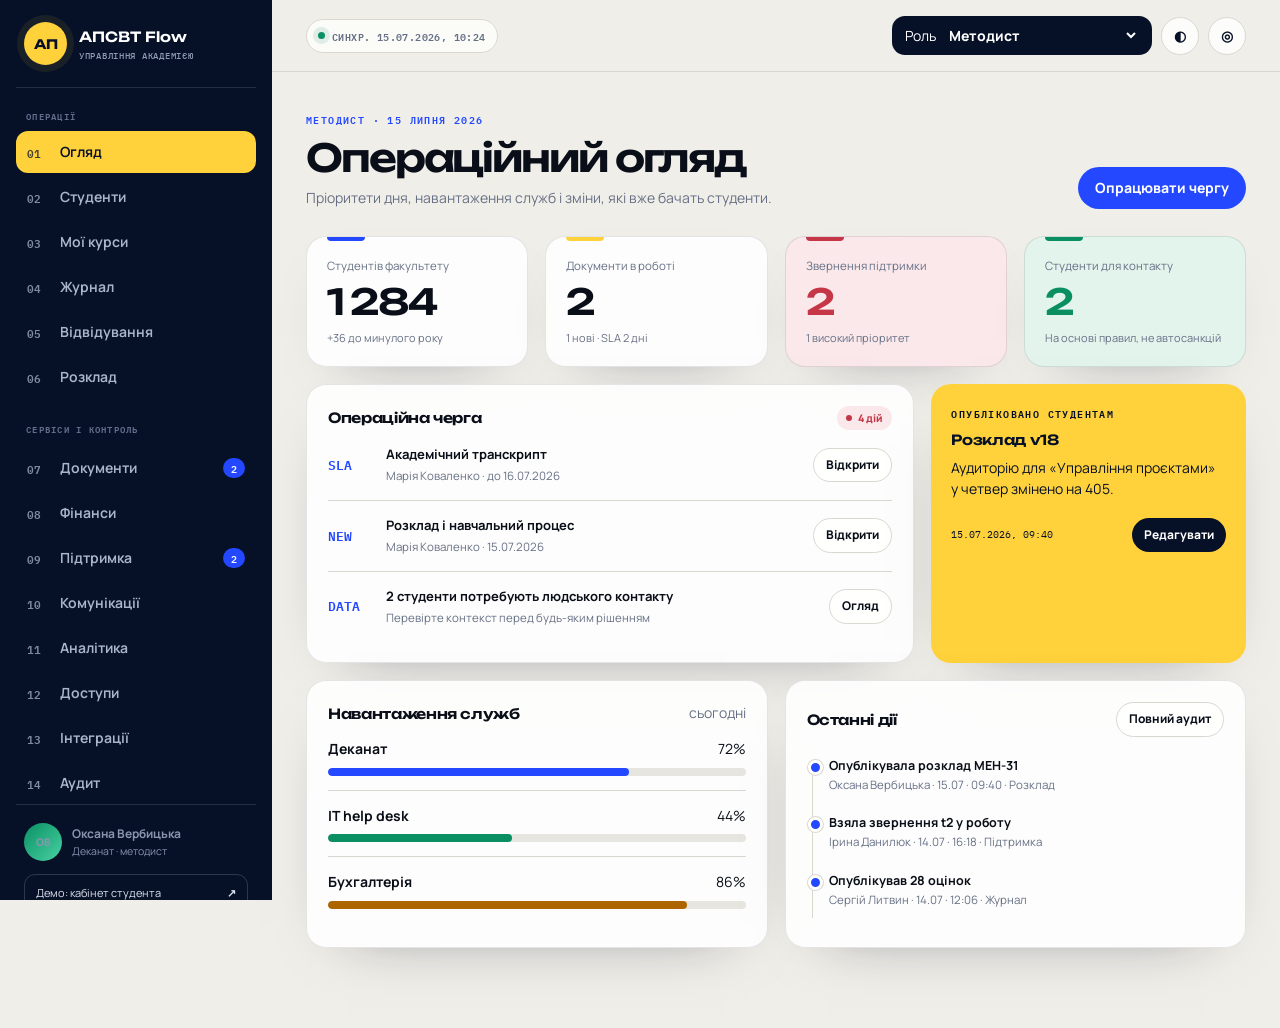
==== admin.html @ c3a9bac5 "Initial commit" ====
<!doctype html>
<html lang="uk">
<head>
  <meta charset="utf-8"><meta name="viewport" content="width=device-width,initial-scale=1,viewport-fit=cover">
  <title>АПСВТ Flow · Управління</title><meta name="theme-color" content="#061027">
  <link rel="stylesheet" href="platform.css">
</head>
<body>
<a class="skip" href="#content">До основного вмісту</a>
<div class="loader" id="loader" aria-label="Завантаження системи"><div class="loader-orbit"><div class="loader-word">АП<span>СВТ</span><i>flow</i></div><div class="loader-meta"><span>operations system</span><span id="loadNum">00</span></div></div><i class="loader-progress"></i></div>
<div class="app">
  <aside class="rail">
    <a class="brand" href="#/"><span class="brand-mark">АП</span><span><b>АПСВТ Flow</b><small>управління академією</small></span></a>
    <div class="nav-group">Операції</div>
    <nav class="nav" aria-label="Навігація адміністрації">
      <a href="#/" data-route="/" data-roles="all"><span class="nav-icon">01</span>Огляд</a>
      <a href="#/students" data-route="/students" data-roles="Методист,Викладач,Координатор підтримки,Адміністратор"><span class="nav-icon">02</span>Студенти</a>
      <a href="#/courses" data-route="/courses" data-roles="Викладач,Методист,Адміністратор"><span class="nav-icon">03</span>Мої курси</a>
      <a href="#/gradebook" data-route="/gradebook" data-roles="Викладач,Методист,Адміністратор"><span class="nav-icon">04</span>Журнал</a>
      <a href="#/attendance" data-route="/attendance" data-roles="Викладач,Методист,Адміністратор"><span class="nav-icon">05</span>Відвідування</a>
      <a href="#/schedule" data-route="/schedule" data-roles="Викладач,Методист,Адміністратор"><span class="nav-icon">06</span>Розклад</a>
      <div class="nav-group">Сервіси і контроль</div>
      <a href="#/documents" data-route="/documents" data-roles="Методист,Адміністратор"><span class="nav-icon">07</span>Документи<span class="nav-count" id="docCount">2</span></a>
      <a href="#/finance" data-route="/finance" data-roles="Фінанси,Адміністратор"><span class="nav-icon">08</span>Фінанси</a>
      <a href="#/support" data-route="/support" data-roles="Координатор підтримки,Методист,Фінанси,Адміністратор"><span class="nav-icon">09</span>Підтримка<span class="nav-count" id="ticketCount">2</span></a>
      <a href="#/communications" data-route="/communications" data-roles="Координатор підтримки,Методист,Адміністратор"><span class="nav-icon">10</span>Комунікації</a>
      <a href="#/insights" data-route="/insights" data-roles="Координатор підтримки,Методист,Адміністратор"><span class="nav-icon">11</span>Аналітика</a>
      <a href="#/access" data-route="/access" data-roles="Адміністратор"><span class="nav-icon">12</span>Доступи</a>
      <a href="#/integrations" data-route="/integrations" data-roles="Адміністратор"><span class="nav-icon">13</span>Інтеграції</a>
      <a href="#/audit" data-route="/audit" data-roles="Методист,Адміністратор"><span class="nav-icon">14</span>Аудит</a>
    </nav>
    <div class="rail-foot"><div class="identity"><span class="avatar" id="staffAvatar" style="background:linear-gradient(135deg,#0a8f63,#48d2a4)">ОВ</span><span><b id="staffName">Оксана Вербицька</b><span id="staffMeta">Деканат · методист</span></span></div><a class="switch-link" href="student.html"><span>Демо: кабінет студента</span><b>↗</b></a></div>
  </aside>
  <section class="workspace">
    <header class="topbar"><span class="mobile-brand">АПСВТ Flow</span><div class="sync"><i></i><span id="syncText">Синхронізовано</span></div><div class="top-actions"><label class="rolebar"><span>Роль</span><select id="roleSelect"><option>Методист</option><option>Викладач</option><option>Фінанси</option><option>Координатор підтримки</option><option>Адміністратор</option></select></label><button class="icon-button" data-act="contrast" title="Висока контрастність">◐</button><button class="icon-button" data-go="/audit" title="Журнал аудиту">◎</button></div></header>
    <main class="main" id="content"><div class="wrap" id="view"></div></main>
  </section>
</div>
<div class="modal-back" id="modalBack"><section class="modal" id="modal" role="dialog" aria-modal="true"></section></div><div class="toast" id="toast" role="status"></div>
<script src="platform-sync.js"></script>
<script>
const $=s=>document.querySelector(s),view=$('#view');let route='/',role='Методист';try{role=sessionStorage.getItem('apsvt_staff_role')||role}catch(e){}
const esc=s=>String(s).replace(/[&<>"']/g,c=>({'&':'&amp;','<':'&lt;','>':'&gt;','"':'&quot;',"'":'&#39;'}[c]));
const roleProfiles={
 'Методист':{name:'Оксана Вербицька',meta:'Деканат · методист',avatar:'ОВ',home:'/',routes:['/','/students','/courses','/gradebook','/attendance','/schedule','/documents','/support','/communications','/insights','/audit']},
 'Викладач':{name:'Сергій Литвин',meta:'Кафедра менеджменту · професор',avatar:'СЛ',home:'/',routes:['/','/students','/courses','/gradebook','/attendance','/schedule']},
 'Фінанси':{name:'Ірина Данилюк',meta:'Бухгалтерія · фінансовий менеджер',avatar:'ІД',home:'/',routes:['/','/finance','/support']},
 'Координатор підтримки':{name:'Наталія Кравченко',meta:'Студентські сервіси · координатор',avatar:'НК',home:'/',routes:['/','/students','/support','/communications','/insights']},
 'Адміністратор':{name:'Андрій Руденко',meta:'Цифрові системи · адміністратор',avatar:'АР',home:'/',routes:['/','/students','/courses','/gradebook','/attendance','/schedule','/documents','/finance','/support','/communications','/insights','/access','/integrations','/audit']}
};
const students=[
 {id:'st-001',name:'Марія Коваленко',group:'МЕН-31',program:'Менеджмент',year:3,gpa:88.4,ects:152,attendance:91,status:'active'},
 {id:'st-002',name:'Артем Бондаренко',group:'МЕН-31',program:'Менеджмент',year:3,gpa:74.2,ects:146,attendance:72,status:'attention'},
 {id:'st-003',name:'Дарина Шевчук',group:'МЕН-31',program:'Менеджмент',year:3,gpa:91.6,ects:152,attendance:95,status:'active'},
 {id:'st-004',name:'Ілля Ткаченко',group:'ФІН-21',program:'Фінанси',year:2,gpa:82.1,ects:92,attendance:86,status:'active'},
 {id:'st-005',name:'Софія Романюк',group:'ФІН-21',program:'Фінанси',year:2,gpa:95.3,ects:92,attendance:97,status:'active'},
 {id:'st-006',name:'Максим Гнатюк',group:'ПРА-41',program:'Право',year:4,gpa:79.8,ects:214,attendance:81,status:'active'},
 {id:'st-007',name:'Вероніка Лисенко',group:'ПРА-41',program:'Право',year:4,gpa:86.9,ects:214,attendance:88,status:'active'},
 {id:'st-008',name:'Богдан Мороз',group:'ТУР-11',program:'Туризм',year:1,gpa:71.4,ects:32,attendance:64,status:'attention'},
 {id:'st-009',name:'Анна Кравець',group:'ТУР-11',program:'Туризм',year:1,gpa:89.7,ects:34,attendance:93,status:'active'}
];
const roster=[['Марія Коваленко',86,92,89],['Артем Бондаренко',74,68,76],['Дарина Шевчук',94,96,91],['Єва Дорошенко',88,90,93],['Тарас Іваненко',79,82,75]];
const scheduleRows=[['Пн','09:00','Стратегічний менеджмент','Лекція','214'],['Пн','10:35','Стратегічний менеджмент','Практичне','214'],['Вт','09:00','Управління персоналом','Лекція','305'],['Вт','10:35','Фінансовий менеджмент','Лекція','401'],['Ср','10:35','Маркетинговий менеджмент','Лекція','214'],['Чт','12:20','Управління проєктами','Лекція','405'],['Пт','10:35','Управління проєктами','Практичне','401']];
function S(){return APSVT.get()}function toast(m){const t=$('#toast');t.textContent=m;t.classList.add('show');clearTimeout(t._t);t._t=setTimeout(()=>t.classList.remove('show'),2700)}
function modal(html){$('#modal').innerHTML=html;$('#modalBack').classList.add('open');setTimeout(()=>$('#modal input,#modal textarea,#modal select')?.focus(),30)}function closeModal(){$('#modalBack').classList.remove('open')}
function tag(st){const m={new:['Нове','blue'],progress:['У роботі','amber'],ready:['Готово','green'],closed:['Закрито','gray'],active:['Навчається','green'],attention:['Потребує уваги','red'],high:['Високий','red'],normal:['Звичайний','blue'],paid:['Сплачено','green'],pending:['Очікується','blue'],overdue:['Прострочено','red'],installment:['Розтермінування','amber'],healthy:['Працює','green'],warning:['Потребує уваги','amber'],invited:['Запрошено','blue'],blocked:['Заблоковано','red']};const x=m[st]||[st,'gray'];return `<span class="status ${x[1]}">${x[0]}</span>`}
function header(ey,title,desc,actions=''){return `<div class="page-head reveal"><div><div class="eyebrow">${ey}</div><h1>${title}</h1><p>${desc}</p></div><div class="head-actions">${actions}</div></div>`}
function dashboard(){if(role!=='Методист')return roleDashboard();const s=S(),queue=s.requests.filter(x=>['new','progress'].includes(x.status)),tickets=s.tickets.filter(x=>x.status!=='closed'),attention=students.filter(x=>x.status==='attention');view.innerHTML=header(`${role} · 15 липня 2026`,'Операційний огляд','Пріоритети дня, навантаження служб і зміни, які вже бачать студенти.',`<button class="btn btn-primary" data-go="/documents">Опрацювати чергу</button>`) + `<div class="grid grid-4"><section class="card metric reveal"><div class="metric-label">Студентів факультету</div><div class="metric-value">1 284</div><div class="metric-foot">+36 до минулого року</div></section><section class="card metric yellow reveal"><div class="metric-label">Документи в роботі</div><div class="metric-value">${queue.length}</div><div class="metric-foot">${queue.filter(x=>x.status==='new').length} нові · SLA 2 дні</div></section><section class="card metric red reveal"><div class="metric-label">Звернення підтримки</div><div class="metric-value">${tickets.length}</div><div class="metric-foot">${tickets.filter(x=>x.priority==='high').length} високий пріоритет</div></section><section class="card metric green reveal"><div class="metric-label">Студенти для контакту</div><div class="metric-value">${attention.length}</div><div class="metric-foot">На основі правил, не автосанкцій</div></section></div>
<div class="grid split" style="margin-top:17px"><section class="card pad reveal"><div class="row"><h2>Операційна черга</h2><span class="status red">${queue.length+tickets.length} дій</span></div><div class="priority"><b class="priority-time">SLA</b><div><b>${queue[0]?esc(queue[0].type):'Черга документів порожня'}</b><span>${queue[0]?esc(queue[0].student)+' · до '+queue[0].due:'Немає дій'}</span></div><button class="btn btn-ghost btn-sm" data-go="/documents">Відкрити</button></div><div class="priority"><b class="priority-time">NEW</b><div><b>${tickets[0]?esc(tickets[0].topic):'Немає звернень'}</b><span>${tickets[0]?esc(tickets[0].student)+' · '+tickets[0].date:'Черга порожня'}</span></div><button class="btn btn-ghost btn-sm" data-go="/support">Відкрити</button></div><div class="priority"><b class="priority-time">DATA</b><div><b>2 студенти потребують людського контакту</b><span>Перевірте контекст перед будь-яким рішенням</span></div><button class="btn btn-ghost btn-sm" data-go="/insights">Огляд</button></div></section><section class="card notice reveal"><div class="eyebrow">Опубліковано студентам</div><h2>Розклад ${s.schedule.version}</h2><p style="margin-top:9px">${esc(s.schedule.note)}</p><div class="row" style="margin-top:18px"><span class="mono" style="font-size:10px">${s.schedule.publishedAt}</span><button class="btn btn-dark btn-sm" data-go="/schedule">Редагувати</button></div></section></div>
<div class="grid grid-2" style="margin-top:17px"><section class="card pad reveal"><div class="row"><h2>Навантаження служб</h2><span class="muted">сьогодні</span></div><ul class="list"><li><div class="row"><b>Деканат</b><span>72%</span></div><div class="progress" style="margin-top:8px"><i style="width:72%"></i></div></li><li><div class="row"><b>IT help desk</b><span>44%</span></div><div class="progress" style="margin-top:8px"><i style="width:44%;background:var(--green)"></i></div></li><li><div class="row"><b>Бухгалтерія</b><span>86%</span></div><div class="progress" style="margin-top:8px"><i style="width:86%;background:var(--amber)"></i></div></li></ul></section><section class="card pad reveal"><div class="row"><h2>Останні дії</h2><button class="btn btn-ghost btn-sm" data-go="/audit">Повний аудит</button></div><div class="timeline" style="margin-top:17px">${s.audit.slice(0,3).map(a=>`<div class="event"><b>${esc(a.action)}</b><p>${esc(a.actor)} · ${a.time} · ${a.area}</p></div>`).join('')}</div></section></div>`}
function roleDashboard(){
 const s=S(),openTickets=s.tickets.filter(x=>x.status!=='closed').length,overdue=s.payments.filter(x=>x.status==='overdue'),warn=s.integrations.filter(x=>x.status!=='healthy').length;
 const configs={
  'Викладач':{title:'Викладацький простір',desc:'Мої курси, заняття, оцінювання і групи — без адміністративного шуму.',primary:['Відкрити журнал','/gradebook'],metrics:[['Мої курси','3','2 активні цього тижня',''],['Студентів у групах','86','5 навчальних груп','yellow'],['Неперевірені роботи','28','7 з високим пріоритетом','red'],['Середнє відвідування','87%','+3 п.п. за місяць','green']],tasks:[['09:00','Відмітити МЕН-31','Управління проєктами · практичне','/attendance'],['TODAY','Опублікувати модуль 2','Фінансовий менеджмент · 28 оцінок','/gradebook'],['24 JUL','Підготувати нове завдання','Стратегічний менеджмент','/courses']],side:'Мої найближчі заняття',items:['Ср · 12:20 · Управління проєктами','Чт · 09:00 · Стратегічний менеджмент','Пт · 10:35 · Управління проєктами']},
  'Фінанси':{title:'Фінансовий центр',desc:'Платежі, зіставлення виписок, розтермінування і фінансові звернення студентів.',primary:['Відкрити платежі','/finance'],metrics:[['Очікується до 25.08','77 000 грн','3 контракти в демо',''],['Прострочено',overdue.reduce((a,x)=>a+x.amount,0).toLocaleString('uk-UA')+' грн',overdue.length+' договір','red'],['Не зіставлено','3','операції з виписки','yellow'],['Розтермінування','7','2 потребують рішення','green']],tasks:[['BANK','Зіставити 3 операції','Банківська виписка · імпорт 08:00','/finance'],['SLA','Відповісти Богдану Морозу','Запит на розтермінування','/support'],['25 AUG','Підготувати нагадування','Контракти осіннього семестру','/finance']],side:'Платіжний цикл',items:['08:00 · Імпорт банківської виписки','12:00 · Звірка договорів','17:30 · Дайджест боржникам']},
  'Координатор підтримки':{title:'Центр студентської підтримки',desc:'Єдина черга звернень, маршрутизація між службами та контроль строків відповіді.',primary:['Розібрати звернення','/support'],metrics:[['Відкриті звернення',String(openTickets),'у всіх службах',''],['У межах SLA','93%','ціль · 90%','green'],['Без відповідального',String(s.tickets.filter(x=>x.owner==='Не призначено').length),'потребують маршрутизації','red'],['Середня відповідь','3,4 год','−28 хв за тиждень','yellow']],tasks:[['NEW','Призначити нові звернення','Черга без відповідального','/support'],['CARE','Перевірити складні кейси','Людська перевірка контексту','/insights'],['COMMS','Оновити довідку студентам','Часті питання цього тижня','/communications']],side:'Стан служб',items:['Деканат · навантаження 72%','IT help desk · навантаження 44%','Психолог · 3 вільні слоти']},
  'Адміністратор':{title:'Системне управління',desc:'Доступи, інтеграції, безпека, аудит і здоровʼя цифрових сервісів Академії.',primary:['Перевірити інтеграції','/integrations'],metrics:[['Активні акаунти','1 462','1 284 студентів · 178 працівників',''],['MFA увімкнено','86%','ціль · 95%','green'],['Системні попередження',String(warn),'банківська інтеграція','yellow'],['Невдалі входи','12','за останні 24 години','red']],tasks:[['WARN','Перевірити банківський конектор','3 операції не зіставлено','/integrations'],['ACCESS','Погодити 2 запити доступу','Тимчасові ролі кафедр','/access'],['AUDIT','Переглянути критичні дії','Оцінки та права за 24 години','/audit']],side:'Здоровʼя систем',items:s.integrations.map(x=>`${x.name} · ${x.status==='healthy'?'працює':'увага'}`)}
 };
 const c=configs[role]||configs['Викладач'];
 view.innerHTML=header(`${role} · персоналізований доступ`,c.title,c.desc,`<button class="btn btn-primary" data-go="${c.primary[1]}">${c.primary[0]}</button>`) + `<section class="card pad reveal" style="margin-bottom:17px;border-left:5px solid var(--yellow)"><div class="row mobile-stack"><div><b>Рольовий режим увімкнено</b><p class="muted">Показані лише дані та дії, потрібні ролі «${role}». Зміна ролі також змінює доступні розділи.</p></div><span class="status green">Мінімальний доступ</span></div></section><div class="grid grid-4">${c.metrics.map(m=>`<section class="card metric ${m[3]} reveal"><div class="metric-label">${m[0]}</div><div class="metric-value">${m[1]}</div><div class="metric-foot">${m[2]}</div></section>`).join('')}</div><div class="grid split" style="margin-top:17px"><section class="card pad reveal"><div class="row"><h2>Моя черга</h2><span class="status blue">${c.tasks.length} дії</span></div>${c.tasks.map(t=>`<div class="priority"><b class="priority-time">${t[0]}</b><div><b>${t[1]}</b><span>${t[2]}</span></div><button class="btn btn-ghost btn-sm" data-go="${t[3]}">Відкрити</button></div>`).join('')}</section><aside class="card pad reveal"><h2>${c.side}</h2><ul class="list">${c.items.map(x=>`<li><div class="row"><span>${esc(x)}</span><span class="status green">OK</span></div></li>`).join('')}</ul></aside></div>`
}
function studentsView(){const scoped=role==='Викладач'?students.filter(s=>s.group==='МЕН-31'):students;const canCreate=['Методист','Адміністратор'].includes(role);const scope=role==='Викладач'?'Показані лише студенти ваших навчальних груп.':role==='Координатор підтримки'?'Академічні деталі приховані; доступний лише контекст, потрібний для підтримки.':'Пошук, академічний стан і сервісний контекст.';view.innerHTML=header('Єдиний реєстр · рольовий зріз','Студенти',scope,canCreate?`<button class="btn btn-primary" data-act="newStudent">Додати студента</button>`:'') + `<div class="tabs"><button class="chip active" data-filter="all">Доступні · ${scoped.length}</button><button class="chip" data-filter="attention">Потребують контакту · ${scoped.filter(x=>x.status==='attention').length}</button><div class="search"><input class="input" id="studentSearch" placeholder="Пошук за ПІБ, групою або програмою"></div></div><section class="card reveal"><div class="table-wrap"><table><thead><tr><th>Студент</th><th>Програма</th>${role==='Координатор підтримки'?'':'<th class="num">Бал</th><th class="num">ЄКТС</th>'}<th class="num">Відвідування</th><th>Статус</th><th></th></tr></thead><tbody id="studentRows">${studentRows(scoped)}</tbody></table></div></section>`;setTimeout(()=>{$('#studentSearch').oninput=()=>{const q=$('#studentSearch').value.toLowerCase();$('#studentRows').innerHTML=studentRows(scoped.filter(s=>(s.name+s.group+s.program).toLowerCase().includes(q)))};document.querySelectorAll('[data-filter]').forEach(b=>b.onclick=()=>{document.querySelectorAll('[data-filter]').forEach(x=>x.classList.toggle('active',x===b));$('#studentRows').innerHTML=studentRows(b.dataset.filter==='attention'?scoped.filter(x=>x.status==='attention'):scoped)})},0)}
function studentRows(rows){return rows.map(s=>`<tr><td><b>${esc(s.name)}</b><div class="table-sub">${s.group} · ${s.year} курс</div></td><td>${esc(s.program)}</td>${role==='Координатор підтримки'?'':`<td class="num"><b>${s.gpa}</b></td><td class="num">${s.ects}</td>`}<td class="num">${s.attendance}%</td><td>${tag(s.status)}</td><td><button class="btn btn-ghost btn-sm" data-student="${s.id}">${role==='Координатор підтримки'?'Контекст':'Профіль'}</button></td></tr>`).join('')}
function coursesView(){const teacher=role==='Викладач';view.innerHTML=header(teacher?'Мої дисципліни · 2025/26':'Каталог і навчальні простори',teacher?'Мої курси':'Курси та матеріали',teacher?'Керуйте матеріалами, завданнями, групами та публікаціями у студентський простір.':'Перевіряйте готовність курсів і призначення викладачів.',teacher?`<button class="btn btn-primary" data-act="newAssignment">Нове завдання</button>`:'') + `<div class="grid grid-3">${[
 ['Управління проєктами','МЕН-31 · 28 студентів','82%','Сьогодні · 12:20'],['Стратегічний менеджмент','МЕН-31, МАР-31 · 56 студентів','91%','Четвер · 09:00'],['Антикризовий менеджмент','Семестр 7 · чернетка','64%','Початок 01.09']
 ].map((c,i)=>`<section class="card pad reveal"><div class="row"><span class="status ${i===2?'amber':'green'}">${i===2?'Підготовка':'Активний'}</span><span class="mono muted" style="font-size:9px">0${i+1}</span></div><h2 style="font-size:18px;margin-top:18px">${c[0]}</h2><p class="muted">${c[1]}</p><div class="progress" style="margin:18px 0 8px"><i style="width:${c[2]}"></i></div><div class="row"><span class="muted">Готовність ${c[2]}</span><b style="font-size:11px">${c[3]}</b></div><div class="row" style="margin-top:18px"><button class="btn btn-ghost btn-sm" data-go="/gradebook">Журнал</button><button class="btn btn-ghost btn-sm" data-act="courseMaterials">Матеріали</button></div></section>`).join('')}</div><div class="grid grid-2" style="margin-top:17px"><section class="card pad reveal"><div class="row"><h2>Найближчі дедлайни</h2><span class="status blue">3 активні</span></div><ul class="list">${S().tasks.map(t=>`<li><div class="row"><div><b>${esc(t.title)}</b><p class="muted">${esc(t.course)} · ${t.due}</p></div><button class="btn btn-ghost btn-sm" data-act="editAssignment">Змінити</button></div></li>`).join('')}</ul></section><section class="card pad reveal"><h2>Якість курсу</h2><ul class="list"><li><div class="row"><span>Матеріали доступні</span><b>12 / 12</b></div></li><li><div class="row"><span>Дедлайни в календарі</span><b>8 / 8</b></div></li><li><div class="row"><span>Альтернативний текст</span><b style="color:var(--amber)">9 / 12</b></div></li><li><div class="row"><span>Зворотний звʼязок &lt; 7 днів</span><b style="color:var(--green)">94%</b></div></li></ul></section></div>`}
function gradebook(){const s=S();view.innerHTML=header('МЕН-31 · семестр 6','Електронний журнал','Чернетки оцінок, перевірка діапазонів і контрольоване оприлюднення студентам.',`<button class="btn btn-primary" data-act="publishGrades">Опублікувати зміни</button>`) + `<div class="tabs"><button class="chip active">Фінансовий менеджмент</button><button class="chip">Управління проєктами</button><button class="chip">Маркетинговий менеджмент</button></div><div class="grid split"><section class="card reveal"><div class="card-head"><h2>Оцінювання групи</h2><span class="status amber">Чернетка</span></div><div class="table-wrap"><table><thead><tr><th>Студент</th><th class="num">Модуль 1</th><th class="num">Модуль 2</th><th class="num">Кейс</th><th class="num">Поточний</th></tr></thead><tbody>${roster.map(r=>`<tr><td class="table-title">${r[0]}</td>${r.slice(1).map((x,i)=>`<td class="num"><input class="input grade-input" aria-label="Оцінка" value="${x}" type="number" min="0" max="100" style="width:72px;min-height:36px;padding:6px 9px"></td>`).join('')}<td class="num"><b>${Math.round((r[1]+r[2]+r[3])/3)}</b></td></tr>`).join('')}</tbody></table></div></section><aside class="grid"><section class="card pad reveal"><h2>Контроль перед публікацією</h2><ul class="list"><li><div class="row"><span>Заповнено</span><b>15 / 15</b></div></li><li><div class="row"><span>Поза діапазоном</span><b style="color:var(--green)">0</b></div></li><li><div class="row"><span>Зміни після дедлайну</span><b>0</b></div></li></ul></section><section class="card pad reveal"><div class="eyebrow">Що побачить студент</div><p class="muted">Новий результат з назвою роботи, балом і датою публікації. Історія змін зберігається в аудиті.</p></section></aside></div><section class="card reveal" style="margin-top:17px"><div class="card-head"><h2>Останні опубліковані результати</h2></div><div class="table-wrap"><table><thead><tr><th>Дисципліна</th><th>Робота</th><th class="num">Бал Марії</th><th>Дата</th></tr></thead><tbody>${s.grades.map(g=>`<tr><td class="table-title">${esc(g.course)}</td><td>${esc(g.kind)}</td><td class="num"><b>${g.score}</b></td><td>${g.publishedAt}</td></tr>`).join('')}</tbody></table></div></section>`}
function attendance(){const s=S();view.innerHTML=header('МЕН-31 · Управління проєктами','Відвідування','Швидка відмітка групи, пояснення пропусків і агрегований сигнал для своєчасної підтримки.',`<button class="btn btn-primary" data-act="saveAttendance">Зберегти заняття</button>`) + `<div class="grid split"><section class="card reveal"><div class="card-head"><h2>15 липня · практичне</h2><span class="status amber">Не збережено</span></div><div class="table-wrap"><table><thead><tr><th>Студент</th><th>Статус</th><th>Коментар</th></tr></thead><tbody>${roster.map((r,i)=>`<tr><td class="table-title">${r[0]}</td><td><select class="input" style="min-height:36px;padding:6px 9px"><option>Присутній</option><option ${i===1?'selected':''}>Відсутній</option><option>Запізнення</option><option>Поважна причина</option></select></td><td><input class="input" style="min-height:36px;padding:6px 9px" placeholder="Необовʼязково"></td></tr>`).join('')}</tbody></table></div></section><aside class="card pad reveal"><h2>Група за семестр</h2><ul class="list">${s.attendance.map(a=>`<li><div class="row"><b>${esc(a.course)}</b><span class="mono">${Math.round(a.attended/a.total*100)}%</span></div><div class="progress" style="margin-top:8px"><i style="width:${Math.round(a.attended/a.total*100)}%;background:${a.attended/a.total<.8?'var(--amber)':'var(--green)'}"></i></div></li>`).join('')}</ul><p class="muted" style="margin-top:14px">Поріг 75% — лише сигнал для перевірки контексту, а не автоматичне рішення.</p></aside></div>`}
function scheduleAdmin(){const s=S();view.innerHTML=header('МЕН-31 · 2025/26','Редактор розкладу','Зміни зберігаються як чернетка; студенти бачать їх лише після контрольованої публікації.',`<button class="btn btn-ghost" data-act="validateSchedule">Перевірити конфлікти</button><button class="btn btn-primary" data-act="publishSchedule">Опублікувати</button>`) + `<section class="card reveal"><div class="card-head"><h2>Версія ${s.schedule.version}</h2><span class="status green">Опубліковано ${s.schedule.publishedAt}</span></div><div class="table-wrap"><table><thead><tr><th>День</th><th>Час</th><th>Дисципліна</th><th>Тип</th><th>Аудиторія</th><th></th></tr></thead><tbody>${scheduleRows.map((r,i)=>`<tr><td><b>${r[0]}</b></td><td>${r[1]}</td><td class="table-title">${r[2]}</td><td>${r[3]}</td><td><input class="input room" value="${r[4]}" style="width:90px;min-height:36px;padding:6px 9px"></td><td><button class="btn btn-ghost btn-sm" data-act="editSlot">Змінити</button></td></tr>`).join('')}</tbody></table></div></section><section class="card pad reveal" style="margin-top:17px"><div class="field"><label>Повідомлення про зміну для студентів</label><textarea class="input" id="scheduleNote" rows="3">${esc(s.schedule.note)}</textarea><small>Цей текст зʼявиться у кабінеті студента разом із новою версією.</small></div></section>`}
function documents(){const req=S().requests;view.innerHTML=header('Документообіг · SLA 2 дні','Запити студентів','Призначення відповідального, прозорий строк і синхронний статус у студентському кабінеті.',`<button class="btn btn-ghost" data-act="exportQueue">Експорт черги</button>`) + `<div class="kanban reveal">${[['new','Нові'],['progress','У роботі'],['ready','Готові']].map(([st,label])=>`<section class="lane"><div class="lane-head"><span>${label}</span><span class="status ${st==='new'?'blue':st==='progress'?'amber':'green'}">${req.filter(x=>x.status===st).length}</span></div>${req.filter(x=>x.status===st).map(r=>`<article class="ticket"><span class="status ${st==='new'?'blue':st==='progress'?'amber':'green'}">${esc(r.type)}</span><b style="display:block;margin-top:10px">${esc(r.student)}</b><small>${r.group} · ${esc(r.detail)}</small><small>Подано ${r.date} · строк ${r.due}</small><div class="row"><span class="muted" style="font-size:10.5px">${esc(r.owner)}</span>${st!=='ready'?`<button class="btn btn-primary btn-sm" data-advance-request="${r.id}">${st==='new'?'Взяти':'Готово'}</button>`:`<button class="btn btn-ghost btn-sm" data-act="download">PDF</button>`}</div></article>`).join('')||`<div class="empty-state"><b>Черга порожня</b><p class="muted">Нові картки зʼявляться автоматично.</p></div>`}</section>`).join('')}</div>`}
function supportAdmin(){const all=S().tickets,tickets=role==='Фінанси'?all.filter(t=>t.topic.includes('Фінанс')):all;const scope=role==='Фінанси'?'Показані лише фінансові звернення; чутливі звернення інших служб недоступні.':'Маршрутизація звернень між деканатом, IT, фінансами, психологом і координатором доступності.';view.innerHTML=header(role==='Фінанси'?'Фінансові звернення':'Єдине сервісне вікно','Підтримка студентів',scope,role==='Фінанси'?'':`<button class="btn btn-ghost" data-act="supportRules">Правила маршрутизації</button>`) + `<div class="kanban reveal">${[['new','Нерозібрані'],['progress','У роботі'],['closed','Закриті']].map(([st,label])=>`<section class="lane"><div class="lane-head"><span>${label}</span><span>${tickets.filter(x=>x.status===st).length}</span></div>${tickets.filter(x=>x.status===st).map(t=>`<article class="ticket"><div class="row"><span class="status ${t.priority==='high'?'red':'blue'}">${t.priority==='high'?'Високий':'Звичайний'}</span><span class="mono muted" style="font-size:9px">${t.date}</span></div><b style="display:block;margin-top:10px">${esc(t.topic)}</b><small>${esc(t.student)} · ${t.group}</small><p style="margin-top:8px;font-size:12px">${esc(t.message)}</p><div class="row"><span class="muted" style="font-size:10.5px">${esc(t.owner)}</span>${st!=='closed'?`<button class="btn btn-primary btn-sm" data-advance-ticket="${t.id}">${st==='new'?'Призначити':'Закрити'}</button>`:`<span class="status green">Закрито</span>`}</div></article>`).join('')||`<div class="empty-state"><b>Немає звернень</b></div>`}</section>`).join('')}</div>`}
function communications(){const notes=S().announcements;view.innerHTML=header('Повідомлення без дублювання','Комунікації','Створюйте цільові оголошення для кабінету студента; чернетки не публікуються випадково.',`<button class="btn btn-primary" data-act="newAnnouncement">Нове оголошення</button>`) + `<div class="grid split"><section class="card pad reveal"><div class="row"><h2>Опубліковано</h2><span class="status green">${notes.filter(n=>n.published).length} активні</span></div><ul class="list">${notes.map(n=>`<li><div class="row"><span class="status ${n.tag==='Важливо'?'red':'blue'}">${esc(n.tag)}</span><span class="mono muted" style="font-size:9px">${n.date}</span></div><b style="display:block;margin-top:9px">${esc(n.title)}</b><p class="muted">${esc(n.body)}</p><div class="row" style="margin-top:10px"><span>${n.published?tag('ready'):tag('new')}</span><button class="btn btn-ghost btn-sm" data-toggle-news="${n.id}">${n.published?'Зняти':'Опублікувати'}</button></div></li>`).join('')}</ul></section><aside class="grid"><section class="card pad reveal"><div class="eyebrow">Охоплення за 7 днів</div><div class="metric-value">82%</div><p class="muted">1 053 зі 1 284 студентів прочитали важливі повідомлення.</p></section><section class="card pad reveal"><h2>Канали</h2><ul class="list"><li><div class="row"><span>Кабінет студента</span><span class="status green">Активний</span></div></li><li><div class="row"><span>Email-дайджест</span><span class="status green">Щодня 18:00</span></div></li><li><div class="row"><span>Критичні SMS</span><span class="status gray">Лише надзвичайні</span></div></li></ul></section></aside></div>`}
function insights(){const attention=students.filter(x=>x.status==='attention');view.innerHTML=header('Підтримка рішень, не автоматичні рішення','Аналітика навчального досвіду','Агреговані показники допомагають побачити проблеми раніше. Індивідуальні кейси завжди перевіряє людина.',`<button class="btn btn-ghost" data-act="methodology">Методологія</button>`) + `<div class="grid grid-4"><section class="card metric reveal"><div class="metric-label">Регулярна активність</div><div class="metric-value">86%</div><div class="metric-foot">+4 п.п. за місяць</div></section><section class="card metric green reveal"><div class="metric-label">Середнє відвідування</div><div class="metric-value">88%</div><div class="metric-foot">По факультету</div></section><section class="card metric yellow reveal"><div class="metric-label">Звернення закрито в SLA</div><div class="metric-value">93%</div><div class="metric-foot">Ціль · 90%</div></section><section class="card metric red reveal"><div class="metric-label">Потребують перевірки</div><div class="metric-value">${attention.length}</div><div class="metric-foot">Немає автоматичних санкцій</div></section></div><div class="grid split" style="margin-top:17px"><section class="card pad reveal"><div class="row"><h2>Залученість за тижнями</h2><span class="muted">агреговано</span></div><div class="chart">${[68,72,70,81,84,79,86,88].map((h,i)=>`<div class="bar" style="height:${h}%"><span>W${i+1}</span></div>`).join('')}</div></section><section class="card pad reveal"><h2>Сигнали для людської перевірки</h2><ul class="list">${attention.map(s=>`<li><div class="row"><div><b>${esc(s.name)}</b><p class="muted">${s.group} · відвідування ${s.attendance}% · бал ${s.gpa}</p></div><button class="btn btn-ghost btn-sm" data-student="${s.id}">Контекст</button></div></li>`).join('')}</ul><p class="muted" style="margin-top:13px">Не використовувати для дисциплінарних рішень без перевірки даних, пояснення студента та участі уповноваженої особи.</p></section></div>`}
function audit(){const logs=S().audit;view.innerHTML=header('Прозорість і відповідальність','Журнал аудиту','Хто, коли і що змінив у розкладі, оцінках, документах та сервісних зверненнях.',`<button class="btn btn-ghost" data-act="exportAudit">Експорт CSV</button>`) + `<section class="card reveal"><div class="table-wrap"><table><thead><tr><th>Час</th><th>Користувач</th><th>Дія</th><th>Модуль</th><th>Результат</th></tr></thead><tbody>${logs.map(l=>`<tr><td class="mono">${esc(l.time)}</td><td class="table-title">${esc(l.actor)}</td><td>${esc(l.action)}</td><td><span class="status blue">${esc(l.area)}</span></td><td><span class="status green">Успішно</span></td></tr>`).join('')}</tbody></table></div></section><section class="card pad reveal" style="margin-top:17px"><div class="row mobile-stack"><div><h2>Політика зберігання</h2><p class="muted">Журнал доступний лише ролям «Адміністратор» і «Аудитор». Термін і підстави зберігання мають бути затверджені окремою політикою Академії.</p></div><button class="btn btn-ghost" data-act="policy">Відкрити політику</button></div></section>`}
function financeView(){const payments=S().payments,total=payments.filter(x=>x.status==='pending').reduce((a,x)=>a+x.amount,0),late=payments.filter(x=>x.status==='overdue').reduce((a,x)=>a+x.amount,0);view.innerHTML=header('Бухгалтерія · контрактне навчання','Платежі та договори','Зіставлення оплат, нагадування, розтермінування і синхронний фінансовий статус у кабінеті студента.',`<button class="btn btn-ghost" data-act="importBank">Імпорт виписки</button><button class="btn btn-primary" data-act="reconcile">Зіставити операції</button>`) + `<div class="grid grid-4"><section class="card metric reveal"><div class="metric-label">Очікується</div><div class="metric-value">${total.toLocaleString('uk-UA')}</div><div class="metric-foot">грн · до 25 серпня</div></section><section class="card metric red reveal"><div class="metric-label">Прострочено</div><div class="metric-value">${late.toLocaleString('uk-UA')}</div><div class="metric-foot">грн · потребує контакту</div></section><section class="card metric yellow reveal"><div class="metric-label">Не зіставлено</div><div class="metric-value">3</div><div class="metric-foot">операції з ранкового імпорту</div></section><section class="card metric green reveal"><div class="metric-label">Звірено сьогодні</div><div class="metric-value">47</div><div class="metric-foot">на суму 612 800 грн</div></section></div><section class="card reveal" style="margin-top:17px"><div class="card-head"><h2>Контракти і платежі</h2><span class="status green">Банк · імпорт 08:00</span></div><div class="table-wrap"><table><thead><tr><th>Студент</th><th>Період</th><th class="num">Сума</th><th>Строк</th><th>План</th><th>Статус</th><th></th></tr></thead><tbody>${payments.map(p=>`<tr><td><b>${esc(p.student)}</b><div class="table-sub">${p.group}</div></td><td>${esc(p.period)}</td><td class="num"><b>${p.amount.toLocaleString('uk-UA')} грн</b></td><td>${p.due}</td><td>${esc(p.plan)}</td><td>${tag(p.status)}</td><td><div class="row">${p.status!=='paid'?`<button class="btn btn-ghost btn-sm" data-remind-payment="${p.id}">Нагадати</button><button class="btn btn-primary btn-sm" data-paid-payment="${p.id}">Сплачено</button>`:`<button class="btn btn-ghost btn-sm" data-act="download">Квитанція</button>`}</div></td></tr>`).join('')}</tbody></table></div></section><section class="card pad reveal" style="margin-top:17px"><div class="row mobile-stack"><div><h2>Рішення щодо розтермінування</h2><p class="muted">Перед погодженням система показує історію договору, але фінальне рішення завжди приймає уповноважений працівник.</p></div><button class="btn btn-yellow" data-act="installment">Розглянути 2 заяви</button></div></section>`}
function accessView(){const users=[['Оксана Вербицька','Методист','Деканат','active'],['Сергій Литвин','Викладач','Каф. менеджменту','active'],['Ірина Данилюк','Фінанси','Бухгалтерія','active'],['Наталія Кравченко','Координатор підтримки','Студентські сервіси','active'],['Дмитро Савчук','Викладач','Каф. фінансів','invited'],['Олена Марченко','Методист','Архів','blocked']];view.innerHTML=header('Адміністратор · RBAC','Користувачі та доступи','Ролі визначають видимі розділи, доступні дані й дозволені дії. Тимчасові права мають строк завершення.',`<button class="btn btn-primary" data-act="inviteUser">Запросити працівника</button>`) + `<div class="grid grid-3"><section class="card metric reveal"><div class="metric-label">Працівників</div><div class="metric-value">178</div><div class="metric-foot">164 активні цього місяця</div></section><section class="card metric green reveal"><div class="metric-label">MFA</div><div class="metric-value">86%</div><div class="metric-foot">24 акаунти без другого фактора</div></section><section class="card metric yellow reveal"><div class="metric-label">Тимчасові доступи</div><div class="metric-value">7</div><div class="metric-foot">2 завершуються цього тижня</div></section></div><section class="card reveal" style="margin-top:17px"><div class="card-head"><h2>Працівники і ролі</h2><span class="status green">Принцип мінімальних привілеїв</span></div><div class="table-wrap"><table><thead><tr><th>Працівник</th><th>Підрозділ</th><th>Роль</th><th>Статус</th><th>Останній вхід</th><th></th></tr></thead><tbody>${users.map((u,i)=>`<tr><td class="table-title">${u[0]}</td><td>${u[2]}</td><td><select class="input access-role" style="min-height:36px;padding:6px 9px"><option ${u[1]==='Методист'?'selected':''}>Методист</option><option ${u[1]==='Викладач'?'selected':''}>Викладач</option><option ${u[1]==='Фінанси'?'selected':''}>Фінанси</option><option ${u[1]==='Координатор підтримки'?'selected':''}>Координатор підтримки</option><option ${u[1]==='Адміністратор'?'selected':''}>Адміністратор</option></select></td><td>${tag(u[3])}</td><td>${i<4?'Сьогодні · '+(9+i)+':2'+i:'—'}</td><td><button class="btn btn-ghost btn-sm" data-act="userAccess">Деталі</button></td></tr>`).join('')}</tbody></table></div></section><section class="card pad reveal" style="margin-top:17px"><h2>Матриця повноважень</h2><div class="table-wrap"><table><thead><tr><th>Роль</th><th>Навчальні дані</th><th>Фінанси</th><th>Підтримка</th><th>Системні права</th></tr></thead><tbody><tr><td class="table-title">Викладач</td><td>Власні курси</td><td>Немає</td><td>Немає</td><td>Немає</td></tr><tr><td class="table-title">Методист</td><td>Факультет</td><td>Статус без деталей</td><td>Деканат</td><td>Немає</td></tr><tr><td class="table-title">Фінанси</td><td>Ідентифікаційний мінімум</td><td>Повний доступ</td><td>Фінансові звернення</td><td>Немає</td></tr><tr><td class="table-title">Адміністратор</td><td>Технічна підтримка</td><td>Без змісту платежів</td><td>Метадані</td><td>Повний аудит</td></tr></tbody></table></div></section>`}
function integrationsView(){const items=S().integrations;view.innerHTML=header('Системні сервіси','Інтеграції та здоровʼя систем','Контроль обміну даними між реєстром, навчальними інструментами, поштою та фінансовими сервісами.',`<button class="btn btn-primary" data-act="syncAll">Синхронізувати все</button>`) + `<div class="grid grid-2">${items.map(x=>`<section class="card pad reveal"><div class="row"><div><div class="eyebrow">${x.id.toUpperCase()}</div><h2 style="font-size:18px">${esc(x.name)}</h2></div>${tag(x.status)}</div><ul class="list" style="margin-top:12px"><li><div class="row"><span class="muted">Остання синхронізація</span><b>${x.last}</b></div></li><li><div class="row"><span class="muted">Обсяг</span><b>${esc(x.records)}</b></div></li><li><div class="row"><span class="muted">Режим</span><b>${x.id==='bank'?'За розкладом':'Подієвий'}</b></div></li></ul><div class="row" style="margin-top:15px"><button class="btn btn-ghost btn-sm" data-sync-one="${x.id}">Синхронізувати</button><button class="btn btn-ghost btn-sm" data-act="integrationLog">Журнал</button></div></section>`).join('')}</div><section class="card pad reveal" style="margin-top:17px;border-left:5px solid var(--yellow)"><div class="row mobile-stack"><div><h2>Банківська виписка: 3 операції потребують зіставлення</h2><p class="muted">Інтеграція працює, але платежі не знайдені за призначенням. Дані не будуть автоматично зараховані без перевірки.</p></div><button class="btn btn-yellow" data-go="/finance">Перевірити</button></div></section>`}
const routes={'/':dashboard,'/students':studentsView,'/courses':coursesView,'/gradebook':gradebook,'/attendance':attendance,'/schedule':scheduleAdmin,'/documents':documents,'/finance':financeView,'/support':supportAdmin,'/communications':communications,'/insights':insights,'/access':accessView,'/integrations':integrationsView,'/audit':audit};
function allowed(p){return roleProfiles[role].routes.includes(p)}
function applyRoleUI(){const p=roleProfiles[role];document.querySelectorAll('.nav a[data-route]').forEach(a=>{a.hidden=a.dataset.roles!=='all'&&!a.dataset.roles.split(',').includes(role)});$('#staffName').textContent=p.name;$('#staffMeta').textContent=p.meta;$('#staffAvatar').textContent=p.avatar;$('#roleSelect').value=role}
function go(p){if($('#modalBack').classList.contains('open'))closeModal();const target=routes[p]?p:'/';if(!allowed(target)){toast(`Розділ недоступний для ролі «${role}»`);route=roleProfiles[role].home}else route=target;applyRoleUI();routes[route]();document.querySelectorAll('[data-route]').forEach(a=>a.classList.toggle('active',a.dataset.route===route));const s=S();$('#syncText').textContent='Синхр. '+s.updatedAt.split(' · ').pop();$('#docCount').textContent=s.requests.filter(x=>['new','progress'].includes(x.status)).length;$('#ticketCount').textContent=s.tickets.filter(x=>x.status!=='closed').length;scrollTo({top:0,behavior:'instant'})}
document.addEventListener('click',e=>{const link=e.target.closest('a[href^="#/"]');if(link){e.preventDefault();go(link.getAttribute('href').slice(1)||'/');return}const g=e.target.closest('[data-go]');if(g){go(g.dataset.go);return}const r=e.target.closest('[data-advance-request]');if(r){advanceRequest(r.dataset.advanceRequest);return}const t=e.target.closest('[data-advance-ticket]');if(t){advanceTicket(t.dataset.advanceTicket);return}const n=e.target.closest('[data-toggle-news]');if(n){toggleNews(n.dataset.toggleNews);return}const st=e.target.closest('[data-student]');if(st){studentModal(st.dataset.student);return}const paid=e.target.closest('[data-paid-payment]');if(paid){markPayment(paid.dataset.paidPayment);return}const remind=e.target.closest('[data-remind-payment]');if(remind){remindPayment(remind.dataset.remindPayment);return}const sync=e.target.closest('[data-sync-one]');if(sync){syncIntegration(sync.dataset.syncOne);return}const a=e.target.closest('[data-act]');if(!a)return;const act=a.dataset.act;if(act==='contrast'){document.body.classList.toggle('high-contrast');toast('Контрастність змінено')}else if(act==='publishSchedule')publishSchedule();else if(act==='publishGrades')publishGrades();else if(act==='saveAttendance')saveAttendance();else if(act==='newAnnouncement')announcementModal();else if(act==='newAssignment')assignmentModal();else if(act==='inviteUser')inviteUserModal();else if(act==='syncAll')syncAll();else if(act==='newStudent')toast('Форму вступного запису відкрито · демо-дія');else if(act==='validateSchedule')toast('Перевірено: конфліктів аудиторій і викладачів немає');else if(act==='reconcile')toast('3 операції відкрито для ручного зіставлення');else if(act==='installment')toast('Відкрито 2 заяви на розтермінування');else if(act==='importBank')toast('Виписку імпортовано: 47 збігів, 3 на перевірку');else if(['exportQueue','exportAudit','download'].includes(act))toast('Експорт підготовлено · демо-дія');else if(['supportRules','methodology','policy','editSlot','courseMaterials','editAssignment','userAccess','integrationLog'].includes(act))toast('Інструмент відкрито · демо-дія')});
function advanceRequest(id){APSVT.update(s=>{const r=s.requests.find(x=>x.id===id);if(!r)return;if(r.status==='new'){r.status='progress';r.owner=roleProfiles[role].name}else r.status='ready';APSVT.addAudit(`${r.status==='ready'?'Завершив(ла)':'Взяв(ла) в роботу'} запит ${id}`,'Документи',roleProfiles[role].name)},'admin-request');toast('Статус синхронізовано з кабінетом студента');go('/documents')}
function advanceTicket(id){APSVT.update(s=>{const t=s.tickets.find(x=>x.id===id);if(!t)return;if(t.status==='new'){t.status='progress';t.owner=roleProfiles[role].name}else t.status='closed';APSVT.addAudit(`${t.status==='closed'?'Закрив(ла)':'Призначив(ла)'} звернення ${id}`,'Підтримка',roleProfiles[role].name)},'admin-ticket');toast('Звернення оновлено, студент отримає сповіщення');go('/support')}
function toggleNews(id){APSVT.update(s=>{const n=s.announcements.find(x=>x.id===id);n.published=!n.published;APSVT.addAudit(`${n.published?'Опубліковано':'Знято'} оголошення «${n.title}»`,'Комунікації',roleProfiles[role].name)},'admin-news');toast('Стрічку студентів оновлено');go('/communications')}
function publishSchedule(){const note=$('#scheduleNote').value.trim();APSVT.update(s=>{const num=parseInt(s.schedule.version.replace(/\D/g,''))||18;s.schedule.version='v'+(num+1);s.schedule.publishedAt=APSVT.stamp();s.schedule.note=note||'Розклад оновлено.';APSVT.addAudit(`Опубліковано розклад МЕН-31 ${s.schedule.version}`,'Розклад',roleProfiles[role].name)},'admin-schedule');toast('Нову версію розкладу опубліковано студентам');go('/schedule')}
function publishGrades(){APSVT.update(s=>{const score=Number(document.querySelector('.grade-input')?.value)||86;s.grades.unshift({course:'Фінансовий менеджмент',kind:'Оновлення журналу',score,publishedAt:new Date().toLocaleDateString('uk-UA')});s.grades=s.grades.slice(0,8);APSVT.addAudit('Опубліковано оцінки групи МЕН-31','Журнал',roleProfiles[role].name)},'admin-grades');toast('Оцінки опубліковано і видно студентам');go('/gradebook')}
function saveAttendance(){APSVT.update(s=>{const a=s.attendance.find(x=>x.course==='Управління проєктами');if(a){a.attended+=1;a.total+=1}else s.attendance.push({course:'Управління проєктами',attended:1,total:1});APSVT.addAudit('Збережено відвідування МЕН-31 за 15.07','Відвідування',roleProfiles[role].name)},'admin-attendance');toast('Відвідування збережено та синхронізовано');go('/attendance')}
function markPayment(id){APSVT.update(s=>{const p=s.payments.find(x=>x.id===id);if(!p)return;p.status='paid';p.plan='Сплачено '+new Date().toLocaleDateString('uk-UA');APSVT.addAudit(`Підтвердила платіж ${p.student} · ${p.amount.toLocaleString('uk-UA')} грн`,'Фінанси',roleProfiles[role].name)},'finance-payment');toast('Платіж підтверджено і синхронізовано зі студентським кабінетом');go('/finance')}
function remindPayment(id){const p=S().payments.find(x=>x.id===id);toast(`Нагадування для ${p.student} поставлено у вечірній дайджест`)}
function syncIntegration(id){APSVT.update(s=>{const x=s.integrations.find(x=>x.id===id);if(!x)return;x.last=APSVT.stamp();if(id!=='bank')x.status='healthy';APSVT.addAudit(`Запустив синхронізацію «${x.name}»`,'Інтеграції',roleProfiles[role].name)},'integration-sync');toast('Синхронізацію завершено');go('/integrations')}
function syncAll(){APSVT.update(s=>{s.integrations.forEach(x=>x.last=APSVT.stamp());APSVT.addAudit('Запустив синхронізацію всіх інтеграцій','Інтеграції',roleProfiles[role].name)},'integration-sync-all');toast('Усі інтеграції синхронізовано');go('/integrations')}
function assignmentModal(){modal(`<h2>Нове завдання студентам</h2><div class="field"><label>Дисципліна</label><select class="input" id="asCourse"><option>Управління проєктами</option><option>Стратегічний менеджмент</option><option>Фінансовий менеджмент</option></select></div><div class="field"><label>Назва</label><input class="input" id="asTitle" placeholder="Наприклад: Рефлексія після спринту"></div><div class="grid grid-2"><div class="field"><label>Дата</label><input class="input" id="asDate" type="date" value="2026-07-29"></div><div class="field"><label>Вага</label><select class="input" id="asWeight"><option>5%</option><option selected>10%</option><option>15%</option><option>20%</option></select></div></div><div class="field"><label>Інструкція</label><textarea class="input" id="asNote" rows="3" placeholder="Що потрібно зробити і як буде оцінено"></textarea></div><div class="modal-foot"><button class="btn btn-ghost" data-act="close">Скасувати</button><button class="btn btn-primary" id="publishAssignment">Опублікувати</button></div>`);setTimeout(()=>$('#publishAssignment').onclick=()=>{if(!$('#asTitle').value.trim()){toast('Додайте назву завдання');return}const d=new Date($('#asDate').value+'T12:00:00'),months=['січ','лют','бер','кві','тра','чер','лип','сер','вер','жов','лис','гру'];APSVT.update(s=>{const title=$('#asTitle').value.trim();s.tasks.push({id:'a'+Date.now(),course:$('#asCourse').value,title,due:d.toLocaleDateString('uk-UA',{day:'numeric',month:'long'})+', 23:59',day:d.getDate(),month:months[d.getMonth()],state:'open',weight:$('#asWeight').value});APSVT.addAudit(`Опублікував завдання «${title}»`,'Курси',roleProfiles[role].name)},'teacher-assignment');closeModal();toast('Завдання опубліковано у студентському просторі');go('/courses')},20)}
function inviteUserModal(){modal(`<h2>Запросити працівника</h2><div class="field"><label>Робоча пошта</label><input class="input" id="inviteEmail" type="email" placeholder="name@socosvita.kiev.ua"></div><div class="field"><label>Роль</label><select class="input" id="inviteRole"><option>Викладач</option><option>Методист</option><option>Фінанси</option><option>Координатор підтримки</option></select></div><div class="field"><label>Строк доступу</label><select class="input"><option>Постійний</option><option>До завершення семестру</option><option>30 днів</option></select></div><div class="modal-foot"><button class="btn btn-ghost" data-act="close">Скасувати</button><button class="btn btn-primary" id="sendInvite">Надіслати запрошення</button></div>`);setTimeout(()=>$('#sendInvite').onclick=()=>{if(!$('#inviteEmail').value.includes('@')){toast('Вкажіть робочу пошту');return}closeModal();toast(`Запрошення для ролі «${$('#inviteRole').value}» надіслано`)},20)}
function announcementModal(){modal(`<h2>Нове оголошення</h2><div class="field"><label>Рубрика</label><select class="input" id="anTag"><option>Важливо</option><option>Навчання</option><option>Карʼєра</option><option>Подія</option></select></div><div class="field"><label>Заголовок</label><input class="input" id="anTitle" placeholder="Коротко: що сталося"></div><div class="field"><label>Повідомлення</label><textarea class="input" id="anBody" rows="4" placeholder="Що студент має знати або зробити"></textarea></div><div class="modal-foot"><button class="btn btn-ghost" data-act="close">Скасувати</button><button class="btn btn-primary" id="publishAnnouncement">Опублікувати</button></div>`);setTimeout(()=>$('#publishAnnouncement').onclick=()=>{if(!$('#anTitle').value.trim()||!$('#anBody').value.trim()){toast('Заповніть заголовок і повідомлення');return}APSVT.update(s=>{const title=$('#anTitle').value.trim();s.announcements.unshift({id:'n'+Date.now(),title,body:$('#anBody').value.trim(),tag:$('#anTag').value,date:new Date().toLocaleDateString('uk-UA'),published:true});APSVT.addAudit(`Опубліковано оголошення «${title}»`,'Комунікації',roleProfiles[role].name)},'admin-news');closeModal();toast('Оголошення вже у студентській стрічці');go('/communications')},20)}
function studentModal(id){const s=students.find(x=>x.id===id),support=role==='Координатор підтримки';modal(`<h2>${esc(s.name)}</h2><div class="grid grid-2"><div class="card pad"><div class="metric-label">Група</div><b>${s.group} · ${s.year} курс</b></div><div class="card pad"><div class="metric-label">Програма</div><b>${esc(s.program)}</b></div>${support?`<div class="card pad"><div class="metric-label">Відкриті звернення</div><div class="metric-value">${S().tickets.filter(t=>t.studentId===s.id&&t.status!=='closed').length}</div></div><div class="card pad"><div class="metric-label">Бажаний канал</div><b>Email Академії</b></div>`:`<div class="card pad"><div class="metric-label">Середній бал</div><div class="metric-value">${s.gpa}</div></div><div class="card pad"><div class="metric-label">Відвідування</div><div class="metric-value">${s.attendance}%</div></div>`}</div><p class="muted" style="margin-top:16px">Дані показані за принципом мінімально необхідного доступу для ролі «${role}».</p><div class="modal-foot">${support?'<button class="btn btn-ghost" data-go="/support">Відкрити звернення</button>':''}<button class="btn btn-primary" data-act="close">Закрити</button></div>`)}
$('#roleSelect').onchange=e=>{role=e.target.value;try{sessionStorage.setItem('apsvt_staff_role',role)}catch(err){}toast(`Роль змінено: ${role}`);go(route)};$('#modalBack').addEventListener('click',e=>{if(e.target===e.currentTarget)closeModal()});document.addEventListener('click',e=>{if(e.target.closest('[data-act="close"]'))closeModal()});window.addEventListener('apsvt:change',()=>go(route));
let n=0;const counter=setInterval(()=>{n+=8;$('#loadNum').textContent=String(Math.min(n,99)).padStart(2,'0')},70);setTimeout(()=>{clearInterval(counter);$('#loadNum').textContent='100';setTimeout(()=>$('#loader').classList.add('done'),180)},1180);go('/');
</script>
</body></html>
---- platform.css ----
@import url('https://fonts.googleapis.com/css2?family=IBM+Plex+Mono:wght@500;600&family=Manrope:wght@400;500;600;700&family=Unbounded:wght@500;600;700&display=swap');

:root{
  --paper:#f0eee8;--surface:#fff;--ink:#090e18;--muted:#667085;--line:#d9d7d0;
  --navy:#061027;--blue:#2448ff;--blue2:#1734c9;--yellow:#ffd13b;--green:#0a8f63;
  --amber:#ad6500;--red:#c53646;--soft-blue:#e9edff;--soft-green:#e3f4ed;
  --soft-amber:#fff0d7;--soft-red:#fae8eb;--radius:20px;--shadow:0 20px 60px -42px rgba(6,16,39,.55);
  --display:'Unbounded',sans-serif;--body:'Manrope',sans-serif;--mono:'IBM Plex Mono',monospace;
}
*{box-sizing:border-box;margin:0;padding:0}
html{scroll-behavior:smooth}
body{background:var(--paper);color:var(--ink);font:14px/1.55 var(--body);-webkit-font-smoothing:antialiased}
body.large-type{font-size:16px} body.high-contrast{--paper:#fff;--line:#9ca3af;--muted:#344054}
button,input,select,textarea{font:inherit}button{cursor:pointer}a{color:inherit}
:focus-visible{outline:3px solid var(--yellow);outline-offset:3px}
.skip{position:fixed;left:16px;top:-80px;z-index:999;background:var(--yellow);padding:10px 15px;font-weight:800}.skip:focus{top:16px}

/* kinetic opening */
.loader{position:fixed;inset:0;z-index:9999;background:var(--navy);color:#fff;display:grid;place-items:center;transition:opacity .65s,visibility .65s}
.loader.done{opacity:0;visibility:hidden;pointer-events:none}
.loader-orbit{position:relative;width:min(78vw,390px);aspect-ratio:1;display:grid;place-items:center}
.loader-orbit:before,.loader-orbit:after{content:'';position:absolute;border-radius:50%;border:1px solid rgba(255,255,255,.2);inset:0;animation:orbit 2.1s cubic-bezier(.22,.9,.3,1) infinite}
.loader-orbit:after{inset:18%;border-color:var(--blue);animation-direction:reverse;animation-duration:1.5s}
.loader-word{font:700 clamp(30px,7vw,62px)/.9 var(--display);letter-spacing:-.08em;position:relative}
.loader-word i{color:var(--yellow);font-style:normal}.loader-meta{position:absolute;left:0;right:0;bottom:7%;display:flex;justify-content:space-between;font:600 10px var(--mono);letter-spacing:.12em;text-transform:uppercase;color:#aab4cc}
.loader-progress{position:absolute;height:3px;left:0;bottom:0;background:var(--yellow);animation:loadline 1.25s cubic-bezier(.22,.9,.3,1) both}
@keyframes orbit{50%{transform:rotate(130deg) scale(.94)}to{transform:rotate(360deg)}}@keyframes loadline{from{width:0}to{width:100%}}

/* shell */
.app{min-height:100vh;display:grid;grid-template-columns:272px minmax(0,1fr)}
.rail{position:sticky;top:0;height:100vh;background:var(--navy);color:#fff;padding:22px 16px;display:flex;flex-direction:column;z-index:40;overflow-y:auto}
.brand{display:flex;align-items:center;gap:12px;padding:0 8px 22px;border-bottom:1px solid rgba(255,255,255,.12);text-decoration:none}
.brand-mark{width:43px;height:43px;border-radius:50%;background:var(--yellow);color:var(--navy);display:grid;place-items:center;font:700 13px var(--display);box-shadow:0 0 0 7px rgba(255,209,59,.08)}
.brand b{font:600 14px var(--display)}.brand small{display:block;margin-top:2px;color:#8f9ab3;font:500 9px var(--mono);letter-spacing:.08em;text-transform:uppercase}
.nav-group{color:#63708d;font:600 9px var(--mono);letter-spacing:.14em;text-transform:uppercase;padding:20px 10px 7px}
.nav{display:grid;gap:3px}.nav a{color:#abb5ca;text-decoration:none;display:flex;align-items:center;gap:11px;min-height:42px;padding:9px 11px;border-radius:12px;font-weight:650;transition:.2s}
.nav a:hover{color:#fff;background:rgba(255,255,255,.06);transform:translateX(2px)}.nav a.active{color:var(--navy);background:var(--yellow)}
.nav-icon{width:22px;font:600 11px var(--mono);opacity:.75}.nav-count{margin-left:auto;min-width:22px;padding:1px 6px;border-radius:99px;text-align:center;background:var(--blue);color:#fff;font:600 10px var(--mono)}
.rail-foot{margin-top:auto;padding:18px 8px 0;border-top:1px solid rgba(255,255,255,.12)}
.identity{display:grid;grid-template-columns:38px 1fr;gap:10px;align-items:center}.avatar{width:38px;height:38px;border-radius:50%;background:linear-gradient(135deg,var(--blue),#7590ff);display:grid;place-items:center;font-weight:800}.identity b{display:block;font-size:12px}.identity span{font-size:10.5px;color:#8995af}
.switch-link{display:flex;justify-content:space-between;align-items:center;margin-top:13px;border:1px solid rgba(255,255,255,.16);border-radius:11px;padding:9px 11px;text-decoration:none;color:#dce2ee;font-size:11px}

.workspace{min-width:0}.topbar{height:72px;position:sticky;top:0;z-index:30;background:rgba(240,238,232,.86);backdrop-filter:blur(16px);border-bottom:1px solid rgba(9,14,24,.1);display:flex;align-items:center;justify-content:space-between;padding:0 34px}
.mobile-brand{display:none;font:600 13px var(--display)}
.top-actions{display:flex;align-items:center;gap:9px}.sync{display:flex;align-items:center;gap:7px;background:rgba(255,255,255,.7);border:1px solid var(--line);border-radius:99px;padding:7px 11px;color:var(--muted);font:600 10px var(--mono);text-transform:uppercase;letter-spacing:.04em}.sync i{width:7px;height:7px;background:var(--green);border-radius:50%;box-shadow:0 0 0 5px rgba(10,143,99,.12);animation:pulse 1.8s infinite}@keyframes pulse{50%{box-shadow:0 0 0 8px rgba(10,143,99,0)}}
.icon-button{border:1px solid var(--line);background:rgba(255,255,255,.76);width:38px;height:38px;border-radius:50%;display:grid;place-items:center;font-weight:800;color:var(--navy)}
.main{padding:38px 34px 80px}.wrap{max-width:1280px;margin:auto}

/* page and controls */
.page-head{display:flex;justify-content:space-between;align-items:flex-end;gap:18px;margin-bottom:27px}.page-head h1{font:600 clamp(25px,3vw,40px)/1.08 var(--display);letter-spacing:-.055em}.page-head p{color:var(--muted);max-width:65ch;margin-top:9px}.eyebrow{font:600 10px var(--mono);letter-spacing:.14em;text-transform:uppercase;color:var(--blue);margin-bottom:9px}.head-actions{display:flex;gap:9px;flex-wrap:wrap}
.btn{border:0;border-radius:99px;min-height:42px;padding:10px 17px;display:inline-flex;align-items:center;justify-content:center;gap:8px;text-decoration:none;font-weight:750;transition:.2s}.btn:hover{transform:translateY(-2px);box-shadow:0 12px 24px -17px var(--navy)}.btn-primary{background:var(--blue);color:#fff}.btn-primary:hover{background:var(--blue2)}.btn-dark{background:var(--navy);color:#fff}.btn-yellow{background:var(--yellow);color:var(--navy)}.btn-ghost{background:rgba(255,255,255,.65);border:1px solid var(--line);color:var(--ink)}.btn-sm{min-height:34px;padding:7px 12px;font-size:12px}
.tabs{display:flex;gap:6px;flex-wrap:wrap;margin-bottom:18px}.chip{border:1px solid var(--line);background:rgba(255,255,255,.7);border-radius:99px;padding:8px 13px;font-size:12px;font-weight:700}.chip.active{background:var(--navy);color:#fff;border-color:var(--navy)}
.search{position:relative;flex:1;max-width:340px}.input{width:100%;min-height:44px;border:1px solid var(--line);border-radius:13px;background:#fff;padding:10px 13px;color:var(--ink)}.input:focus{border-color:var(--blue);outline:none;box-shadow:0 0 0 4px rgba(36,72,255,.11)}textarea.input{resize:vertical}.field{display:grid;gap:6px;margin-bottom:14px}.field label{font-size:12px;font-weight:800}.field small{color:var(--muted)}

/* cards */
.grid{display:grid;gap:17px}.grid-4{grid-template-columns:repeat(4,minmax(0,1fr))}.grid-3{grid-template-columns:repeat(3,minmax(0,1fr))}.grid-2{grid-template-columns:repeat(2,minmax(0,1fr))}.split{grid-template-columns:minmax(0,1.45fr) minmax(300px,.75fr)}
.card{background:rgba(255,255,255,.88);border:1px solid rgba(9,14,24,.1);border-radius:var(--radius);box-shadow:var(--shadow);overflow:hidden}.pad{padding:21px}.card-head{display:flex;align-items:center;justify-content:space-between;gap:12px;padding:18px 21px 12px}.card-head h2,.card h2{font:600 14px var(--display);letter-spacing:-.025em}.card-note{font-size:11.5px;color:var(--muted)}
.metric{padding:20px;position:relative}.metric:before{content:'';position:absolute;left:20px;top:0;width:38px;height:4px;border-radius:0 0 6px 6px;background:var(--blue)}.metric.yellow:before{background:var(--yellow)}.metric.green:before{background:var(--green)}.metric.red:before{background:var(--red)}.metric-label{color:var(--muted);font-size:11.5px}.metric-value{font:600 clamp(24px,2.8vw,37px)/1.05 var(--display);letter-spacing:-.05em;margin:8px 0}.metric-foot{font-size:11px;color:var(--muted)}
.hero{background:var(--blue);color:#fff;border:0;position:relative;min-height:280px;padding:28px;display:flex;flex-direction:column;justify-content:space-between}.hero:after{content:'';position:absolute;right:-9%;top:-36%;width:370px;aspect-ratio:1;border:1px solid rgba(255,255,255,.25);border-radius:50%;box-shadow:0 0 0 58px rgba(255,255,255,.055),0 0 0 116px rgba(255,255,255,.035)}.hero>*{position:relative;z-index:1}.hero .eyebrow{color:#c9d3ff}.hero h2{font:600 clamp(25px,3vw,43px)/1.03 var(--display);letter-spacing:-.06em;max-width:11ch}.hero p{color:#dce2ff;max-width:53ch;margin-top:10px}.hero .btn{align-self:flex-start;margin-top:24px;background:var(--yellow);color:var(--navy)}
.priority{display:grid;grid-template-columns:46px 1fr auto;gap:12px;align-items:center;padding:14px 0;border-bottom:1px solid var(--line)}.priority:last-child{border-bottom:0}.priority-time{font:600 11px var(--mono);color:var(--blue)}.priority b{display:block;font-size:13px}.priority span{font-size:11.5px;color:var(--muted)}
.status{display:inline-flex;align-items:center;gap:6px;border-radius:99px;padding:4px 9px;font-size:10.5px;font-weight:800;white-space:nowrap}.status:before{content:'';width:6px;height:6px;border-radius:50%;background:currentColor}.blue{background:var(--soft-blue);color:var(--blue2)}.green{background:var(--soft-green);color:var(--green)}.amber{background:var(--soft-amber);color:var(--amber)}.red{background:var(--soft-red);color:var(--red)}.gray{background:#ecebea;color:#5d6574}
.progress{height:8px;background:#e6e5e0;border-radius:99px;overflow:hidden}.progress i{display:block;height:100%;border-radius:inherit;background:var(--blue)}
.list{list-style:none}.list li{padding:14px 0;border-bottom:1px solid var(--line)}.list li:last-child{border-bottom:0}.row{display:flex;align-items:center;justify-content:space-between;gap:12px}.muted{color:var(--muted)}.mono{font-family:var(--mono)}
.notice{background:var(--yellow);border:0;color:var(--navy);padding:20px}.notice .eyebrow{color:var(--navy)}

/* data views */
.table-wrap{overflow:auto;-webkit-overflow-scrolling:touch}.table-wrap:after{content:'';position:sticky;right:0}
table{width:100%;border-collapse:collapse;min-width:690px;font-size:12.5px}th{padding:11px 15px;text-align:left;color:var(--muted);font:600 9px var(--mono);letter-spacing:.08em;text-transform:uppercase;border-bottom:1px solid var(--line)}td{padding:14px 15px;border-bottom:1px solid var(--line);vertical-align:middle}tr:last-child td{border-bottom:0}td.num,th.num{text-align:right}.table-title{font-weight:800}.table-sub{color:var(--muted);font-size:11px;margin-top:2px}
.schedule{display:grid;grid-template-columns:74px repeat(5,minmax(155px,1fr));gap:7px;min-width:880px}.schedule .day{text-align:center;font-weight:800;padding:8px}.schedule .time{font:500 10px var(--mono);color:var(--muted);padding:12px 6px}.lesson{border:1px solid var(--line);border-left:4px solid var(--blue);border-radius:13px;padding:11px;background:#fff;min-height:86px}.lesson.practice{border-left-color:var(--green)}.lesson.lab{border-left-color:var(--amber)}.lesson b{display:block;font-size:11.5px;line-height:1.3}.lesson span{display:block;color:var(--muted);font-size:10.5px;margin-top:3px}.lesson.empty{border-style:dashed;border-left-width:1px;background:transparent;color:var(--muted);display:grid;place-items:center}
.deadline{display:grid;grid-template-columns:54px 1fr auto;gap:13px;align-items:center;padding:15px 0;border-bottom:1px solid var(--line)}.deadline:last-child{border-bottom:0}.datebox{border:1px solid var(--line);border-radius:13px;padding:8px;text-align:center;background:#fff}.datebox b{display:block;font:600 17px var(--display)}.datebox span{font:600 9px var(--mono);text-transform:uppercase;color:var(--blue)}
.profile-hero{background:var(--navy);color:#fff;padding:26px}.profile-hero .avatar{width:70px;height:70px;font-size:20px;margin-bottom:16px}.profile-hero h2{font:600 20px var(--display)}.profile-hero p{color:#9da8bf;margin-top:6px}
.score-ring{width:96px;aspect-ratio:1;border-radius:50%;background:conic-gradient(var(--blue) calc(var(--score)*1%),#e2e4ea 0);display:grid;place-items:center}.score-ring:after{content:attr(data-label);width:72px;aspect-ratio:1;border-radius:50%;background:#fff;display:grid;place-items:center;font:600 17px var(--display)}
.kanban{display:grid;grid-template-columns:repeat(3,minmax(270px,1fr));gap:14px;overflow-x:auto;padding-bottom:5px}.lane{background:rgba(255,255,255,.5);border:1px solid var(--line);border-radius:18px;padding:13px;min-height:340px}.lane-head{display:flex;justify-content:space-between;padding:5px 3px 13px;font-weight:800}.ticket{background:#fff;border:1px solid var(--line);border-radius:14px;padding:14px;margin-bottom:10px}.ticket small{display:block;color:var(--muted);margin-top:4px}.ticket .row{margin-top:12px}
.timeline{position:relative;padding-left:22px}.timeline:before{content:'';position:absolute;left:5px;top:8px;bottom:8px;width:1px;background:var(--line)}.event{position:relative;padding:0 0 18px}.event:before{content:'';position:absolute;left:-21px;top:6px;width:9px;height:9px;background:var(--blue);border:3px solid #fff;border-radius:50%;box-shadow:0 0 0 1px var(--line)}.event b{font-size:12.5px}.event p{font-size:11.5px;color:var(--muted)}
.rolebar{display:flex;align-items:center;gap:9px;background:var(--navy);color:#fff;padding:9px 13px;border-radius:13px}.rolebar select{background:transparent;border:0;color:#fff;font-weight:750;outline:0}.rolebar option{color:var(--ink)}
.chart{height:180px;display:flex;align-items:end;gap:10px;padding-top:20px}.bar{flex:1;background:var(--blue);border-radius:9px 9px 3px 3px;min-height:5px;position:relative;transition:.5s}.bar:nth-child(2n){background:#8ea0ff}.bar span{position:absolute;bottom:-24px;left:50%;transform:translateX(-50%);font:500 9px var(--mono);color:var(--muted)}
.empty-state{text-align:center;padding:38px 20px}.empty-state b{display:block;font:600 16px var(--display);margin-bottom:6px}

/* modal and toast */
.modal-back{position:fixed;inset:0;background:rgba(6,16,39,.62);backdrop-filter:blur(6px);display:none;place-items:center;z-index:100;padding:16px}.modal-back.open{display:grid}.modal{background:var(--paper);border-radius:24px;padding:24px;width:min(560px,100%);max-height:90vh;overflow:auto;box-shadow:0 30px 100px rgba(0,0,0,.35)}.modal h2{font:600 18px var(--display);margin-bottom:18px}.modal-foot{display:flex;justify-content:flex-end;gap:9px;margin-top:20px}
.toast{position:fixed;z-index:120;left:50%;bottom:28px;transform:translate(-50%,20px);opacity:0;background:var(--navy);color:#fff;border:1px solid rgba(255,255,255,.17);border-radius:99px;padding:11px 17px;font-weight:700;transition:.25s;pointer-events:none}.toast.show{opacity:1;transform:translate(-50%,0)}
.reveal{animation:rise .55s cubic-bezier(.22,.9,.3,1) both}.reveal:nth-child(2){animation-delay:.045s}.reveal:nth-child(3){animation-delay:.09s}.reveal:nth-child(4){animation-delay:.135s}@keyframes rise{from{opacity:0;transform:translateY(13px)}to{opacity:1;transform:none}}

@media(max-width:1120px){.grid-4{grid-template-columns:repeat(2,1fr)}.grid-3{grid-template-columns:repeat(2,1fr)}.split{grid-template-columns:1fr}.app{grid-template-columns:244px minmax(0,1fr)}}
@media(max-width:820px){
  .app{display:block}.rail{position:fixed;left:0;right:0;bottom:0;top:auto;height:auto;padding:7px 8px calc(7px + env(safe-area-inset-bottom));overflow-x:auto;overflow-y:hidden;display:block;border-top:1px solid rgba(255,255,255,.15)}
  .brand,.nav-group,.rail-foot{display:none}.nav{display:flex;width:max-content;min-width:100%;gap:4px}.nav a{min-width:76px;min-height:58px;flex-direction:column;gap:2px;justify-content:center;padding:7px 8px;font-size:9.5px;text-align:center}.nav a:hover{transform:none}.nav-icon{width:auto;font-size:10px}.nav-count{position:absolute;margin:-28px 0 0 40px}.topbar{height:60px;padding:0 15px}.mobile-brand{display:block}.sync span{display:none}.main{padding:23px 15px 112px}.page-head{align-items:flex-start;flex-direction:column}.page-head h1{font-size:27px}.head-actions{width:100%}.head-actions .btn{flex:1}.grid-4,.grid-3,.grid-2{grid-template-columns:1fr}.hero{min-height:310px;padding:24px}.priority{grid-template-columns:42px 1fr}.priority>.status{grid-column:2}.card-head{padding-inline:17px}.pad,.metric{padding:18px}.deadline{grid-template-columns:49px 1fr}.deadline>.status{grid-column:2}.top-actions .rolebar{display:flex;padding:7px 9px}.top-actions .rolebar>span{display:none}.top-actions .rolebar select{max-width:150px;font-size:11px}.modal-back{align-items:end;padding:0}.modal{border-radius:24px 24px 0 0;padding-bottom:calc(24px + env(safe-area-inset-bottom))}.toast{bottom:95px;max-width:90%;text-align:center}.loader-meta{bottom:3%}
}
@media(max-width:480px){.grid-4{grid-template-columns:1fr}.metric-value{font-size:30px}.top-actions .icon-button:nth-of-type(1){display:none}.page-head p{font-size:13px}.row.mobile-stack{align-items:flex-start;flex-direction:column}.btn{min-height:44px}}
@media(prefers-reduced-motion:reduce){*,*:before,*:after{animation-duration:.01ms!important;animation-iteration-count:1!important;scroll-behavior:auto!important;transition-duration:.01ms!important}.loader{display:none}}
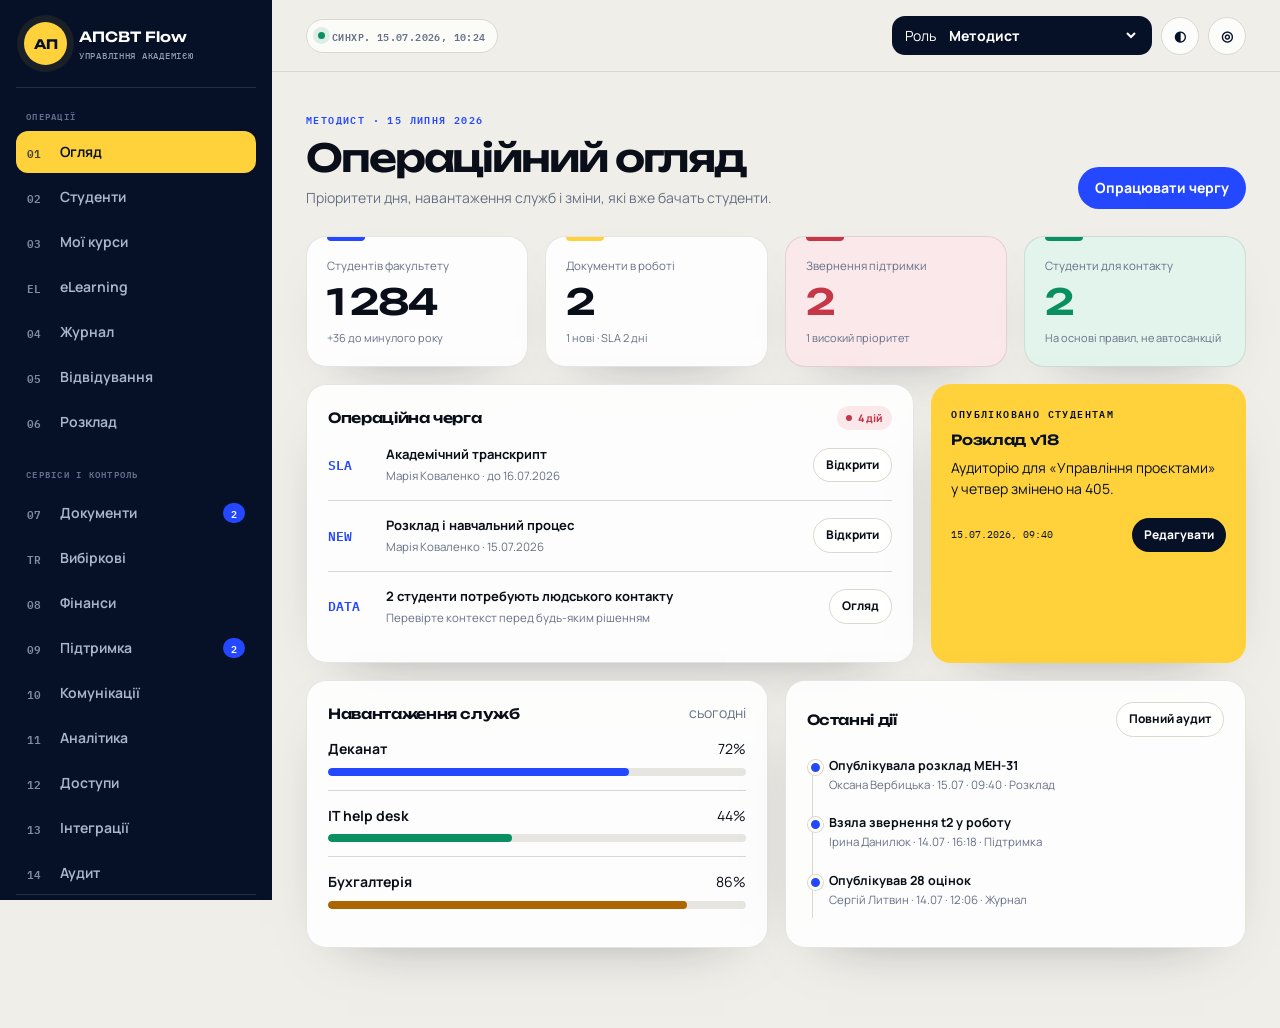
==== commit f6fcd52c: "Add connected learning and transcript workflows" ====
--- a/admin.html
+++ b/admin.html
@@ -16,11 +16,13 @@
       <a href="#/" data-route="/" data-roles="all"><span class="nav-icon">01</span>Огляд</a>
       <a href="#/students" data-route="/students" data-roles="Методист,Викладач,Координатор підтримки,Адміністратор"><span class="nav-icon">02</span>Студенти</a>
       <a href="#/courses" data-route="/courses" data-roles="Викладач,Методист,Адміністратор"><span class="nav-icon">03</span>Мої курси</a>
+      <a href="#/elearning" data-route="/elearning" data-roles="Викладач,Методист,Адміністратор"><span class="nav-icon">EL</span>eLearning</a>
       <a href="#/gradebook" data-route="/gradebook" data-roles="Викладач,Методист,Адміністратор"><span class="nav-icon">04</span>Журнал</a>
       <a href="#/attendance" data-route="/attendance" data-roles="Викладач,Методист,Адміністратор"><span class="nav-icon">05</span>Відвідування</a>
       <a href="#/schedule" data-route="/schedule" data-roles="Викладач,Методист,Адміністратор"><span class="nav-icon">06</span>Розклад</a>
       <div class="nav-group">Сервіси і контроль</div>
       <a href="#/documents" data-route="/documents" data-roles="Методист,Адміністратор"><span class="nav-icon">07</span>Документи<span class="nav-count" id="docCount">2</span></a>
+      <a href="#/electives" data-route="/electives" data-roles="Методист,Адміністратор"><span class="nav-icon">TR</span>Вибіркові</a>
       <a href="#/finance" data-route="/finance" data-roles="Фінанси,Адміністратор"><span class="nav-icon">08</span>Фінанси</a>
       <a href="#/support" data-route="/support" data-roles="Координатор підтримки,Методист,Фінанси,Адміністратор"><span class="nav-icon">09</span>Підтримка<span class="nav-count" id="ticketCount">2</span></a>
       <a href="#/communications" data-route="/communications" data-roles="Координатор підтримки,Методист,Адміністратор"><span class="nav-icon">10</span>Комунікації</a>
@@ -42,11 +44,11 @@
 const $=s=>document.querySelector(s),view=$('#view');let route='/',role='Методист';try{role=sessionStorage.getItem('apsvt_staff_role')||role}catch(e){}
 const esc=s=>String(s).replace(/[&<>"']/g,c=>({'&':'&amp;','<':'&lt;','>':'&gt;','"':'&quot;',"'":'&#39;'}[c]));
 const roleProfiles={
- 'Методист':{name:'Оксана Вербицька',meta:'Деканат · методист',avatar:'ОВ',home:'/',routes:['/','/students','/courses','/gradebook','/attendance','/schedule','/documents','/support','/communications','/insights','/audit']},
- 'Викладач':{name:'Сергій Литвин',meta:'Кафедра менеджменту · професор',avatar:'СЛ',home:'/',routes:['/','/students','/courses','/gradebook','/attendance','/schedule']},
+ 'Методист':{name:'Оксана Вербицька',meta:'Деканат · методист',avatar:'ОВ',home:'/',routes:['/','/students','/courses','/elearning','/gradebook','/attendance','/schedule','/documents','/electives','/support','/communications','/insights','/audit']},
+ 'Викладач':{name:'Сергій Литвин',meta:'Кафедра менеджменту · професор',avatar:'СЛ',home:'/',routes:['/','/students','/courses','/elearning','/gradebook','/attendance','/schedule']},
  'Фінанси':{name:'Ірина Данилюк',meta:'Бухгалтерія · фінансовий менеджер',avatar:'ІД',home:'/',routes:['/','/finance','/support']},
  'Координатор підтримки':{name:'Наталія Кравченко',meta:'Студентські сервіси · координатор',avatar:'НК',home:'/',routes:['/','/students','/support','/communications','/insights']},
- 'Адміністратор':{name:'Андрій Руденко',meta:'Цифрові системи · адміністратор',avatar:'АР',home:'/',routes:['/','/students','/courses','/gradebook','/attendance','/schedule','/documents','/finance','/support','/communications','/insights','/access','/integrations','/audit']}
+ 'Адміністратор':{name:'Андрій Руденко',meta:'Цифрові системи · адміністратор',avatar:'АР',home:'/',routes:['/','/students','/courses','/elearning','/gradebook','/attendance','/schedule','/documents','/electives','/finance','/support','/communications','/insights','/access','/integrations','/audit']}
 };
 const students=[
  {id:'st-001',name:'Марія Коваленко',group:'МЕН-31',program:'Менеджмент',year:3,gpa:88.4,ects:152,attendance:91,status:'active'},
@@ -63,7 +65,7 @@
 const scheduleRows=[['Пн','09:00','Стратегічний менеджмент','Лекція','214'],['Пн','10:35','Стратегічний менеджмент','Практичне','214'],['Вт','09:00','Управління персоналом','Лекція','305'],['Вт','10:35','Фінансовий менеджмент','Лекція','401'],['Ср','10:35','Маркетинговий менеджмент','Лекція','214'],['Чт','12:20','Управління проєктами','Лекція','405'],['Пт','10:35','Управління проєктами','Практичне','401']];
 function S(){return APSVT.get()}function toast(m){const t=$('#toast');t.textContent=m;t.classList.add('show');clearTimeout(t._t);t._t=setTimeout(()=>t.classList.remove('show'),2700)}
 function modal(html){$('#modal').innerHTML=html;$('#modalBack').classList.add('open');setTimeout(()=>$('#modal input,#modal textarea,#modal select')?.focus(),30)}function closeModal(){$('#modalBack').classList.remove('open')}
-function tag(st){const m={new:['Нове','blue'],progress:['У роботі','amber'],ready:['Готово','green'],closed:['Закрито','gray'],active:['Навчається','green'],attention:['Потребує уваги','red'],high:['Високий','red'],normal:['Звичайний','blue'],paid:['Сплачено','green'],pending:['Очікується','blue'],overdue:['Прострочено','red'],installment:['Розтермінування','amber'],healthy:['Працює','green'],warning:['Потребує уваги','amber'],invited:['Запрошено','blue'],blocked:['Заблоковано','red']};const x=m[st]||[st,'gray'];return `<span class="status ${x[1]}">${x[0]}</span>`}
+function tag(st){const m={new:['Нове','blue'],progress:['У роботі','amber'],ready:['Готово','green'],closed:['Закрито','gray'],active:['Навчається','green'],attention:['Потребує уваги','red'],high:['Високий','red'],normal:['Звичайний','blue'],paid:['Сплачено','green'],pending:['Очікується','blue'],overdue:['Прострочено','red'],installment:['Розтермінування','amber'],healthy:['Працює','green'],warning:['Потребує уваги','amber'],invited:['Запрошено','blue'],blocked:['Заблоковано','red'],draft:['Чернетка','gray'],submitted:['Подано','amber'],approved:['Погоджено','green']};const x=m[st]||[st,'gray'];return `<span class="status ${x[1]}">${x[0]}</span>`}
 function header(ey,title,desc,actions=''){return `<div class="page-head reveal"><div><div class="eyebrow">${ey}</div><h1>${title}</h1><p>${desc}</p></div><div class="head-actions">${actions}</div></div>`}
 function dashboard(){if(role!=='Методист')return roleDashboard();const s=S(),queue=s.requests.filter(x=>['new','progress'].includes(x.status)),tickets=s.tickets.filter(x=>x.status!=='closed'),attention=students.filter(x=>x.status==='attention');view.innerHTML=header(`${role} · 15 липня 2026`,'Операційний огляд','Пріоритети дня, навантаження служб і зміни, які вже бачать студенти.',`<button class="btn btn-primary" data-go="/documents">Опрацювати чергу</button>`) + `<div class="grid grid-4"><section class="card metric reveal"><div class="metric-label">Студентів факультету</div><div class="metric-value">1 284</div><div class="metric-foot">+36 до минулого року</div></section><section class="card metric yellow reveal"><div class="metric-label">Документи в роботі</div><div class="metric-value">${queue.length}</div><div class="metric-foot">${queue.filter(x=>x.status==='new').length} нові · SLA 2 дні</div></section><section class="card metric red reveal"><div class="metric-label">Звернення підтримки</div><div class="metric-value">${tickets.length}</div><div class="metric-foot">${tickets.filter(x=>x.priority==='high').length} високий пріоритет</div></section><section class="card metric green reveal"><div class="metric-label">Студенти для контакту</div><div class="metric-value">${attention.length}</div><div class="metric-foot">На основі правил, не автосанкцій</div></section></div>
 <div class="grid split" style="margin-top:17px"><section class="card pad reveal"><div class="row"><h2>Операційна черга</h2><span class="status red">${queue.length+tickets.length} дій</span></div><div class="priority"><b class="priority-time">SLA</b><div><b>${queue[0]?esc(queue[0].type):'Черга документів порожня'}</b><span>${queue[0]?esc(queue[0].student)+' · до '+queue[0].due:'Немає дій'}</span></div><button class="btn btn-ghost btn-sm" data-go="/documents">Відкрити</button></div><div class="priority"><b class="priority-time">NEW</b><div><b>${tickets[0]?esc(tickets[0].topic):'Немає звернень'}</b><span>${tickets[0]?esc(tickets[0].student)+' · '+tickets[0].date:'Черга порожня'}</span></div><button class="btn btn-ghost btn-sm" data-go="/support">Відкрити</button></div><div class="priority"><b class="priority-time">DATA</b><div><b>2 студенти потребують людського контакту</b><span>Перевірте контекст перед будь-яким рішенням</span></div><button class="btn btn-ghost btn-sm" data-go="/insights">Огляд</button></div></section><section class="card notice reveal"><div class="eyebrow">Опубліковано студентам</div><h2>Розклад ${s.schedule.version}</h2><p style="margin-top:9px">${esc(s.schedule.note)}</p><div class="row" style="margin-top:18px"><span class="mono" style="font-size:10px">${s.schedule.publishedAt}</span><button class="btn btn-dark btn-sm" data-go="/schedule">Редагувати</button></div></section></div>
@@ -84,10 +86,13 @@
 function coursesView(){const teacher=role==='Викладач';view.innerHTML=header(teacher?'Мої дисципліни · 2025/26':'Каталог і навчальні простори',teacher?'Мої курси':'Курси та матеріали',teacher?'Керуйте матеріалами, завданнями, групами та публікаціями у студентський простір.':'Перевіряйте готовність курсів і призначення викладачів.',teacher?`<button class="btn btn-primary" data-act="newAssignment">Нове завдання</button>`:'') + `<div class="grid grid-3">${[
  ['Управління проєктами','МЕН-31 · 28 студентів','82%','Сьогодні · 12:20'],['Стратегічний менеджмент','МЕН-31, МАР-31 · 56 студентів','91%','Четвер · 09:00'],['Антикризовий менеджмент','Семестр 7 · чернетка','64%','Початок 01.09']
  ].map((c,i)=>`<section class="card pad reveal"><div class="row"><span class="status ${i===2?'amber':'green'}">${i===2?'Підготовка':'Активний'}</span><span class="mono muted" style="font-size:9px">0${i+1}</span></div><h2 style="font-size:18px;margin-top:18px">${c[0]}</h2><p class="muted">${c[1]}</p><div class="progress" style="margin:18px 0 8px"><i style="width:${c[2]}"></i></div><div class="row"><span class="muted">Готовність ${c[2]}</span><b style="font-size:11px">${c[3]}</b></div><div class="row" style="margin-top:18px"><button class="btn btn-ghost btn-sm" data-go="/gradebook">Журнал</button><button class="btn btn-ghost btn-sm" data-act="courseMaterials">Матеріали</button></div></section>`).join('')}</div><div class="grid grid-2" style="margin-top:17px"><section class="card pad reveal"><div class="row"><h2>Найближчі дедлайни</h2><span class="status blue">3 активні</span></div><ul class="list">${S().tasks.map(t=>`<li><div class="row"><div><b>${esc(t.title)}</b><p class="muted">${esc(t.course)} · ${t.due}</p></div><button class="btn btn-ghost btn-sm" data-act="editAssignment">Змінити</button></div></li>`).join('')}</ul></section><section class="card pad reveal"><h2>Якість курсу</h2><ul class="list"><li><div class="row"><span>Матеріали доступні</span><b>12 / 12</b></div></li><li><div class="row"><span>Дедлайни в календарі</span><b>8 / 8</b></div></li><li><div class="row"><span>Альтернативний текст</span><b style="color:var(--amber)">9 / 12</b></div></li><li><div class="row"><span>Зворотний звʼязок &lt; 7 днів</span><b style="color:var(--green)">94%</b></div></li></ul></section></div>`}
+function elearningAdmin(){const s=S(),courses=s.learningCourses,lessons=courses.flatMap(c=>c.modules.flatMap(m=>m.lessons)),active=lessons.filter(x=>x[3]==='active').length,teacher=role==='Викладач';view.innerHTML=header(teacher?'Викладацький eLearning-простір':'Методичний контроль eLearning','eLearning',teacher?'Публікуйте модулі, матеріали, тести й завдання; усе одразу зʼявляється у студентському кабінеті.':'Контролюйте структуру, доступність і готовність цифрових курсів.',`<button class="btn btn-ghost" data-act="newLearningMaterial">Додати матеріал</button><button class="btn btn-ghost" data-act="newModule">Новий модуль</button><button class="btn btn-primary" data-act="newAssignment">Нове завдання</button>`) + `<div class="grid grid-4"><section class="card metric reveal"><div class="metric-label">Навчальні простори</div><div class="metric-value">${courses.length}</div><div class="metric-foot">синхронізовано зі студентами</div></section><section class="card metric green reveal"><div class="metric-label">Матеріали й активності</div><div class="metric-value">${lessons.length}</div><div class="metric-foot">відео · PDF · тести · форум</div></section><section class="card metric yellow reveal"><div class="metric-label">Відкриті активності</div><div class="metric-value">${active}</div><div class="metric-foot">потребують супроводу</div></section><section class="card metric red reveal"><div class="metric-label">Неперевірені роботи</div><div class="metric-value">${s.tasks.filter(t=>t.state==='submitted').length}</div><div class="metric-foot">у черзі викладача</div></section></div><div class="grid grid-3" style="margin-top:17px">${courses.map(c=>{const total=c.modules.reduce((a,m)=>a+m.total,0),done=c.modules.reduce((a,m)=>a+m.completed,0);return `<section class="card pad reveal"><div class="row"><span class="status ${c.color}">${c.modules.length} модулі</span><span class="mono muted" style="font-size:9px">${done}/${total}</span></div><h2 style="font-size:18px;margin-top:16px">${esc(c.title)}</h2><p class="muted">${esc(c.teacher)} · наступне: ${esc(c.next)}</p><div class="progress" style="margin:18px 0 8px"><i style="width:${c.progress}%;background:var(--${c.color==='amber'?'amber':c.color})"></i></div><div class="row"><b>${c.progress}% опановано</b><button class="btn btn-ghost btn-sm" data-learning-course="${c.id}">Керувати</button></div></section>`}).join('')}</div><div class="grid split" style="margin-top:17px"><section class="card pad reveal"><div class="row"><h2>Черга перевірки</h2><span class="status ${s.tasks.some(t=>t.state==='submitted')?'amber':'green'}">${s.tasks.filter(t=>t.state==='submitted').length} робіт</span></div><ul class="list">${s.tasks.map(t=>`<li><div class="row"><div><b>${esc(t.title)}</b><p class="muted">${esc(t.course)} · ${t.weight} · ${t.due}</p></div>${t.state==='submitted'?`<button class="btn btn-primary btn-sm" data-act="reviewSubmission">Перевірити</button>`:`<span class="status blue">Очікується</span>`}</div></li>`).join('')}</ul></section><aside class="card pad reveal"><h2>Якість навчального простору</h2><ul class="list"><li><div class="row"><span>Логічна структура модулів</span><b style="color:var(--green)">100%</b></div></li><li><div class="row"><span>Описані результати навчання</span><b>92%</b></div></li><li><div class="row"><span>Доступність матеріалів</span><b style="color:var(--amber)">88%</b></div></li><li><div class="row"><span>Зворотний звʼязок до 7 днів</span><b>94%</b></div></li></ul></aside></div>`}
+function electivesAdmin(){const s=S(),sel=s.electiveSelection,picked=s.electives.filter(x=>sel.picked.includes(x.id)),credits=picked.reduce((a,x)=>a+x.ects,0),student=students.find(x=>x.id===sel.studentId)||students[0],submitted=sel.status==='submitted',approved=sel.status==='approved';view.innerHTML=header('Індивідуальна траєкторія · 2026/27','Вибіркові дисципліни','Перевіряйте навчальне навантаження, перетини розкладу й місткість груп перед погодженням вибору.',`<button class="btn btn-ghost" data-act="exportElectives">Експорт набору</button>`) + `<div class="grid grid-4"><section class="card metric reveal"><div class="metric-label">Подано студентом</div><div class="metric-value">${picked.length}</div><div class="metric-foot">дисципліни у виборі</div></section><section class="card metric ${credits===sel.requiredEcts?'green':'yellow'} reveal"><div class="metric-label">Навчальне навантаження</div><div class="metric-value">${credits}/${sel.requiredEcts}</div><div class="metric-foot">кредитів ЄКТС</div></section><section class="card metric green reveal"><div class="metric-label">Конфлікти розкладу</div><div class="metric-value">0</div><div class="metric-foot">автоматична перевірка</div></section><section class="card metric yellow reveal"><div class="metric-label">Статус</div><div class="metric-value" style="font-size:24px">${approved?'Погоджено':submitted?'На перевірці':'Чернетка'}</div><div class="metric-foot">${sel.reviewer?esc(sel.reviewer):'очікує дії студента'}</div></section></div><div class="grid split" style="margin-top:17px"><section class="card pad reveal"><div class="row mobile-stack"><div><div class="eyebrow">${esc(student.group)} · ${esc(student.program)}</div><h2 style="font-size:19px">${esc(student.name)}</h2></div><span class="status ${approved?'green':submitted?'amber':'gray'}">${approved?'Погоджено':submitted?'Очікує рішення':'Чернетка'}</span></div><ul class="list" style="margin-top:12px">${picked.map(x=>`<li><div class="row"><div><b>${esc(x.name)}</b><p class="muted">${esc(x.school)} · ${x.schedule} · ${x.format}</p></div><b>${x.ects} ЄКТС</b></div></li>`).join('')||'<li><span class="muted">Студент ще не обрав дисципліни.</span></li>'}</ul><div class="row mobile-stack" style="margin-top:18px"><span class="muted">Система перевірила кредити, місця й розклад.</span><div class="head-actions"><button class="btn btn-ghost" data-elective-review="return" ${submitted?'':'disabled'}>Повернути</button><button class="btn btn-primary" data-elective-review="approve" ${submitted&&credits===sel.requiredEcts?'':'disabled'}>Погодити вибір</button></div></div></section><aside class="card pad reveal"><h2>Контроль перед погодженням</h2><ul class="list"><li><div class="row"><span>Норма ЄКТС</span><b style="color:${credits===sel.requiredEcts?'var(--green)':'var(--amber)'}">${credits===sel.requiredEcts?'Виконано':'Не виконано'}</b></div></li><li><div class="row"><span>Місця у групах</span><b style="color:var(--green)">Є</b></div></li><li><div class="row"><span>Перетини у розкладі</span><b style="color:var(--green)">Немає</b></div></li><li><div class="row"><span>Передумови</span><b style="color:var(--green)">Виконано</b></div></li></ul></aside></div><section class="card reveal" style="margin-top:17px"><div class="card-head"><h2>Місткість вибіркових курсів</h2><span class="status blue">оновлюється в реальному часі</span></div><div class="table-wrap"><table><thead><tr><th>Дисципліна</th><th>Кафедра</th><th class="num">ЄКТС</th><th class="num">Зайнято</th><th>Заповнення</th><th>Статус</th></tr></thead><tbody>${s.electives.map(x=>`<tr><td class="table-title">${esc(x.name)}</td><td>${esc(x.school)}</td><td class="num">${x.ects}</td><td class="num">${x.seats}/${x.total}</td><td><div class="progress" style="min-width:120px"><i style="width:${Math.round(x.seats/x.total*100)}%;background:${x.seats/x.total>.9?'var(--amber)':'var(--green)'}"></i></div></td><td><span class="status ${x.seats<x.total?'green':'red'}">${x.seats<x.total?'Відкрито':'Заповнено'}</span></td></tr>`).join('')}</tbody></table></div></section>`}
 function gradebook(){const s=S();view.innerHTML=header('МЕН-31 · семестр 6','Електронний журнал','Чернетки оцінок, перевірка діапазонів і контрольоване оприлюднення студентам.',`<button class="btn btn-primary" data-act="publishGrades">Опублікувати зміни</button>`) + `<div class="tabs"><button class="chip active">Фінансовий менеджмент</button><button class="chip">Управління проєктами</button><button class="chip">Маркетинговий менеджмент</button></div><div class="grid split"><section class="card reveal"><div class="card-head"><h2>Оцінювання групи</h2><span class="status amber">Чернетка</span></div><div class="table-wrap"><table><thead><tr><th>Студент</th><th class="num">Модуль 1</th><th class="num">Модуль 2</th><th class="num">Кейс</th><th class="num">Поточний</th></tr></thead><tbody>${roster.map(r=>`<tr><td class="table-title">${r[0]}</td>${r.slice(1).map((x,i)=>`<td class="num"><input class="input grade-input" aria-label="Оцінка" value="${x}" type="number" min="0" max="100" style="width:72px;min-height:36px;padding:6px 9px"></td>`).join('')}<td class="num"><b>${Math.round((r[1]+r[2]+r[3])/3)}</b></td></tr>`).join('')}</tbody></table></div></section><aside class="grid"><section class="card pad reveal"><h2>Контроль перед публікацією</h2><ul class="list"><li><div class="row"><span>Заповнено</span><b>15 / 15</b></div></li><li><div class="row"><span>Поза діапазоном</span><b style="color:var(--green)">0</b></div></li><li><div class="row"><span>Зміни після дедлайну</span><b>0</b></div></li></ul></section><section class="card pad reveal"><div class="eyebrow">Що побачить студент</div><p class="muted">Новий результат з назвою роботи, балом і датою публікації. Історія змін зберігається в аудиті.</p></section></aside></div><section class="card reveal" style="margin-top:17px"><div class="card-head"><h2>Останні опубліковані результати</h2></div><div class="table-wrap"><table><thead><tr><th>Дисципліна</th><th>Робота</th><th class="num">Бал Марії</th><th>Дата</th></tr></thead><tbody>${s.grades.map(g=>`<tr><td class="table-title">${esc(g.course)}</td><td>${esc(g.kind)}</td><td class="num"><b>${g.score}</b></td><td>${g.publishedAt}</td></tr>`).join('')}</tbody></table></div></section>`}
 function attendance(){const s=S();view.innerHTML=header('МЕН-31 · Управління проєктами','Відвідування','Швидка відмітка групи, пояснення пропусків і агрегований сигнал для своєчасної підтримки.',`<button class="btn btn-primary" data-act="saveAttendance">Зберегти заняття</button>`) + `<div class="grid split"><section class="card reveal"><div class="card-head"><h2>15 липня · практичне</h2><span class="status amber">Не збережено</span></div><div class="table-wrap"><table><thead><tr><th>Студент</th><th>Статус</th><th>Коментар</th></tr></thead><tbody>${roster.map((r,i)=>`<tr><td class="table-title">${r[0]}</td><td><select class="input" style="min-height:36px;padding:6px 9px"><option>Присутній</option><option ${i===1?'selected':''}>Відсутній</option><option>Запізнення</option><option>Поважна причина</option></select></td><td><input class="input" style="min-height:36px;padding:6px 9px" placeholder="Необовʼязково"></td></tr>`).join('')}</tbody></table></div></section><aside class="card pad reveal"><h2>Група за семестр</h2><ul class="list">${s.attendance.map(a=>`<li><div class="row"><b>${esc(a.course)}</b><span class="mono">${Math.round(a.attended/a.total*100)}%</span></div><div class="progress" style="margin-top:8px"><i style="width:${Math.round(a.attended/a.total*100)}%;background:${a.attended/a.total<.8?'var(--amber)':'var(--green)'}"></i></div></li>`).join('')}</ul><p class="muted" style="margin-top:14px">Поріг 75% — лише сигнал для перевірки контексту, а не автоматичне рішення.</p></aside></div>`}
 function scheduleAdmin(){const s=S();view.innerHTML=header('МЕН-31 · 2025/26','Редактор розкладу','Зміни зберігаються як чернетка; студенти бачать їх лише після контрольованої публікації.',`<button class="btn btn-ghost" data-act="validateSchedule">Перевірити конфлікти</button><button class="btn btn-primary" data-act="publishSchedule">Опублікувати</button>`) + `<section class="card reveal"><div class="card-head"><h2>Версія ${s.schedule.version}</h2><span class="status green">Опубліковано ${s.schedule.publishedAt}</span></div><div class="table-wrap"><table><thead><tr><th>День</th><th>Час</th><th>Дисципліна</th><th>Тип</th><th>Аудиторія</th><th></th></tr></thead><tbody>${scheduleRows.map((r,i)=>`<tr><td><b>${r[0]}</b></td><td>${r[1]}</td><td class="table-title">${r[2]}</td><td>${r[3]}</td><td><input class="input room" value="${r[4]}" style="width:90px;min-height:36px;padding:6px 9px"></td><td><button class="btn btn-ghost btn-sm" data-act="editSlot">Змінити</button></td></tr>`).join('')}</tbody></table></div></section><section class="card pad reveal" style="margin-top:17px"><div class="field"><label>Повідомлення про зміну для студентів</label><textarea class="input" id="scheduleNote" rows="3">${esc(s.schedule.note)}</textarea><small>Цей текст зʼявиться у кабінеті студента разом із новою версією.</small></div></section>`}
 function documents(){const req=S().requests;view.innerHTML=header('Документообіг · SLA 2 дні','Запити студентів','Призначення відповідального, прозорий строк і синхронний статус у студентському кабінеті.',`<button class="btn btn-ghost" data-act="exportQueue">Експорт черги</button>`) + `<div class="kanban reveal">${[['new','Нові'],['progress','У роботі'],['ready','Готові']].map(([st,label])=>`<section class="lane"><div class="lane-head"><span>${label}</span><span class="status ${st==='new'?'blue':st==='progress'?'amber':'green'}">${req.filter(x=>x.status===st).length}</span></div>${req.filter(x=>x.status===st).map(r=>`<article class="ticket"><span class="status ${st==='new'?'blue':st==='progress'?'amber':'green'}">${esc(r.type)}</span><b style="display:block;margin-top:10px">${esc(r.student)}</b><small>${r.group} · ${esc(r.detail)}</small><small>Подано ${r.date} · строк ${r.due}</small><div class="row"><span class="muted" style="font-size:10.5px">${esc(r.owner)}</span>${st!=='ready'?`<button class="btn btn-primary btn-sm" data-advance-request="${r.id}">${st==='new'?'Взяти':'Готово'}</button>`:`<button class="btn btn-ghost btn-sm" data-act="download">PDF</button>`}</div></article>`).join('')||`<div class="empty-state"><b>Черга порожня</b><p class="muted">Нові картки зʼявляться автоматично.</p></div>`}</section>`).join('')}</div>`}
+function documentsEnhancedAdmin(){const s=S(),transcripts=s.requests.filter(r=>r.workflow==='transcript'),other=s.requests.filter(r=>r.workflow!=='transcript'),stages=[['request','Запит'],['generation','Автоформування'],['validation','Перевірка'],['kep','КЕП'],['ready','Готово']];view.innerHTML=header('Цифровий документообіг · КЕП','Транскрипти та документи','Академічний транскрипт формується з оцінок і кредитів автоматично, проходить людську перевірку та передається на кваліфікований електронний підпис.',`<button class="btn btn-ghost" data-act="exportQueue">Експорт черги</button>`) + `<section class="card pad reveal"><div class="row mobile-stack"><div><div class="eyebrow">Контрольований процес</div><h2 style="font-size:19px">Транскрипт → перевірка → КЕП → студент</h2></div><span class="status green">Журнал дій увімкнено</span></div><div class="grid grid-4" style="margin-top:18px">${stages.slice(1).map((x,i)=>`<div class="card pad" style="box-shadow:none"><div class="mono muted" style="font-size:10px">0${i+1}</div><b style="display:block;margin-top:8px">${x[1]}</b></div>`).join('')}</div></section><div class="grid grid-2" style="margin-top:17px">${transcripts.map(r=>{const stage=r.transcriptStage||'request',index=stages.findIndex(x=>x[0]===stage),action=stage==='request'||stage==='generation'?['generate','Сформувати автоматично']:stage==='validation'?['kep','Передати на КЕП']:stage==='kep'?['sign','Підписано КЕП']:['download','Завантажити PDF'];return `<section class="card pad reveal"><div class="row"><span class="status ${stage==='ready'?'green':stage==='kep'?'blue':'amber'}">${stages[Math.max(index,0)][1]}</span><span class="mono muted">${esc(r.id)}</span></div><h2 style="font-size:19px;margin-top:16px">${esc(r.student)}</h2><p class="muted">${esc(r.group)} · ${esc(r.detail)} · строк ${esc(r.due)}</p><div class="progress" style="margin:18px 0 9px"><i style="width:${Math.max(10,(index+1)/stages.length*100)}%;background:${stage==='ready'?'var(--green)':'var(--blue)'}"></i></div><div class="row"><span class="muted">${r.file?esc(r.file):stage==='validation'?'Чернетку сформовано з реєстру оцінок і ЄКТС':stage==='kep'?'Очікує підпису уповноваженої особи':'Очікує формування'}</span><button class="btn ${stage==='ready'?'btn-ghost':'btn-primary'} btn-sm" data-transcript-action="${action[0]}" data-request="${r.id}">${action[1]}</button></div><ul class="list" style="margin-top:14px"><li><div class="row"><span>Дані студента й програми</span><b style="color:var(--green)">Перевірено</b></div></li><li><div class="row"><span>Оцінки та кредити ЄКТС</span><b style="color:${index>=2?'var(--green)':'var(--amber)'}">${index>=2?'Звірено':'Автоматично'}</b></div></li><li><div class="row"><span>Кваліфікований підпис</span><b style="color:${r.kep==='signed'?'var(--green)':'var(--muted)'}">${r.kep==='signed'?'Накладено':'Ще не накладено'}</b></div></li></ul></section>`}).join('')||'<section class="card pad reveal"><div class="empty-state"><b>Запитів на транскрипт немає</b></div></section>'}</div><section class="card reveal" style="margin-top:17px"><div class="card-head"><h2>Інші запити студентів</h2><span class="status blue">${other.filter(x=>x.status!=='ready').length} активні</span></div><div class="table-wrap"><table><thead><tr><th>Запит</th><th>Студент</th><th>Строк</th><th>Відповідальний</th><th>Статус</th><th></th></tr></thead><tbody>${other.map(r=>`<tr><td><b>${esc(r.type)}</b><div class="table-sub">${esc(r.detail)}</div></td><td>${esc(r.student)} · ${esc(r.group)}</td><td>${esc(r.due)}</td><td>${esc(r.owner)}</td><td>${tag(r.status)}</td><td>${r.status!=='ready'?`<button class="btn btn-primary btn-sm" data-advance-request="${r.id}">${r.status==='new'?'Взяти':'Готово'}</button>`:`<button class="btn btn-ghost btn-sm" data-act="download">PDF</button>`}</td></tr>`).join('')}</tbody></table></div></section>`}
 function supportAdmin(){const all=S().tickets,tickets=role==='Фінанси'?all.filter(t=>t.topic.includes('Фінанс')):all;const scope=role==='Фінанси'?'Показані лише фінансові звернення; чутливі звернення інших служб недоступні.':'Маршрутизація звернень між деканатом, IT, фінансами, психологом і координатором доступності.';view.innerHTML=header(role==='Фінанси'?'Фінансові звернення':'Єдине сервісне вікно','Підтримка студентів',scope,role==='Фінанси'?'':`<button class="btn btn-ghost" data-act="supportRules">Правила маршрутизації</button>`) + `<div class="kanban reveal">${[['new','Нерозібрані'],['progress','У роботі'],['closed','Закриті']].map(([st,label])=>`<section class="lane"><div class="lane-head"><span>${label}</span><span>${tickets.filter(x=>x.status===st).length}</span></div>${tickets.filter(x=>x.status===st).map(t=>`<article class="ticket"><div class="row"><span class="status ${t.priority==='high'?'red':'blue'}">${t.priority==='high'?'Високий':'Звичайний'}</span><span class="mono muted" style="font-size:9px">${t.date}</span></div><b style="display:block;margin-top:10px">${esc(t.topic)}</b><small>${esc(t.student)} · ${t.group}</small><p style="margin-top:8px;font-size:12px">${esc(t.message)}</p><div class="row"><span class="muted" style="font-size:10.5px">${esc(t.owner)}</span>${st!=='closed'?`<button class="btn btn-primary btn-sm" data-advance-ticket="${t.id}">${st==='new'?'Призначити':'Закрити'}</button>`:`<span class="status green">Закрито</span>`}</div></article>`).join('')||`<div class="empty-state"><b>Немає звернень</b></div>`}</section>`).join('')}</div>`}
 function communications(){const notes=S().announcements;view.innerHTML=header('Повідомлення без дублювання','Комунікації','Створюйте цільові оголошення для кабінету студента; чернетки не публікуються випадково.',`<button class="btn btn-primary" data-act="newAnnouncement">Нове оголошення</button>`) + `<div class="grid split"><section class="card pad reveal"><div class="row"><h2>Опубліковано</h2><span class="status green">${notes.filter(n=>n.published).length} активні</span></div><ul class="list">${notes.map(n=>`<li><div class="row"><span class="status ${n.tag==='Важливо'?'red':'blue'}">${esc(n.tag)}</span><span class="mono muted" style="font-size:9px">${n.date}</span></div><b style="display:block;margin-top:9px">${esc(n.title)}</b><p class="muted">${esc(n.body)}</p><div class="row" style="margin-top:10px"><span>${n.published?tag('ready'):tag('new')}</span><button class="btn btn-ghost btn-sm" data-toggle-news="${n.id}">${n.published?'Зняти':'Опублікувати'}</button></div></li>`).join('')}</ul></section><aside class="grid"><section class="card pad reveal"><div class="eyebrow">Охоплення за 7 днів</div><div class="metric-value">82%</div><p class="muted">1 053 зі 1 284 студентів прочитали важливі повідомлення.</p></section><section class="card pad reveal"><h2>Канали</h2><ul class="list"><li><div class="row"><span>Кабінет студента</span><span class="status green">Активний</span></div></li><li><div class="row"><span>Email-дайджест</span><span class="status green">Щодня 18:00</span></div></li><li><div class="row"><span>Критичні SMS</span><span class="status gray">Лише надзвичайні</span></div></li></ul></section></aside></div>`}
 function insights(){const attention=students.filter(x=>x.status==='attention');view.innerHTML=header('Підтримка рішень, не автоматичні рішення','Аналітика навчального досвіду','Агреговані показники допомагають побачити проблеми раніше. Індивідуальні кейси завжди перевіряє людина.',`<button class="btn btn-ghost" data-act="methodology">Методологія</button>`) + `<div class="grid grid-4"><section class="card metric reveal"><div class="metric-label">Регулярна активність</div><div class="metric-value">86%</div><div class="metric-foot">+4 п.п. за місяць</div></section><section class="card metric green reveal"><div class="metric-label">Середнє відвідування</div><div class="metric-value">88%</div><div class="metric-foot">По факультету</div></section><section class="card metric yellow reveal"><div class="metric-label">Звернення закрито в SLA</div><div class="metric-value">93%</div><div class="metric-foot">Ціль · 90%</div></section><section class="card metric red reveal"><div class="metric-label">Потребують перевірки</div><div class="metric-value">${attention.length}</div><div class="metric-foot">Немає автоматичних санкцій</div></section></div><div class="grid split" style="margin-top:17px"><section class="card pad reveal"><div class="row"><h2>Залученість за тижнями</h2><span class="muted">агреговано</span></div><div class="chart">${[68,72,70,81,84,79,86,88].map((h,i)=>`<div class="bar" style="height:${h}%"><span>W${i+1}</span></div>`).join('')}</div></section><section class="card pad reveal"><h2>Сигнали для людської перевірки</h2><ul class="list">${attention.map(s=>`<li><div class="row"><div><b>${esc(s.name)}</b><p class="muted">${s.group} · відвідування ${s.attendance}% · бал ${s.gpa}</p></div><button class="btn btn-ghost btn-sm" data-student="${s.id}">Контекст</button></div></li>`).join('')}</ul><p class="muted" style="margin-top:13px">Не використовувати для дисциплінарних рішень без перевірки даних, пояснення студента та участі уповноваженої особи.</p></section></div>`}
@@ -95,12 +100,34 @@
 function financeView(){const payments=S().payments,total=payments.filter(x=>x.status==='pending').reduce((a,x)=>a+x.amount,0),late=payments.filter(x=>x.status==='overdue').reduce((a,x)=>a+x.amount,0);view.innerHTML=header('Бухгалтерія · контрактне навчання','Платежі та договори','Зіставлення оплат, нагадування, розтермінування і синхронний фінансовий статус у кабінеті студента.',`<button class="btn btn-ghost" data-act="importBank">Імпорт виписки</button><button class="btn btn-primary" data-act="reconcile">Зіставити операції</button>`) + `<div class="grid grid-4"><section class="card metric reveal"><div class="metric-label">Очікується</div><div class="metric-value">${total.toLocaleString('uk-UA')}</div><div class="metric-foot">грн · до 25 серпня</div></section><section class="card metric red reveal"><div class="metric-label">Прострочено</div><div class="metric-value">${late.toLocaleString('uk-UA')}</div><div class="metric-foot">грн · потребує контакту</div></section><section class="card metric yellow reveal"><div class="metric-label">Не зіставлено</div><div class="metric-value">3</div><div class="metric-foot">операції з ранкового імпорту</div></section><section class="card metric green reveal"><div class="metric-label">Звірено сьогодні</div><div class="metric-value">47</div><div class="metric-foot">на суму 612 800 грн</div></section></div><section class="card reveal" style="margin-top:17px"><div class="card-head"><h2>Контракти і платежі</h2><span class="status green">Банк · імпорт 08:00</span></div><div class="table-wrap"><table><thead><tr><th>Студент</th><th>Період</th><th class="num">Сума</th><th>Строк</th><th>План</th><th>Статус</th><th></th></tr></thead><tbody>${payments.map(p=>`<tr><td><b>${esc(p.student)}</b><div class="table-sub">${p.group}</div></td><td>${esc(p.period)}</td><td class="num"><b>${p.amount.toLocaleString('uk-UA')} грн</b></td><td>${p.due}</td><td>${esc(p.plan)}</td><td>${tag(p.status)}</td><td><div class="row">${p.status!=='paid'?`<button class="btn btn-ghost btn-sm" data-remind-payment="${p.id}">Нагадати</button><button class="btn btn-primary btn-sm" data-paid-payment="${p.id}">Сплачено</button>`:`<button class="btn btn-ghost btn-sm" data-act="download">Квитанція</button>`}</div></td></tr>`).join('')}</tbody></table></div></section><section class="card pad reveal" style="margin-top:17px"><div class="row mobile-stack"><div><h2>Рішення щодо розтермінування</h2><p class="muted">Перед погодженням система показує історію договору, але фінальне рішення завжди приймає уповноважений працівник.</p></div><button class="btn btn-yellow" data-act="installment">Розглянути 2 заяви</button></div></section>`}
 function accessView(){const users=[['Оксана Вербицька','Методист','Деканат','active'],['Сергій Литвин','Викладач','Каф. менеджменту','active'],['Ірина Данилюк','Фінанси','Бухгалтерія','active'],['Наталія Кравченко','Координатор підтримки','Студентські сервіси','active'],['Дмитро Савчук','Викладач','Каф. фінансів','invited'],['Олена Марченко','Методист','Архів','blocked']];view.innerHTML=header('Адміністратор · RBAC','Користувачі та доступи','Ролі визначають видимі розділи, доступні дані й дозволені дії. Тимчасові права мають строк завершення.',`<button class="btn btn-primary" data-act="inviteUser">Запросити працівника</button>`) + `<div class="grid grid-3"><section class="card metric reveal"><div class="metric-label">Працівників</div><div class="metric-value">178</div><div class="metric-foot">164 активні цього місяця</div></section><section class="card metric green reveal"><div class="metric-label">MFA</div><div class="metric-value">86%</div><div class="metric-foot">24 акаунти без другого фактора</div></section><section class="card metric yellow reveal"><div class="metric-label">Тимчасові доступи</div><div class="metric-value">7</div><div class="metric-foot">2 завершуються цього тижня</div></section></div><section class="card reveal" style="margin-top:17px"><div class="card-head"><h2>Працівники і ролі</h2><span class="status green">Принцип мінімальних привілеїв</span></div><div class="table-wrap"><table><thead><tr><th>Працівник</th><th>Підрозділ</th><th>Роль</th><th>Статус</th><th>Останній вхід</th><th></th></tr></thead><tbody>${users.map((u,i)=>`<tr><td class="table-title">${u[0]}</td><td>${u[2]}</td><td><select class="input access-role" style="min-height:36px;padding:6px 9px"><option ${u[1]==='Методист'?'selected':''}>Методист</option><option ${u[1]==='Викладач'?'selected':''}>Викладач</option><option ${u[1]==='Фінанси'?'selected':''}>Фінанси</option><option ${u[1]==='Координатор підтримки'?'selected':''}>Координатор підтримки</option><option ${u[1]==='Адміністратор'?'selected':''}>Адміністратор</option></select></td><td>${tag(u[3])}</td><td>${i<4?'Сьогодні · '+(9+i)+':2'+i:'—'}</td><td><button class="btn btn-ghost btn-sm" data-act="userAccess">Деталі</button></td></tr>`).join('')}</tbody></table></div></section><section class="card pad reveal" style="margin-top:17px"><h2>Матриця повноважень</h2><div class="table-wrap"><table><thead><tr><th>Роль</th><th>Навчальні дані</th><th>Фінанси</th><th>Підтримка</th><th>Системні права</th></tr></thead><tbody><tr><td class="table-title">Викладач</td><td>Власні курси</td><td>Немає</td><td>Немає</td><td>Немає</td></tr><tr><td class="table-title">Методист</td><td>Факультет</td><td>Статус без деталей</td><td>Деканат</td><td>Немає</td></tr><tr><td class="table-title">Фінанси</td><td>Ідентифікаційний мінімум</td><td>Повний доступ</td><td>Фінансові звернення</td><td>Немає</td></tr><tr><td class="table-title">Адміністратор</td><td>Технічна підтримка</td><td>Без змісту платежів</td><td>Метадані</td><td>Повний аудит</td></tr></tbody></table></div></section>`}
 function integrationsView(){const items=S().integrations;view.innerHTML=header('Системні сервіси','Інтеграції та здоровʼя систем','Контроль обміну даними між реєстром, навчальними інструментами, поштою та фінансовими сервісами.',`<button class="btn btn-primary" data-act="syncAll">Синхронізувати все</button>`) + `<div class="grid grid-2">${items.map(x=>`<section class="card pad reveal"><div class="row"><div><div class="eyebrow">${x.id.toUpperCase()}</div><h2 style="font-size:18px">${esc(x.name)}</h2></div>${tag(x.status)}</div><ul class="list" style="margin-top:12px"><li><div class="row"><span class="muted">Остання синхронізація</span><b>${x.last}</b></div></li><li><div class="row"><span class="muted">Обсяг</span><b>${esc(x.records)}</b></div></li><li><div class="row"><span class="muted">Режим</span><b>${x.id==='bank'?'За розкладом':'Подієвий'}</b></div></li></ul><div class="row" style="margin-top:15px"><button class="btn btn-ghost btn-sm" data-sync-one="${x.id}">Синхронізувати</button><button class="btn btn-ghost btn-sm" data-act="integrationLog">Журнал</button></div></section>`).join('')}</div><section class="card pad reveal" style="margin-top:17px;border-left:5px solid var(--yellow)"><div class="row mobile-stack"><div><h2>Банківська виписка: 3 операції потребують зіставлення</h2><p class="muted">Інтеграція працює, але платежі не знайдені за призначенням. Дані не будуть автоматично зараховані без перевірки.</p></div><button class="btn btn-yellow" data-go="/finance">Перевірити</button></div></section>`}
-const routes={'/':dashboard,'/students':studentsView,'/courses':coursesView,'/gradebook':gradebook,'/attendance':attendance,'/schedule':scheduleAdmin,'/documents':documents,'/finance':financeView,'/support':supportAdmin,'/communications':communications,'/insights':insights,'/access':accessView,'/integrations':integrationsView,'/audit':audit};
+const routes={'/':dashboard,'/students':studentsView,'/courses':coursesView,'/elearning':elearningAdmin,'/electives':electivesAdmin,'/gradebook':gradebook,'/attendance':attendance,'/schedule':scheduleAdmin,'/documents':documentsEnhancedAdmin,'/finance':financeView,'/support':supportAdmin,'/communications':communications,'/insights':insights,'/access':accessView,'/integrations':integrationsView,'/audit':audit};
 function allowed(p){return roleProfiles[role].routes.includes(p)}
 function applyRoleUI(){const p=roleProfiles[role];document.querySelectorAll('.nav a[data-route]').forEach(a=>{a.hidden=a.dataset.roles!=='all'&&!a.dataset.roles.split(',').includes(role)});$('#staffName').textContent=p.name;$('#staffMeta').textContent=p.meta;$('#staffAvatar').textContent=p.avatar;$('#roleSelect').value=role}
 function go(p){if($('#modalBack').classList.contains('open'))closeModal();const target=routes[p]?p:'/';if(!allowed(target)){toast(`Розділ недоступний для ролі «${role}»`);route=roleProfiles[role].home}else route=target;applyRoleUI();routes[route]();document.querySelectorAll('[data-route]').forEach(a=>a.classList.toggle('active',a.dataset.route===route));const s=S();$('#syncText').textContent='Синхр. '+s.updatedAt.split(' · ').pop();$('#docCount').textContent=s.requests.filter(x=>['new','progress'].includes(x.status)).length;$('#ticketCount').textContent=s.tickets.filter(x=>x.status!=='closed').length;scrollTo({top:0,behavior:'instant'})}
-document.addEventListener('click',e=>{const link=e.target.closest('a[href^="#/"]');if(link){e.preventDefault();go(link.getAttribute('href').slice(1)||'/');return}const g=e.target.closest('[data-go]');if(g){go(g.dataset.go);return}const r=e.target.closest('[data-advance-request]');if(r){advanceRequest(r.dataset.advanceRequest);return}const t=e.target.closest('[data-advance-ticket]');if(t){advanceTicket(t.dataset.advanceTicket);return}const n=e.target.closest('[data-toggle-news]');if(n){toggleNews(n.dataset.toggleNews);return}const st=e.target.closest('[data-student]');if(st){studentModal(st.dataset.student);return}const paid=e.target.closest('[data-paid-payment]');if(paid){markPayment(paid.dataset.paidPayment);return}const remind=e.target.closest('[data-remind-payment]');if(remind){remindPayment(remind.dataset.remindPayment);return}const sync=e.target.closest('[data-sync-one]');if(sync){syncIntegration(sync.dataset.syncOne);return}const a=e.target.closest('[data-act]');if(!a)return;const act=a.dataset.act;if(act==='contrast'){document.body.classList.toggle('high-contrast');toast('Контрастність змінено')}else if(act==='publishSchedule')publishSchedule();else if(act==='publishGrades')publishGrades();else if(act==='saveAttendance')saveAttendance();else if(act==='newAnnouncement')announcementModal();else if(act==='newAssignment')assignmentModal();else if(act==='inviteUser')inviteUserModal();else if(act==='syncAll')syncAll();else if(act==='newStudent')toast('Форму вступного запису відкрито · демо-дія');else if(act==='validateSchedule')toast('Перевірено: конфліктів аудиторій і викладачів немає');else if(act==='reconcile')toast('3 операції відкрито для ручного зіставлення');else if(act==='installment')toast('Відкрито 2 заяви на розтермінування');else if(act==='importBank')toast('Виписку імпортовано: 47 збігів, 3 на перевірку');else if(['exportQueue','exportAudit','download'].includes(act))toast('Експорт підготовлено · демо-дія');else if(['supportRules','methodology','policy','editSlot','courseMaterials','editAssignment','userAccess','integrationLog'].includes(act))toast('Інструмент відкрито · демо-дія')});
+document.addEventListener('click',e=>{
+ const link=e.target.closest('a[href^="#/"]');if(link){e.preventDefault();go(link.getAttribute('href').slice(1)||'/');return}
+ const g=e.target.closest('[data-go]');if(g){go(g.dataset.go);return}
+ const tr=e.target.closest('[data-transcript-action]');if(tr){transcriptAction(tr.dataset.request,tr.dataset.transcriptAction);return}
+ const er=e.target.closest('[data-elective-review]');if(er){reviewElectives(er.dataset.electiveReview);return}
+ const lc=e.target.closest('[data-learning-course]');if(lc){learningCourseModal(lc.dataset.learningCourse);return}
+ const r=e.target.closest('[data-advance-request]');if(r){advanceRequest(r.dataset.advanceRequest);return}
+ const t=e.target.closest('[data-advance-ticket]');if(t){advanceTicket(t.dataset.advanceTicket);return}
+ const n=e.target.closest('[data-toggle-news]');if(n){toggleNews(n.dataset.toggleNews);return}
+ const st=e.target.closest('[data-student]');if(st){studentModal(st.dataset.student);return}
+ const paid=e.target.closest('[data-paid-payment]');if(paid){markPayment(paid.dataset.paidPayment);return}
+ const remind=e.target.closest('[data-remind-payment]');if(remind){remindPayment(remind.dataset.remindPayment);return}
+ const sync=e.target.closest('[data-sync-one]');if(sync){syncIntegration(sync.dataset.syncOne);return}
+ const a=e.target.closest('[data-act]');if(!a)return;const act=a.dataset.act;
+ if(act==='contrast'){document.body.classList.toggle('high-contrast');toast('Контрастність змінено')}
+ else if(act==='publishSchedule')publishSchedule();else if(act==='publishGrades')publishGrades();else if(act==='saveAttendance')saveAttendance();else if(act==='newAnnouncement')announcementModal();else if(act==='newAssignment')assignmentModal();else if(act==='newModule')moduleModal();else if(act==='newLearningMaterial')learningMaterialModal();else if(act==='reviewSubmission')reviewSubmission();else if(act==='inviteUser')inviteUserModal();else if(act==='syncAll')syncAll();else if(act==='newStudent')toast('Форму вступного запису відкрито · демо-дія');else if(act==='validateSchedule')toast('Перевірено: конфліктів аудиторій і викладачів немає');else if(act==='reconcile')toast('3 операції відкрито для ручного зіставлення');else if(act==='installment')toast('Відкрито 2 заяви на розтермінування');else if(act==='importBank')toast('Виписку імпортовано: 47 збігів, 3 на перевірку');else if(['exportQueue','exportAudit','exportElectives','download'].includes(act))toast('Експорт підготовлено · демо-дія');else if(['supportRules','methodology','policy','editSlot','courseMaterials','editAssignment','userAccess','integrationLog'].includes(act))toast('Інструмент відкрито · демо-дія')
+});
 function advanceRequest(id){APSVT.update(s=>{const r=s.requests.find(x=>x.id===id);if(!r)return;if(r.status==='new'){r.status='progress';r.owner=roleProfiles[role].name}else r.status='ready';APSVT.addAudit(`${r.status==='ready'?'Завершив(ла)':'Взяв(ла) в роботу'} запит ${id}`,'Документи',roleProfiles[role].name)},'admin-request');toast('Статус синхронізовано з кабінетом студента');go('/documents')}
+function transcriptAction(id,action){if(action==='download'){toast('Підписаний транскрипт підготовлено до завантаження');return}APSVT.update(s=>{const r=s.requests.find(x=>x.id===id);if(!r)return;r.owner=roleProfiles[role].name;if(action==='generate'){r.status='progress';r.transcriptStage='validation';r.file='Draft_Transcript_'+r.student.replaceAll(' ','_')+'.pdf';APSVT.addAudit(`Автоматично сформовано транскрипт ${id} з реєстру оцінок і ЄКТС`,'Документи',roleProfiles[role].name)}else if(action==='kep'){r.transcriptStage='kep';r.kep='pending';APSVT.addAudit(`Транскрипт ${id} передано на КЕП`,'КЕП',roleProfiles[role].name)}else if(action==='sign'){r.transcriptStage='ready';r.status='ready';r.kep='signed';r.file='Transcript_'+r.student.replaceAll(' ','_')+'_2026.pdf';if(!s.documents.some(d=>d.name==='Академічний транскрипт'))s.documents.unshift({id:'d'+Date.now(),name:'Академічний транскрипт',format:'PDF · КЕП',issued:new Date().toLocaleDateString('uk-UA'),expires:'Безстроково'});APSVT.addAudit(`Накладено КЕП і видано транскрипт ${id}`,'КЕП',roleProfiles[role].name)}},'transcript-workflow');toast(action==='generate'?'Транскрипт сформовано автоматично й передано на перевірку':action==='kep'?'Документ передано уповноваженій особі на КЕП':'КЕП накладено — документ доступний студенту');go('/documents')}
+function reviewElectives(action){APSVT.update(s=>{const sel=s.electiveSelection;if(sel.status!=='submitted')return;if(action==='approve'){sel.status='approved';sel.reviewer=roleProfiles[role].name;sel.picked.forEach(id=>{const c=s.electives.find(x=>x.id===id);if(c&&c.seats<c.total)c.seats++});APSVT.addAudit('Погоджено вибіркові дисципліни Марії Коваленко','Вибіркові',roleProfiles[role].name)}else{sel.status='draft';sel.reviewer=roleProfiles[role].name;APSVT.addAudit('Повернуто вибіркові дисципліни на уточнення','Вибіркові',roleProfiles[role].name)}},'elective-review');toast(action==='approve'?'Вибір погоджено та додано до індивідуального плану':'Вибір повернуто студентці на уточнення');go('/electives')}
+function learningCourseModal(id){const c=S().learningCourses.find(x=>x.id===id);if(!c)return;modal(`<div class="row"><div><div class="eyebrow">${esc(c.teacher)}</div><h2 style="margin:0">${esc(c.title)}</h2></div><span class="status green">${c.progress}%</span></div><ul class="list" style="margin-top:18px">${c.modules.map(m=>`<li><div class="row"><div><b>${esc(m.title)}</b><p class="muted">${m.lessons.length} матеріали й активності · ${m.completed}/${m.total} виконано</p></div><span class="status ${m.status==='done'?'green':m.status==='active'?'blue':'gray'}">${m.status==='done'?'Завершено':m.status==='active'?'Активний':'Закритий'}</span></div>${m.lessons.map(l=>`<div class="row" style="padding:9px 0 0 14px"><span>${esc(l[0])} · ${esc(l[1])}</span><small class="muted">${esc(l[2])}</small></div>`).join('')}</li>`).join('')}</ul><div class="modal-foot"><button class="btn btn-ghost" data-act="newLearningMaterial">Додати матеріал</button><button class="btn btn-primary" data-act="close">Готово</button></div>`)}
+function moduleModal(){const courses=S().learningCourses;modal(`<h2>Новий навчальний модуль</h2><div class="field"><label>Курс</label><select class="input" id="moduleCourse">${courses.map(c=>`<option value="${c.id}">${esc(c.title)}</option>`).join('')}</select></div><div class="field"><label>Назва модуля</label><input class="input" id="moduleTitle" placeholder="Наприклад: 04 · Стратегічні зміни"></div><div class="field"><label>Короткий результат навчання</label><textarea class="input" id="moduleOutcome" rows="3" placeholder="Що студент зможе зробити після модуля"></textarea></div><div class="modal-foot"><button class="btn btn-ghost" data-act="close">Скасувати</button><button class="btn btn-primary" id="saveModule">Створити модуль</button></div>`);setTimeout(()=>$('#saveModule').onclick=()=>{const title=$('#moduleTitle').value.trim();if(!title){toast('Додайте назву модуля');return}APSVT.update(s=>{const c=s.learningCourses.find(x=>x.id===$('#moduleCourse').value);c.modules.push({id:'m'+Date.now(),title,completed:0,total:0,status:'active',lessons:[]});APSVT.addAudit(`Створено модуль «${title}» у курсі «${c.title}»`,'eLearning',roleProfiles[role].name)},'learning-module');closeModal();toast('Модуль опубліковано у студентському eLearning');go('/elearning')},20)}
+function learningMaterialModal(){const courses=S().learningCourses;modal(`<h2>Додати матеріал або активність</h2><div class="field"><label>Курс</label><select class="input" id="materialCourse">${courses.map(c=>`<option value="${c.id}">${esc(c.title)}</option>`).join('')}</select></div><div class="field"><label>Тип</label><select class="input" id="materialType"><option>Відео</option><option>Матеріал</option><option>Тест</option><option>Обговорення</option><option>Практика</option></select></div><div class="field"><label>Назва</label><input class="input" id="materialTitle" placeholder="Назва навчальної активності"></div><div class="field"><label>Тривалість або формат</label><input class="input" id="materialMeta" placeholder="Наприклад: 18 хв або PDF · 10 стор."></div><div class="modal-foot"><button class="btn btn-ghost" data-act="close">Скасувати</button><button class="btn btn-primary" id="publishMaterial">Опублікувати</button></div>`);setTimeout(()=>$('#publishMaterial').onclick=()=>{const title=$('#materialTitle').value.trim();if(!title){toast('Додайте назву матеріалу');return}APSVT.update(s=>{const c=s.learningCourses.find(x=>x.id===$('#materialCourse').value),m=c.modules.find(x=>x.status==='active')||c.modules.at(-1);if(!m)return;m.lessons.push([$('#materialType').value,title,$('#materialMeta').value.trim()||'Опубліковано','active']);m.total++;APSVT.addAudit(`Опубліковано «${title}» у курсі «${c.title}»`,'eLearning',roleProfiles[role].name)},'learning-material');closeModal();toast('Матеріал уже доступний студентам');go('/elearning')},20)}
+function reviewSubmission(){const submitted=S().tasks.find(t=>t.state==='submitted');if(!submitted){toast('У черзі немає нових робіт');return}modal(`<h2>Перевірка роботи</h2><div class="card pad"><div class="eyebrow">Марія Коваленко · МЕН-31</div><b>${esc(submitted.title)}</b><p class="muted">${esc(submitted.course)} · submission.pdf · надіслано сьогодні</p></div><div class="grid grid-2" style="margin-top:14px"><div class="field"><label>Бал</label><input class="input" id="reviewScore" type="number" min="0" max="100" value="90"></div><div class="field"><label>Статус</label><select class="input"><option>Перевірено</option><option>Повернути на доопрацювання</option></select></div></div><div class="field"><label>Зворотний звʼязок</label><textarea class="input" id="reviewComment" rows="3">Сильна структура й аргументація. Додайте джерело до фінального висновку.</textarea></div><div class="modal-foot"><button class="btn btn-ghost" data-act="close">Скасувати</button><button class="btn btn-primary" id="publishReview">Опублікувати оцінку</button></div>`);setTimeout(()=>$('#publishReview').onclick=()=>{APSVT.update(s=>{const t=s.tasks.find(x=>x.id===submitted.id);t.state='graded';s.grades.unshift({course:t.course,kind:t.title,score:Number($('#reviewScore').value)||0,publishedAt:new Date().toLocaleDateString('uk-UA')});APSVT.addAudit(`Перевірено роботу «${t.title}»`,'eLearning',roleProfiles[role].name)},'learning-review');closeModal();toast('Оцінку та коментар опубліковано студенту');go('/elearning')},20)}
 function advanceTicket(id){APSVT.update(s=>{const t=s.tickets.find(x=>x.id===id);if(!t)return;if(t.status==='new'){t.status='progress';t.owner=roleProfiles[role].name}else t.status='closed';APSVT.addAudit(`${t.status==='closed'?'Закрив(ла)':'Призначив(ла)'} звернення ${id}`,'Підтримка',roleProfiles[role].name)},'admin-ticket');toast('Звернення оновлено, студент отримає сповіщення');go('/support')}
 function toggleNews(id){APSVT.update(s=>{const n=s.announcements.find(x=>x.id===id);n.published=!n.published;APSVT.addAudit(`${n.published?'Опубліковано':'Знято'} оголошення «${n.title}»`,'Комунікації',roleProfiles[role].name)},'admin-news');toast('Стрічку студентів оновлено');go('/communications')}
 function publishSchedule(){const note=$('#scheduleNote').value.trim();APSVT.update(s=>{const num=parseInt(s.schedule.version.replace(/\D/g,''))||18;s.schedule.version='v'+(num+1);s.schedule.publishedAt=APSVT.stamp();s.schedule.note=note||'Розклад оновлено.';APSVT.addAudit(`Опубліковано розклад МЕН-31 ${s.schedule.version}`,'Розклад',roleProfiles[role].name)},'admin-schedule');toast('Нову версію розкладу опубліковано студентам');go('/schedule')}
--- a/platform.css
+++ b/platform.css
@@ -49,6 +49,7 @@
 /* page and controls */
 .page-head{display:flex;justify-content:space-between;align-items:flex-end;gap:18px;margin-bottom:27px}.page-head h1{font:600 clamp(25px,3vw,40px)/1.08 var(--display);letter-spacing:-.055em}.page-head p{color:var(--muted);max-width:65ch;margin-top:9px}.eyebrow{font:600 10px var(--mono);letter-spacing:.14em;text-transform:uppercase;color:var(--blue);margin-bottom:9px}.head-actions{display:flex;gap:9px;flex-wrap:wrap}
 .btn{border:0;border-radius:99px;min-height:42px;padding:10px 17px;display:inline-flex;align-items:center;justify-content:center;gap:8px;text-decoration:none;font-weight:750;transition:.2s}.btn:hover{transform:translateY(-2px);box-shadow:0 12px 24px -17px var(--navy)}.btn-primary{background:var(--blue);color:#fff}.btn-primary:hover{background:var(--blue2)}.btn-dark{background:var(--navy);color:#fff}.btn-yellow{background:var(--yellow);color:var(--navy)}.btn-ghost{background:rgba(255,255,255,.65);border:1px solid var(--line);color:var(--ink)}.btn-sm{min-height:34px;padding:7px 12px;font-size:12px}
+.btn:disabled{opacity:.45;cursor:not-allowed;transform:none;box-shadow:none}
 .tabs{display:flex;gap:6px;flex-wrap:wrap;margin-bottom:18px}.chip{border:1px solid var(--line);background:rgba(255,255,255,.7);border-radius:99px;padding:8px 13px;font-size:12px;font-weight:700}.chip.active{background:var(--navy);color:#fff;border-color:var(--navy)}
 .search{position:relative;flex:1;max-width:340px}.input{width:100%;min-height:44px;border:1px solid var(--line);border-radius:13px;background:#fff;padding:10px 13px;color:var(--ink)}.input:focus{border-color:var(--blue);outline:none;box-shadow:0 0 0 4px rgba(36,72,255,.11)}textarea.input{resize:vertical}.field{display:grid;gap:6px;margin-bottom:14px}.field label{font-size:12px;font-weight:800}.field small{color:var(--muted)}
 
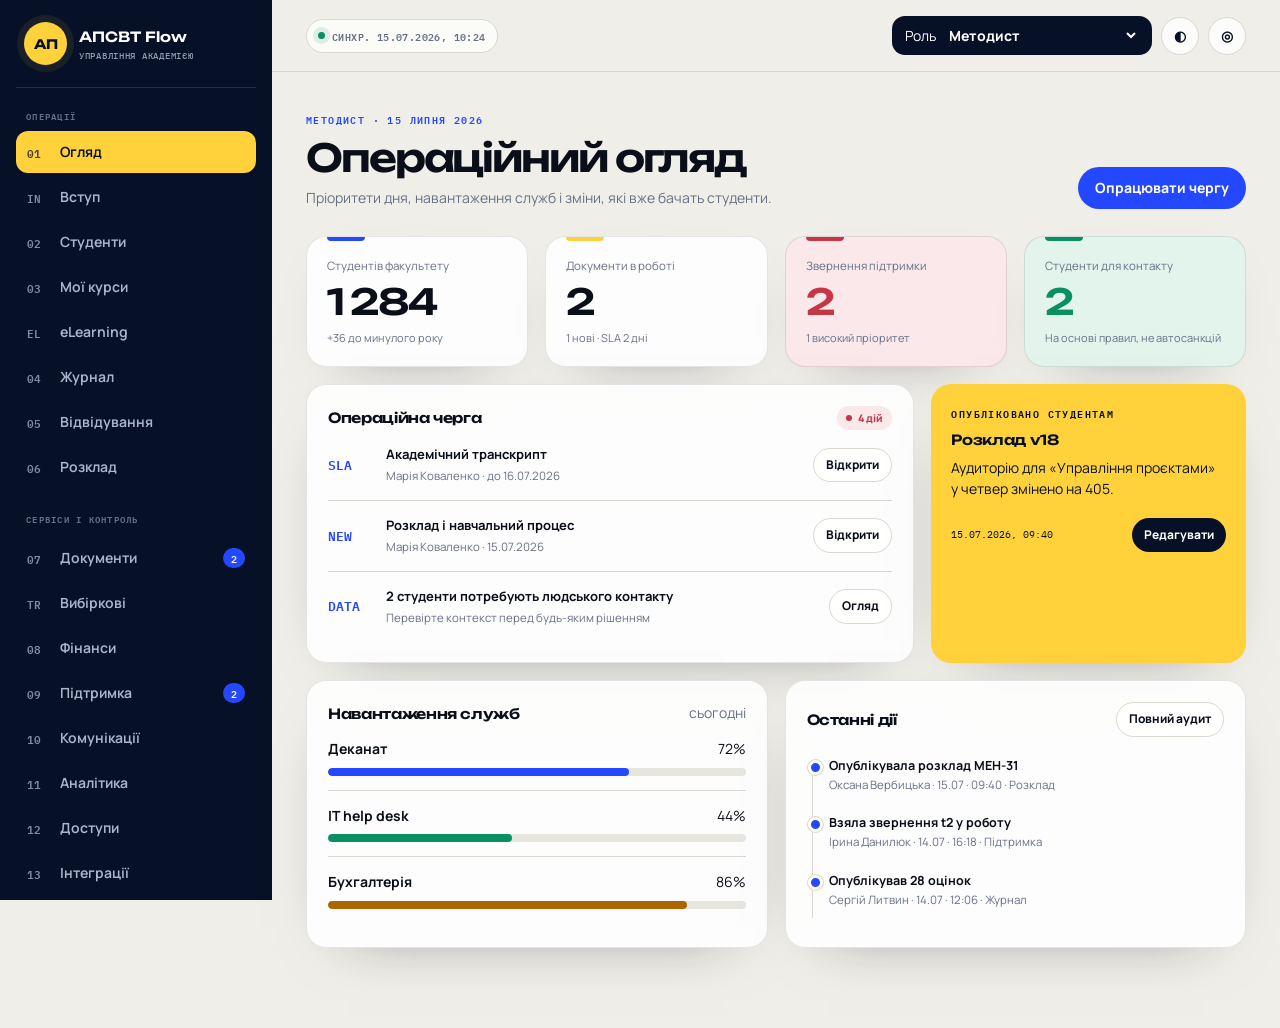
==== commit da08d39f: "Add admissions and digital onboarding" ====
--- a/admin.html
+++ b/admin.html
@@ -14,6 +14,7 @@
     <div class="nav-group">Операції</div>
     <nav class="nav" aria-label="Навігація адміністрації">
       <a href="#/" data-route="/" data-roles="all"><span class="nav-icon">01</span>Огляд</a>
+      <a href="#/admissions" data-route="/admissions" data-roles="Приймальна комісія,Методист,Адміністратор"><span class="nav-icon">IN</span>Вступ</a>
       <a href="#/students" data-route="/students" data-roles="Методист,Викладач,Координатор підтримки,Адміністратор"><span class="nav-icon">02</span>Студенти</a>
       <a href="#/courses" data-route="/courses" data-roles="Викладач,Методист,Адміністратор"><span class="nav-icon">03</span>Мої курси</a>
       <a href="#/elearning" data-route="/elearning" data-roles="Викладач,Методист,Адміністратор"><span class="nav-icon">EL</span>eLearning</a>
@@ -31,10 +32,10 @@
       <a href="#/integrations" data-route="/integrations" data-roles="Адміністратор"><span class="nav-icon">13</span>Інтеграції</a>
       <a href="#/audit" data-route="/audit" data-roles="Методист,Адміністратор"><span class="nav-icon">14</span>Аудит</a>
     </nav>
-    <div class="rail-foot"><div class="identity"><span class="avatar" id="staffAvatar" style="background:linear-gradient(135deg,#0a8f63,#48d2a4)">ОВ</span><span><b id="staffName">Оксана Вербицька</b><span id="staffMeta">Деканат · методист</span></span></div><a class="switch-link" href="student.html"><span>Демо: кабінет студента</span><b>↗</b></a></div>
+    <div class="rail-foot"><div class="identity"><span class="avatar" id="staffAvatar" style="background:linear-gradient(135deg,#0a8f63,#48d2a4)">ОВ</span><span><b id="staffName">Оксана Вербицька</b><span id="staffMeta">Деканат · методист</span></span></div><a class="switch-link" href="student.html"><span>Кабінет студента</span><b>↗</b></a><a class="switch-link" href="admissions.html"><span>Кабінет вступника</span><b>↗</b></a></div>
   </aside>
   <section class="workspace">
-    <header class="topbar"><span class="mobile-brand">АПСВТ Flow</span><div class="sync"><i></i><span id="syncText">Синхронізовано</span></div><div class="top-actions"><label class="rolebar"><span>Роль</span><select id="roleSelect"><option>Методист</option><option>Викладач</option><option>Фінанси</option><option>Координатор підтримки</option><option>Адміністратор</option></select></label><button class="icon-button" data-act="contrast" title="Висока контрастність">◐</button><button class="icon-button" data-go="/audit" title="Журнал аудиту">◎</button></div></header>
+    <header class="topbar"><span class="mobile-brand">АПСВТ Flow</span><div class="sync"><i></i><span id="syncText">Синхронізовано</span></div><div class="top-actions"><label class="rolebar"><span>Роль</span><select id="roleSelect"><option>Методист</option><option>Приймальна комісія</option><option>Викладач</option><option>Фінанси</option><option>Координатор підтримки</option><option>Адміністратор</option></select></label><button class="icon-button" data-act="contrast" title="Висока контрастність">◐</button><button class="icon-button" data-go="/audit" title="Журнал аудиту">◎</button></div></header>
     <main class="main" id="content"><div class="wrap" id="view"></div></main>
   </section>
 </div>
@@ -44,11 +45,12 @@
 const $=s=>document.querySelector(s),view=$('#view');let route='/',role='Методист';try{role=sessionStorage.getItem('apsvt_staff_role')||role}catch(e){}
 const esc=s=>String(s).replace(/[&<>"']/g,c=>({'&':'&amp;','<':'&lt;','>':'&gt;','"':'&quot;',"'":'&#39;'}[c]));
 const roleProfiles={
- 'Методист':{name:'Оксана Вербицька',meta:'Деканат · методист',avatar:'ОВ',home:'/',routes:['/','/students','/courses','/elearning','/gradebook','/attendance','/schedule','/documents','/electives','/support','/communications','/insights','/audit']},
+ 'Методист':{name:'Оксана Вербицька',meta:'Деканат · методист',avatar:'ОВ',home:'/',routes:['/','/admissions','/students','/courses','/elearning','/gradebook','/attendance','/schedule','/documents','/electives','/support','/communications','/insights','/audit']},
+ 'Приймальна комісія':{name:'Аліна Мельник',meta:'Приймальна комісія · координаторка',avatar:'АМ',home:'/admissions',routes:['/','/admissions','/support','/communications']},
  'Викладач':{name:'Сергій Литвин',meta:'Кафедра менеджменту · професор',avatar:'СЛ',home:'/',routes:['/','/students','/courses','/elearning','/gradebook','/attendance','/schedule']},
  'Фінанси':{name:'Ірина Данилюк',meta:'Бухгалтерія · фінансовий менеджер',avatar:'ІД',home:'/',routes:['/','/finance','/support']},
  'Координатор підтримки':{name:'Наталія Кравченко',meta:'Студентські сервіси · координатор',avatar:'НК',home:'/',routes:['/','/students','/support','/communications','/insights']},
- 'Адміністратор':{name:'Андрій Руденко',meta:'Цифрові системи · адміністратор',avatar:'АР',home:'/',routes:['/','/students','/courses','/elearning','/gradebook','/attendance','/schedule','/documents','/electives','/finance','/support','/communications','/insights','/access','/integrations','/audit']}
+ 'Адміністратор':{name:'Андрій Руденко',meta:'Цифрові системи · адміністратор',avatar:'АР',home:'/',routes:['/','/admissions','/students','/courses','/elearning','/gradebook','/attendance','/schedule','/documents','/electives','/finance','/support','/communications','/insights','/access','/integrations','/audit']}
 };
 const students=[
  {id:'st-001',name:'Марія Коваленко',group:'МЕН-31',program:'Менеджмент',year:3,gpa:88.4,ects:152,attendance:91,status:'active'},
@@ -65,7 +67,7 @@
 const scheduleRows=[['Пн','09:00','Стратегічний менеджмент','Лекція','214'],['Пн','10:35','Стратегічний менеджмент','Практичне','214'],['Вт','09:00','Управління персоналом','Лекція','305'],['Вт','10:35','Фінансовий менеджмент','Лекція','401'],['Ср','10:35','Маркетинговий менеджмент','Лекція','214'],['Чт','12:20','Управління проєктами','Лекція','405'],['Пт','10:35','Управління проєктами','Практичне','401']];
 function S(){return APSVT.get()}function toast(m){const t=$('#toast');t.textContent=m;t.classList.add('show');clearTimeout(t._t);t._t=setTimeout(()=>t.classList.remove('show'),2700)}
 function modal(html){$('#modal').innerHTML=html;$('#modalBack').classList.add('open');setTimeout(()=>$('#modal input,#modal textarea,#modal select')?.focus(),30)}function closeModal(){$('#modalBack').classList.remove('open')}
-function tag(st){const m={new:['Нове','blue'],progress:['У роботі','amber'],ready:['Готово','green'],closed:['Закрито','gray'],active:['Навчається','green'],attention:['Потребує уваги','red'],high:['Високий','red'],normal:['Звичайний','blue'],paid:['Сплачено','green'],pending:['Очікується','blue'],overdue:['Прострочено','red'],installment:['Розтермінування','amber'],healthy:['Працює','green'],warning:['Потребує уваги','amber'],invited:['Запрошено','blue'],blocked:['Заблоковано','red'],draft:['Чернетка','gray'],submitted:['Подано','amber'],approved:['Погоджено','green']};const x=m[st]||[st,'gray'];return `<span class="status ${x[1]}">${x[0]}</span>`}
+function tag(st){const m={new:['Нове','blue'],progress:['У роботі','amber'],ready:['Готово','green'],closed:['Закрито','gray'],active:['Навчається','green'],attention:['Потребує уваги','red'],high:['Високий','red'],normal:['Звичайний','blue'],paid:['Сплачено','green'],pending:['Очікується','blue'],overdue:['Прострочено','red'],installment:['Розтермінування','amber'],healthy:['Працює','green'],warning:['Потребує уваги','amber'],invited:['Запрошено','blue'],blocked:['Заблоковано','red'],draft:['Чернетка','gray'],submitted:['Подано','amber'],approved:['Погоджено','green'],verified:['Перевірено','green'],review:['На перевірці','amber'],scheduled:['Заплановано','blue'],passed:['Складено','green'],signed:['Підписано','green'],waiting:['Очікується','gray'],not_required:['Не потрібно','green'],not_scheduled:['Не заплановано','gray']};const x=m[st]||[st,'gray'];return `<span class="status ${x[1]}">${x[0]}</span>`}
 function header(ey,title,desc,actions=''){return `<div class="page-head reveal"><div><div class="eyebrow">${ey}</div><h1>${title}</h1><p>${desc}</p></div><div class="head-actions">${actions}</div></div>`}
 function dashboard(){if(role!=='Методист')return roleDashboard();const s=S(),queue=s.requests.filter(x=>['new','progress'].includes(x.status)),tickets=s.tickets.filter(x=>x.status!=='closed'),attention=students.filter(x=>x.status==='attention');view.innerHTML=header(`${role} · 15 липня 2026`,'Операційний огляд','Пріоритети дня, навантаження служб і зміни, які вже бачать студенти.',`<button class="btn btn-primary" data-go="/documents">Опрацювати чергу</button>`) + `<div class="grid grid-4"><section class="card metric reveal"><div class="metric-label">Студентів факультету</div><div class="metric-value">1 284</div><div class="metric-foot">+36 до минулого року</div></section><section class="card metric yellow reveal"><div class="metric-label">Документи в роботі</div><div class="metric-value">${queue.length}</div><div class="metric-foot">${queue.filter(x=>x.status==='new').length} нові · SLA 2 дні</div></section><section class="card metric red reveal"><div class="metric-label">Звернення підтримки</div><div class="metric-value">${tickets.length}</div><div class="metric-foot">${tickets.filter(x=>x.priority==='high').length} високий пріоритет</div></section><section class="card metric green reveal"><div class="metric-label">Студенти для контакту</div><div class="metric-value">${attention.length}</div><div class="metric-foot">На основі правил, не автосанкцій</div></section></div>
 <div class="grid split" style="margin-top:17px"><section class="card pad reveal"><div class="row"><h2>Операційна черга</h2><span class="status red">${queue.length+tickets.length} дій</span></div><div class="priority"><b class="priority-time">SLA</b><div><b>${queue[0]?esc(queue[0].type):'Черга документів порожня'}</b><span>${queue[0]?esc(queue[0].student)+' · до '+queue[0].due:'Немає дій'}</span></div><button class="btn btn-ghost btn-sm" data-go="/documents">Відкрити</button></div><div class="priority"><b class="priority-time">NEW</b><div><b>${tickets[0]?esc(tickets[0].topic):'Немає звернень'}</b><span>${tickets[0]?esc(tickets[0].student)+' · '+tickets[0].date:'Черга порожня'}</span></div><button class="btn btn-ghost btn-sm" data-go="/support">Відкрити</button></div><div class="priority"><b class="priority-time">DATA</b><div><b>2 студенти потребують людського контакту</b><span>Перевірте контекст перед будь-яким рішенням</span></div><button class="btn btn-ghost btn-sm" data-go="/insights">Огляд</button></div></section><section class="card notice reveal"><div class="eyebrow">Опубліковано студентам</div><h2>Розклад ${s.schedule.version}</h2><p style="margin-top:9px">${esc(s.schedule.note)}</p><div class="row" style="margin-top:18px"><span class="mono" style="font-size:10px">${s.schedule.publishedAt}</span><button class="btn btn-dark btn-sm" data-go="/schedule">Редагувати</button></div></section></div>
@@ -73,6 +75,7 @@
 function roleDashboard(){
  const s=S(),openTickets=s.tickets.filter(x=>x.status!=='closed').length,overdue=s.payments.filter(x=>x.status==='overdue'),warn=s.integrations.filter(x=>x.status!=='healthy').length;
  const configs={
+  'Приймальна комісія':{title:'Центр цифрового вступу',desc:'Заяви, документи, випробування, договори, платежі та зарахування в одному контрольованому маршруті.',primary:['Відкрити заяви','/admissions'],metrics:[['Активні заяви',String(s.admissions.applicants.filter(x=>x.status!=='enrolled').length),'вступна кампанія 2026',''],['Документи на перевірці',String(s.admissions.applicants.flatMap(x=>x.documents).filter(x=>x.status==='review').length),'потрібне людське рішення','yellow'],['Співбесіди сьогодні','6','2 онлайн · 4 очно','green'],['Готові до зарахування',String(s.admissions.applicants.filter(x=>x.status==='offer').length),'після договору та оплати','red']],tasks:[['DOCS','Перевірити документи','Нові файли вступників','/admissions'],['TODAY','Опублікувати результати','Співбесіди та фахові іспити','/admissions'],['EDEBO','Звірити обмін даними','ЄДЕБО · остання синхронізація','/admissions']],side:'Кампанія сьогодні',items:['Заяв за добу · 47','Договорів підписано · 18','Платежів підтверджено · 12']},
   'Викладач':{title:'Викладацький простір',desc:'Мої курси, заняття, оцінювання і групи — без адміністративного шуму.',primary:['Відкрити журнал','/gradebook'],metrics:[['Мої курси','3','2 активні цього тижня',''],['Студентів у групах','86','5 навчальних груп','yellow'],['Неперевірені роботи','28','7 з високим пріоритетом','red'],['Середнє відвідування','87%','+3 п.п. за місяць','green']],tasks:[['09:00','Відмітити МЕН-31','Управління проєктами · практичне','/attendance'],['TODAY','Опублікувати модуль 2','Фінансовий менеджмент · 28 оцінок','/gradebook'],['24 JUL','Підготувати нове завдання','Стратегічний менеджмент','/courses']],side:'Мої найближчі заняття',items:['Ср · 12:20 · Управління проєктами','Чт · 09:00 · Стратегічний менеджмент','Пт · 10:35 · Управління проєктами']},
   'Фінанси':{title:'Фінансовий центр',desc:'Платежі, зіставлення виписок, розтермінування і фінансові звернення студентів.',primary:['Відкрити платежі','/finance'],metrics:[['Очікується до 25.08','77 000 грн','3 контракти в демо',''],['Прострочено',overdue.reduce((a,x)=>a+x.amount,0).toLocaleString('uk-UA')+' грн',overdue.length+' договір','red'],['Не зіставлено','3','операції з виписки','yellow'],['Розтермінування','7','2 потребують рішення','green']],tasks:[['BANK','Зіставити 3 операції','Банківська виписка · імпорт 08:00','/finance'],['SLA','Відповісти Богдану Морозу','Запит на розтермінування','/support'],['25 AUG','Підготувати нагадування','Контракти осіннього семестру','/finance']],side:'Платіжний цикл',items:['08:00 · Імпорт банківської виписки','12:00 · Звірка договорів','17:30 · Дайджест боржникам']},
   'Координатор підтримки':{title:'Центр студентської підтримки',desc:'Єдина черга звернень, маршрутизація між службами та контроль строків відповіді.',primary:['Розібрати звернення','/support'],metrics:[['Відкриті звернення',String(openTickets),'у всіх службах',''],['У межах SLA','93%','ціль · 90%','green'],['Без відповідального',String(s.tickets.filter(x=>x.owner==='Не призначено').length),'потребують маршрутизації','red'],['Середня відповідь','3,4 год','−28 хв за тиждень','yellow']],tasks:[['NEW','Призначити нові звернення','Черга без відповідального','/support'],['CARE','Перевірити складні кейси','Людська перевірка контексту','/insights'],['COMMS','Оновити довідку студентам','Часті питання цього тижня','/communications']],side:'Стан служб',items:['Деканат · навантаження 72%','IT help desk · навантаження 44%','Психолог · 3 вільні слоти']},
@@ -92,7 +95,7 @@
 function attendance(){const s=S();view.innerHTML=header('МЕН-31 · Управління проєктами','Відвідування','Швидка відмітка групи, пояснення пропусків і агрегований сигнал для своєчасної підтримки.',`<button class="btn btn-primary" data-act="saveAttendance">Зберегти заняття</button>`) + `<div class="grid split"><section class="card reveal"><div class="card-head"><h2>15 липня · практичне</h2><span class="status amber">Не збережено</span></div><div class="table-wrap"><table><thead><tr><th>Студент</th><th>Статус</th><th>Коментар</th></tr></thead><tbody>${roster.map((r,i)=>`<tr><td class="table-title">${r[0]}</td><td><select class="input" style="min-height:36px;padding:6px 9px"><option>Присутній</option><option ${i===1?'selected':''}>Відсутній</option><option>Запізнення</option><option>Поважна причина</option></select></td><td><input class="input" style="min-height:36px;padding:6px 9px" placeholder="Необовʼязково"></td></tr>`).join('')}</tbody></table></div></section><aside class="card pad reveal"><h2>Група за семестр</h2><ul class="list">${s.attendance.map(a=>`<li><div class="row"><b>${esc(a.course)}</b><span class="mono">${Math.round(a.attended/a.total*100)}%</span></div><div class="progress" style="margin-top:8px"><i style="width:${Math.round(a.attended/a.total*100)}%;background:${a.attended/a.total<.8?'var(--amber)':'var(--green)'}"></i></div></li>`).join('')}</ul><p class="muted" style="margin-top:14px">Поріг 75% — лише сигнал для перевірки контексту, а не автоматичне рішення.</p></aside></div>`}
 function scheduleAdmin(){const s=S();view.innerHTML=header('МЕН-31 · 2025/26','Редактор розкладу','Зміни зберігаються як чернетка; студенти бачать їх лише після контрольованої публікації.',`<button class="btn btn-ghost" data-act="validateSchedule">Перевірити конфлікти</button><button class="btn btn-primary" data-act="publishSchedule">Опублікувати</button>`) + `<section class="card reveal"><div class="card-head"><h2>Версія ${s.schedule.version}</h2><span class="status green">Опубліковано ${s.schedule.publishedAt}</span></div><div class="table-wrap"><table><thead><tr><th>День</th><th>Час</th><th>Дисципліна</th><th>Тип</th><th>Аудиторія</th><th></th></tr></thead><tbody>${scheduleRows.map((r,i)=>`<tr><td><b>${r[0]}</b></td><td>${r[1]}</td><td class="table-title">${r[2]}</td><td>${r[3]}</td><td><input class="input room" value="${r[4]}" style="width:90px;min-height:36px;padding:6px 9px"></td><td><button class="btn btn-ghost btn-sm" data-act="editSlot">Змінити</button></td></tr>`).join('')}</tbody></table></div></section><section class="card pad reveal" style="margin-top:17px"><div class="field"><label>Повідомлення про зміну для студентів</label><textarea class="input" id="scheduleNote" rows="3">${esc(s.schedule.note)}</textarea><small>Цей текст зʼявиться у кабінеті студента разом із новою версією.</small></div></section>`}
 function documents(){const req=S().requests;view.innerHTML=header('Документообіг · SLA 2 дні','Запити студентів','Призначення відповідального, прозорий строк і синхронний статус у студентському кабінеті.',`<button class="btn btn-ghost" data-act="exportQueue">Експорт черги</button>`) + `<div class="kanban reveal">${[['new','Нові'],['progress','У роботі'],['ready','Готові']].map(([st,label])=>`<section class="lane"><div class="lane-head"><span>${label}</span><span class="status ${st==='new'?'blue':st==='progress'?'amber':'green'}">${req.filter(x=>x.status===st).length}</span></div>${req.filter(x=>x.status===st).map(r=>`<article class="ticket"><span class="status ${st==='new'?'blue':st==='progress'?'amber':'green'}">${esc(r.type)}</span><b style="display:block;margin-top:10px">${esc(r.student)}</b><small>${r.group} · ${esc(r.detail)}</small><small>Подано ${r.date} · строк ${r.due}</small><div class="row"><span class="muted" style="font-size:10.5px">${esc(r.owner)}</span>${st!=='ready'?`<button class="btn btn-primary btn-sm" data-advance-request="${r.id}">${st==='new'?'Взяти':'Готово'}</button>`:`<button class="btn btn-ghost btn-sm" data-act="download">PDF</button>`}</div></article>`).join('')||`<div class="empty-state"><b>Черга порожня</b><p class="muted">Нові картки зʼявляться автоматично.</p></div>`}</section>`).join('')}</div>`}
-function documentsEnhancedAdmin(){const s=S(),transcripts=s.requests.filter(r=>r.workflow==='transcript'),other=s.requests.filter(r=>r.workflow!=='transcript'),stages=[['request','Запит'],['generation','Автоформування'],['validation','Перевірка'],['kep','КЕП'],['ready','Готово']];view.innerHTML=header('Цифровий документообіг · КЕП','Транскрипти та документи','Академічний транскрипт формується з оцінок і кредитів автоматично, проходить людську перевірку та передається на кваліфікований електронний підпис.',`<button class="btn btn-ghost" data-act="exportQueue">Експорт черги</button>`) + `<section class="card pad reveal"><div class="row mobile-stack"><div><div class="eyebrow">Контрольований процес</div><h2 style="font-size:19px">Транскрипт → перевірка → КЕП → студент</h2></div><span class="status green">Журнал дій увімкнено</span></div><div class="grid grid-4" style="margin-top:18px">${stages.slice(1).map((x,i)=>`<div class="card pad" style="box-shadow:none"><div class="mono muted" style="font-size:10px">0${i+1}</div><b style="display:block;margin-top:8px">${x[1]}</b></div>`).join('')}</div></section><div class="grid grid-2" style="margin-top:17px">${transcripts.map(r=>{const stage=r.transcriptStage||'request',index=stages.findIndex(x=>x[0]===stage),action=stage==='request'||stage==='generation'?['generate','Сформувати автоматично']:stage==='validation'?['kep','Передати на КЕП']:stage==='kep'?['sign','Підписано КЕП']:['download','Завантажити PDF'];return `<section class="card pad reveal"><div class="row"><span class="status ${stage==='ready'?'green':stage==='kep'?'blue':'amber'}">${stages[Math.max(index,0)][1]}</span><span class="mono muted">${esc(r.id)}</span></div><h2 style="font-size:19px;margin-top:16px">${esc(r.student)}</h2><p class="muted">${esc(r.group)} · ${esc(r.detail)} · строк ${esc(r.due)}</p><div class="progress" style="margin:18px 0 9px"><i style="width:${Math.max(10,(index+1)/stages.length*100)}%;background:${stage==='ready'?'var(--green)':'var(--blue)'}"></i></div><div class="row"><span class="muted">${r.file?esc(r.file):stage==='validation'?'Чернетку сформовано з реєстру оцінок і ЄКТС':stage==='kep'?'Очікує підпису уповноваженої особи':'Очікує формування'}</span><button class="btn ${stage==='ready'?'btn-ghost':'btn-primary'} btn-sm" data-transcript-action="${action[0]}" data-request="${r.id}">${action[1]}</button></div><ul class="list" style="margin-top:14px"><li><div class="row"><span>Дані студента й програми</span><b style="color:var(--green)">Перевірено</b></div></li><li><div class="row"><span>Оцінки та кредити ЄКТС</span><b style="color:${index>=2?'var(--green)':'var(--amber)'}">${index>=2?'Звірено':'Автоматично'}</b></div></li><li><div class="row"><span>Кваліфікований підпис</span><b style="color:${r.kep==='signed'?'var(--green)':'var(--muted)'}">${r.kep==='signed'?'Накладено':'Ще не накладено'}</b></div></li></ul></section>`}).join('')||'<section class="card pad reveal"><div class="empty-state"><b>Запитів на транскрипт немає</b></div></section>'}</div><section class="card reveal" style="margin-top:17px"><div class="card-head"><h2>Інші запити студентів</h2><span class="status blue">${other.filter(x=>x.status!=='ready').length} активні</span></div><div class="table-wrap"><table><thead><tr><th>Запит</th><th>Студент</th><th>Строк</th><th>Відповідальний</th><th>Статус</th><th></th></tr></thead><tbody>${other.map(r=>`<tr><td><b>${esc(r.type)}</b><div class="table-sub">${esc(r.detail)}</div></td><td>${esc(r.student)} · ${esc(r.group)}</td><td>${esc(r.due)}</td><td>${esc(r.owner)}</td><td>${tag(r.status)}</td><td>${r.status!=='ready'?`<button class="btn btn-primary btn-sm" data-advance-request="${r.id}">${r.status==='new'?'Взяти':'Готово'}</button>`:`<button class="btn btn-ghost btn-sm" data-act="download">PDF</button>`}</td></tr>`).join('')}</tbody></table></div></section>`}
+function documentsEnhancedAdmin(){const s=S(),transcripts=s.requests.filter(r=>r.workflow==='transcript'),other=s.requests.filter(r=>r.workflow!=='transcript'),stages=[['request','Запит'],['generation','Автоформування'],['validation','Перевірка'],['kep','КЕП'],['ready','Готово']];view.innerHTML=header('Цифровий документообіг · КЕП','Транскрипти та документи','Академічний транскрипт формується з оцінок і кредитів автоматично, проходить людську перевірку та передається на кваліфікований електронний підпис.',`<button class="btn btn-ghost" data-act="exportQueue">Експорт черги</button>`) + `<section class="card pad reveal"><div class="row mobile-stack"><div><div class="eyebrow">Контрольований процес</div><h2 style="font-size:19px">Транскрипт → перевірка → КЕП → студент</h2></div><span class="status green">Журнал дій увімкнено</span></div><div class="grid grid-4" style="margin-top:18px">${stages.slice(1).map((x,i)=>`<div class="card pad" style="box-shadow:none"><div class="mono muted" style="font-size:10px">0${i+1}</div><b style="display:block;margin-top:8px">${x[1]}</b></div>`).join('')}</div></section><div class="grid grid-2" style="margin-top:17px">${transcripts.map(r=>{const stage=r.transcriptStage||'request',index=stages.findIndex(x=>x[0]===stage),action=stage==='request'||stage==='generation'?['generate','Сформувати автоматично']:stage==='validation'?['kep','Передати на КЕП']:stage==='kep'?['sign','Підписано КЕП']:['download','Завантажити PDF'];return `<section class="card pad reveal"><div class="row"><span class="status ${stage==='ready'?'green':stage==='kep'?'blue':'amber'}">${stages[Math.max(index,0)][1]}</span><span class="mono muted">${esc(r.id)}</span></div><h2 style="font-size:19px;margin-top:16px">${esc(r.student)}</h2><p class="muted">${esc(r.group)} · ${esc(r.detail)} · строк ${esc(r.due)}</p><div class="progress" style="margin:18px 0 9px"><i style="width:${Math.max(10,(index+1)/stages.length*100)}%;background:${stage==='ready'?'var(--green)':'var(--blue)'}"></i></div><div class="row mobile-stack"><span class="muted">${r.file?esc(r.file):stage==='validation'?'Чернетку сформовано з реєстру оцінок і ЄКТС':stage==='kep'?'Очікує підпису уповноваженої особи':'Очікує формування'}</span><div class="head-actions"><button class="btn btn-ghost btn-sm" data-transcript-draft="${r.studentId}">Непідписаний PDF</button><button class="btn ${stage==='ready'?'btn-ghost':'btn-primary'} btn-sm" data-transcript-action="${action[0]}" data-request="${r.id}">${action[1]}</button></div></div><ul class="list" style="margin-top:14px"><li><div class="row"><span>Дані студента й програми</span><b style="color:var(--green)">Перевірено</b></div></li><li><div class="row"><span>Оцінки та кредити ЄКТС</span><b style="color:${index>=2?'var(--green)':'var(--amber)'}">${index>=2?'Звірено':'Автоматично'}</b></div></li><li><div class="row"><span>Кваліфікований підпис</span><b style="color:${r.kep==='signed'?'var(--green)':'var(--muted)'}">${r.kep==='signed'?'Накладено':'Ще не накладено'}</b></div></li></ul></section>`}).join('')||'<section class="card pad reveal"><div class="empty-state"><b>Запитів на транскрипт немає</b></div></section>'}</div><section class="card reveal" style="margin-top:17px"><div class="card-head"><h2>Інші запити студентів</h2><span class="status blue">${other.filter(x=>x.status!=='ready').length} активні</span></div><div class="table-wrap"><table><thead><tr><th>Запит</th><th>Студент</th><th>Строк</th><th>Відповідальний</th><th>Статус</th><th></th></tr></thead><tbody>${other.map(r=>`<tr><td><b>${esc(r.type)}</b><div class="table-sub">${esc(r.detail)}</div></td><td>${esc(r.student)} · ${esc(r.group)}</td><td>${esc(r.due)}</td><td>${esc(r.owner)}</td><td>${tag(r.status)}</td><td>${r.status!=='ready'?`<button class="btn btn-primary btn-sm" data-advance-request="${r.id}">${r.status==='new'?'Взяти':'Готово'}</button>`:`<button class="btn btn-ghost btn-sm" data-act="download">PDF</button>`}</td></tr>`).join('')}</tbody></table></div></section>`}
 function supportAdmin(){const all=S().tickets,tickets=role==='Фінанси'?all.filter(t=>t.topic.includes('Фінанс')):all;const scope=role==='Фінанси'?'Показані лише фінансові звернення; чутливі звернення інших служб недоступні.':'Маршрутизація звернень між деканатом, IT, фінансами, психологом і координатором доступності.';view.innerHTML=header(role==='Фінанси'?'Фінансові звернення':'Єдине сервісне вікно','Підтримка студентів',scope,role==='Фінанси'?'':`<button class="btn btn-ghost" data-act="supportRules">Правила маршрутизації</button>`) + `<div class="kanban reveal">${[['new','Нерозібрані'],['progress','У роботі'],['closed','Закриті']].map(([st,label])=>`<section class="lane"><div class="lane-head"><span>${label}</span><span>${tickets.filter(x=>x.status===st).length}</span></div>${tickets.filter(x=>x.status===st).map(t=>`<article class="ticket"><div class="row"><span class="status ${t.priority==='high'?'red':'blue'}">${t.priority==='high'?'Високий':'Звичайний'}</span><span class="mono muted" style="font-size:9px">${t.date}</span></div><b style="display:block;margin-top:10px">${esc(t.topic)}</b><small>${esc(t.student)} · ${t.group}</small><p style="margin-top:8px;font-size:12px">${esc(t.message)}</p><div class="row"><span class="muted" style="font-size:10.5px">${esc(t.owner)}</span>${st!=='closed'?`<button class="btn btn-primary btn-sm" data-advance-ticket="${t.id}">${st==='new'?'Призначити':'Закрити'}</button>`:`<span class="status green">Закрито</span>`}</div></article>`).join('')||`<div class="empty-state"><b>Немає звернень</b></div>`}</section>`).join('')}</div>`}
 function communications(){const notes=S().announcements;view.innerHTML=header('Повідомлення без дублювання','Комунікації','Створюйте цільові оголошення для кабінету студента; чернетки не публікуються випадково.',`<button class="btn btn-primary" data-act="newAnnouncement">Нове оголошення</button>`) + `<div class="grid split"><section class="card pad reveal"><div class="row"><h2>Опубліковано</h2><span class="status green">${notes.filter(n=>n.published).length} активні</span></div><ul class="list">${notes.map(n=>`<li><div class="row"><span class="status ${n.tag==='Важливо'?'red':'blue'}">${esc(n.tag)}</span><span class="mono muted" style="font-size:9px">${n.date}</span></div><b style="display:block;margin-top:9px">${esc(n.title)}</b><p class="muted">${esc(n.body)}</p><div class="row" style="margin-top:10px"><span>${n.published?tag('ready'):tag('new')}</span><button class="btn btn-ghost btn-sm" data-toggle-news="${n.id}">${n.published?'Зняти':'Опублікувати'}</button></div></li>`).join('')}</ul></section><aside class="grid"><section class="card pad reveal"><div class="eyebrow">Охоплення за 7 днів</div><div class="metric-value">82%</div><p class="muted">1 053 зі 1 284 студентів прочитали важливі повідомлення.</p></section><section class="card pad reveal"><h2>Канали</h2><ul class="list"><li><div class="row"><span>Кабінет студента</span><span class="status green">Активний</span></div></li><li><div class="row"><span>Email-дайджест</span><span class="status green">Щодня 18:00</span></div></li><li><div class="row"><span>Критичні SMS</span><span class="status gray">Лише надзвичайні</span></div></li></ul></section></aside></div>`}
 function insights(){const attention=students.filter(x=>x.status==='attention');view.innerHTML=header('Підтримка рішень, не автоматичні рішення','Аналітика навчального досвіду','Агреговані показники допомагають побачити проблеми раніше. Індивідуальні кейси завжди перевіряє людина.',`<button class="btn btn-ghost" data-act="methodology">Методологія</button>`) + `<div class="grid grid-4"><section class="card metric reveal"><div class="metric-label">Регулярна активність</div><div class="metric-value">86%</div><div class="metric-foot">+4 п.п. за місяць</div></section><section class="card metric green reveal"><div class="metric-label">Середнє відвідування</div><div class="metric-value">88%</div><div class="metric-foot">По факультету</div></section><section class="card metric yellow reveal"><div class="metric-label">Звернення закрито в SLA</div><div class="metric-value">93%</div><div class="metric-foot">Ціль · 90%</div></section><section class="card metric red reveal"><div class="metric-label">Потребують перевірки</div><div class="metric-value">${attention.length}</div><div class="metric-foot">Немає автоматичних санкцій</div></section></div><div class="grid split" style="margin-top:17px"><section class="card pad reveal"><div class="row"><h2>Залученість за тижнями</h2><span class="muted">агреговано</span></div><div class="chart">${[68,72,70,81,84,79,86,88].map((h,i)=>`<div class="bar" style="height:${h}%"><span>W${i+1}</span></div>`).join('')}</div></section><section class="card pad reveal"><h2>Сигнали для людської перевірки</h2><ul class="list">${attention.map(s=>`<li><div class="row"><div><b>${esc(s.name)}</b><p class="muted">${s.group} · відвідування ${s.attendance}% · бал ${s.gpa}</p></div><button class="btn btn-ghost btn-sm" data-student="${s.id}">Контекст</button></div></li>`).join('')}</ul><p class="muted" style="margin-top:13px">Не використовувати для дисциплінарних рішень без перевірки даних, пояснення студента та участі уповноваженої особи.</p></section></div>`}
@@ -100,13 +103,18 @@
 function financeView(){const payments=S().payments,total=payments.filter(x=>x.status==='pending').reduce((a,x)=>a+x.amount,0),late=payments.filter(x=>x.status==='overdue').reduce((a,x)=>a+x.amount,0);view.innerHTML=header('Бухгалтерія · контрактне навчання','Платежі та договори','Зіставлення оплат, нагадування, розтермінування і синхронний фінансовий статус у кабінеті студента.',`<button class="btn btn-ghost" data-act="importBank">Імпорт виписки</button><button class="btn btn-primary" data-act="reconcile">Зіставити операції</button>`) + `<div class="grid grid-4"><section class="card metric reveal"><div class="metric-label">Очікується</div><div class="metric-value">${total.toLocaleString('uk-UA')}</div><div class="metric-foot">грн · до 25 серпня</div></section><section class="card metric red reveal"><div class="metric-label">Прострочено</div><div class="metric-value">${late.toLocaleString('uk-UA')}</div><div class="metric-foot">грн · потребує контакту</div></section><section class="card metric yellow reveal"><div class="metric-label">Не зіставлено</div><div class="metric-value">3</div><div class="metric-foot">операції з ранкового імпорту</div></section><section class="card metric green reveal"><div class="metric-label">Звірено сьогодні</div><div class="metric-value">47</div><div class="metric-foot">на суму 612 800 грн</div></section></div><section class="card reveal" style="margin-top:17px"><div class="card-head"><h2>Контракти і платежі</h2><span class="status green">Банк · імпорт 08:00</span></div><div class="table-wrap"><table><thead><tr><th>Студент</th><th>Період</th><th class="num">Сума</th><th>Строк</th><th>План</th><th>Статус</th><th></th></tr></thead><tbody>${payments.map(p=>`<tr><td><b>${esc(p.student)}</b><div class="table-sub">${p.group}</div></td><td>${esc(p.period)}</td><td class="num"><b>${p.amount.toLocaleString('uk-UA')} грн</b></td><td>${p.due}</td><td>${esc(p.plan)}</td><td>${tag(p.status)}</td><td><div class="row">${p.status!=='paid'?`<button class="btn btn-ghost btn-sm" data-remind-payment="${p.id}">Нагадати</button><button class="btn btn-primary btn-sm" data-paid-payment="${p.id}">Сплачено</button>`:`<button class="btn btn-ghost btn-sm" data-act="download">Квитанція</button>`}</div></td></tr>`).join('')}</tbody></table></div></section><section class="card pad reveal" style="margin-top:17px"><div class="row mobile-stack"><div><h2>Рішення щодо розтермінування</h2><p class="muted">Перед погодженням система показує історію договору, але фінальне рішення завжди приймає уповноважений працівник.</p></div><button class="btn btn-yellow" data-act="installment">Розглянути 2 заяви</button></div></section>`}
 function accessView(){const users=[['Оксана Вербицька','Методист','Деканат','active'],['Сергій Литвин','Викладач','Каф. менеджменту','active'],['Ірина Данилюк','Фінанси','Бухгалтерія','active'],['Наталія Кравченко','Координатор підтримки','Студентські сервіси','active'],['Дмитро Савчук','Викладач','Каф. фінансів','invited'],['Олена Марченко','Методист','Архів','blocked']];view.innerHTML=header('Адміністратор · RBAC','Користувачі та доступи','Ролі визначають видимі розділи, доступні дані й дозволені дії. Тимчасові права мають строк завершення.',`<button class="btn btn-primary" data-act="inviteUser">Запросити працівника</button>`) + `<div class="grid grid-3"><section class="card metric reveal"><div class="metric-label">Працівників</div><div class="metric-value">178</div><div class="metric-foot">164 активні цього місяця</div></section><section class="card metric green reveal"><div class="metric-label">MFA</div><div class="metric-value">86%</div><div class="metric-foot">24 акаунти без другого фактора</div></section><section class="card metric yellow reveal"><div class="metric-label">Тимчасові доступи</div><div class="metric-value">7</div><div class="metric-foot">2 завершуються цього тижня</div></section></div><section class="card reveal" style="margin-top:17px"><div class="card-head"><h2>Працівники і ролі</h2><span class="status green">Принцип мінімальних привілеїв</span></div><div class="table-wrap"><table><thead><tr><th>Працівник</th><th>Підрозділ</th><th>Роль</th><th>Статус</th><th>Останній вхід</th><th></th></tr></thead><tbody>${users.map((u,i)=>`<tr><td class="table-title">${u[0]}</td><td>${u[2]}</td><td><select class="input access-role" style="min-height:36px;padding:6px 9px"><option ${u[1]==='Методист'?'selected':''}>Методист</option><option ${u[1]==='Викладач'?'selected':''}>Викладач</option><option ${u[1]==='Фінанси'?'selected':''}>Фінанси</option><option ${u[1]==='Координатор підтримки'?'selected':''}>Координатор підтримки</option><option ${u[1]==='Адміністратор'?'selected':''}>Адміністратор</option></select></td><td>${tag(u[3])}</td><td>${i<4?'Сьогодні · '+(9+i)+':2'+i:'—'}</td><td><button class="btn btn-ghost btn-sm" data-act="userAccess">Деталі</button></td></tr>`).join('')}</tbody></table></div></section><section class="card pad reveal" style="margin-top:17px"><h2>Матриця повноважень</h2><div class="table-wrap"><table><thead><tr><th>Роль</th><th>Навчальні дані</th><th>Фінанси</th><th>Підтримка</th><th>Системні права</th></tr></thead><tbody><tr><td class="table-title">Викладач</td><td>Власні курси</td><td>Немає</td><td>Немає</td><td>Немає</td></tr><tr><td class="table-title">Методист</td><td>Факультет</td><td>Статус без деталей</td><td>Деканат</td><td>Немає</td></tr><tr><td class="table-title">Фінанси</td><td>Ідентифікаційний мінімум</td><td>Повний доступ</td><td>Фінансові звернення</td><td>Немає</td></tr><tr><td class="table-title">Адміністратор</td><td>Технічна підтримка</td><td>Без змісту платежів</td><td>Метадані</td><td>Повний аудит</td></tr></tbody></table></div></section>`}
 function integrationsView(){const items=S().integrations;view.innerHTML=header('Системні сервіси','Інтеграції та здоровʼя систем','Контроль обміну даними між реєстром, навчальними інструментами, поштою та фінансовими сервісами.',`<button class="btn btn-primary" data-act="syncAll">Синхронізувати все</button>`) + `<div class="grid grid-2">${items.map(x=>`<section class="card pad reveal"><div class="row"><div><div class="eyebrow">${x.id.toUpperCase()}</div><h2 style="font-size:18px">${esc(x.name)}</h2></div>${tag(x.status)}</div><ul class="list" style="margin-top:12px"><li><div class="row"><span class="muted">Остання синхронізація</span><b>${x.last}</b></div></li><li><div class="row"><span class="muted">Обсяг</span><b>${esc(x.records)}</b></div></li><li><div class="row"><span class="muted">Режим</span><b>${x.id==='bank'?'За розкладом':'Подієвий'}</b></div></li></ul><div class="row" style="margin-top:15px"><button class="btn btn-ghost btn-sm" data-sync-one="${x.id}">Синхронізувати</button><button class="btn btn-ghost btn-sm" data-act="integrationLog">Журнал</button></div></section>`).join('')}</div><section class="card pad reveal" style="margin-top:17px;border-left:5px solid var(--yellow)"><div class="row mobile-stack"><div><h2>Банківська виписка: 3 операції потребують зіставлення</h2><p class="muted">Інтеграція працює, але платежі не знайдені за призначенням. Дані не будуть автоматично зараховані без перевірки.</p></div><button class="btn btn-yellow" data-go="/finance">Перевірити</button></div></section>`}
-const routes={'/':dashboard,'/students':studentsView,'/courses':coursesView,'/elearning':elearningAdmin,'/electives':electivesAdmin,'/gradebook':gradebook,'/attendance':attendance,'/schedule':scheduleAdmin,'/documents':documentsEnhancedAdmin,'/finance':financeView,'/support':supportAdmin,'/communications':communications,'/insights':insights,'/access':accessView,'/integrations':integrationsView,'/audit':audit};
+function admissionsAdmin(){const s=S(),apps=s.admissions.applicants,docs=apps.flatMap(x=>x.documents),enrolled=apps.filter(x=>x.status==='enrolled').length,statusLabel=value=>({in_review:['Розглядається','amber'],offer:['Рекомендовано','blue'],documents:['Документи','amber'],enrolled:['Зараховано','green']}[value]||[value,'gray']);view.innerHTML=header(`${s.admissions.cycle.name} · ЄДЕБО ${s.admissions.cycle.edeboLastSync}`,'Вступ і цифровий онбординг','Керуйте заявами від першого подання до автоматичного створення студентського профілю.',`<a class="btn btn-ghost" href="admissions.html">Кабінет вступника</a><button class="btn btn-primary" data-act="syncAdmissionsEdebo">Синхронізувати ЄДЕБО</button>`) + `<div class="grid grid-4"><section class="card metric reveal"><div class="metric-label">Активні заяви</div><div class="metric-value">${apps.length}</div><div class="metric-foot">демонстраційна вибірка</div></section><section class="card metric yellow reveal"><div class="metric-label">Документи на перевірці</div><div class="metric-value">${docs.filter(x=>x.status==='review').length}</div><div class="metric-foot">потрібне людське рішення</div></section><section class="card metric green reveal"><div class="metric-label">ЄДЕБО синхронізовано</div><div class="metric-value">${apps.filter(x=>x.edebo.status==='synced').length}/${apps.length}</div><div class="metric-foot">без повторного введення</div></section><section class="card metric red reveal"><div class="metric-label">Зараховано</div><div class="metric-value">${enrolled}</div><div class="metric-foot">профілі створено автоматично</div></section></div><section class="card reveal" style="margin-top:17px"><div class="card-head"><h2>Заяви вступників</h2><div class="search"><input class="input" id="admissionSearch" placeholder="Пошук за ПІБ або програмою"></div></div><div class="table-wrap"><table><thead><tr><th>Вступник</th><th>Програма</th><th>ЄДЕБО</th><th>Документи</th><th>Випробування</th><th>Договір</th><th>Оплата</th><th>Статус</th><th></th></tr></thead><tbody id="admissionRows">${admissionRows(apps,statusLabel)}</tbody></table></div></section><div class="grid split" style="margin-top:17px"><section class="card pad reveal"><div class="row"><h2>Операційна черга</h2><span class="status red">${docs.filter(x=>x.status==='review').length+apps.filter(x=>x.interview.status==='scheduled').length} дій</span></div>${apps.flatMap(app=>app.documents.filter(x=>x.status==='review').map(doc=>`<div class="priority"><b class="priority-time">DOC</b><div><b>${esc(doc.title)}</b><span>${esc(app.name)} · ${esc(app.program)}</span></div><button class="btn btn-primary btn-sm" data-admission-action="verify-docs" data-applicant-id="${app.id}">Перевірити</button></div>`)).join('')}${apps.filter(x=>x.interview.status==='scheduled').map(app=>`<div class="priority"><b class="priority-time">EXAM</b><div><b>${esc(app.name)}</b><span>${app.interview.date} · ${app.interview.time} · ${app.interview.format}</span></div><button class="btn btn-ghost btn-sm" data-admission-action="pass-interview" data-applicant-id="${app.id}">Результат</button></div>`).join('')}</section><aside class="grid"><section class="card pad reveal"><div class="row"><h2>ЄДЕБО</h2><span class="status green">Працює</span></div><ul class="list"><li><div class="row"><span>Останній обмін</span><b>${s.admissions.cycle.edeboLastSync}</b></div></li><li><div class="row"><span>Зіставлено</span><b>${apps.filter(x=>x.edebo.status==='synced').length}</b></div></li><li><div class="row"><span>Очікує відправлення</span><b>${apps.filter(x=>x.edebo.status!=='synced').length}</b></div></li></ul></section><section class="card notice reveal"><div class="eyebrow">Автоматичне зарахування</div><h2>5 контрольних умов</h2><p style="margin-top:8px">Документи, результат випробування, договір, оплата та ЄДЕБО. Після виконання система створює ID, групу й пошту.</p></section></aside></div>`;setTimeout(()=>{const input=$('#admissionSearch');if(input)input.oninput=()=>{const q=input.value.toLowerCase();$('#admissionRows').innerHTML=admissionRows(apps.filter(app=>(app.name+app.program+app.id).toLowerCase().includes(q)),statusLabel)}},0)}
+function admissionRows(apps,statusLabel){return apps.map(app=>{const st=statusLabel(app.status),verified=app.documents.filter(x=>x.status==='verified').length;return `<tr><td><b>${esc(app.name)}</b><div class="table-sub">${app.id.toUpperCase()} · пріоритет ${app.priority}</div></td><td>${esc(app.program)}<div class="table-sub">${app.degree} · ${app.form}</div></td><td><span class="status ${app.edebo.status==='synced'?'green':'amber'}">${app.edebo.status==='synced'?'Синхр.':'Очікує'}</span></td><td><b>${verified}/${app.documents.length}</b></td><td>${tag(app.interview.status)}</td><td>${tag(app.contract.status)}</td><td>${tag(app.payment.status)}</td><td><span class="status ${st[1]}">${st[0]}</span></td><td><button class="btn btn-ghost btn-sm" data-applicant="${app.id}">Відкрити</button></td></tr>`}).join('')}
+const routes={'/':dashboard,'/admissions':admissionsAdmin,'/students':studentsView,'/courses':coursesView,'/elearning':elearningAdmin,'/electives':electivesAdmin,'/gradebook':gradebook,'/attendance':attendance,'/schedule':scheduleAdmin,'/documents':documentsEnhancedAdmin,'/finance':financeView,'/support':supportAdmin,'/communications':communications,'/insights':insights,'/access':accessView,'/integrations':integrationsView,'/audit':audit};
 function allowed(p){return roleProfiles[role].routes.includes(p)}
 function applyRoleUI(){const p=roleProfiles[role];document.querySelectorAll('.nav a[data-route]').forEach(a=>{a.hidden=a.dataset.roles!=='all'&&!a.dataset.roles.split(',').includes(role)});$('#staffName').textContent=p.name;$('#staffMeta').textContent=p.meta;$('#staffAvatar').textContent=p.avatar;$('#roleSelect').value=role}
 function go(p){if($('#modalBack').classList.contains('open'))closeModal();const target=routes[p]?p:'/';if(!allowed(target)){toast(`Розділ недоступний для ролі «${role}»`);route=roleProfiles[role].home}else route=target;applyRoleUI();routes[route]();document.querySelectorAll('[data-route]').forEach(a=>a.classList.toggle('active',a.dataset.route===route));const s=S();$('#syncText').textContent='Синхр. '+s.updatedAt.split(' · ').pop();$('#docCount').textContent=s.requests.filter(x=>['new','progress'].includes(x.status)).length;$('#ticketCount').textContent=s.tickets.filter(x=>x.status!=='closed').length;scrollTo({top:0,behavior:'instant'})}
 document.addEventListener('click',e=>{
  const link=e.target.closest('a[href^="#/"]');if(link){e.preventDefault();go(link.getAttribute('href').slice(1)||'/');return}
  const g=e.target.closest('[data-go]');if(g){go(g.dataset.go);return}
+ const admission=e.target.closest('[data-admission-action]');if(admission){admissionAction(admission.dataset.applicantId,admission.dataset.admissionAction);return}
+ const applicant=e.target.closest('[data-applicant]');if(applicant){applicantModal(applicant.dataset.applicant);return}
+ const td=e.target.closest('[data-transcript-draft]');if(td){const profile=students.find(x=>x.id===td.dataset.transcriptDraft)||students[0],file=APSVT.downloadUnsignedTranscript(profile);toast(`Створено ${file} · без КЕП`);return}
  const tr=e.target.closest('[data-transcript-action]');if(tr){transcriptAction(tr.dataset.request,tr.dataset.transcriptAction);return}
  const er=e.target.closest('[data-elective-review]');if(er){reviewElectives(er.dataset.electiveReview);return}
  const lc=e.target.closest('[data-learning-course]');if(lc){learningCourseModal(lc.dataset.learningCourse);return}
@@ -119,8 +127,11 @@
  const sync=e.target.closest('[data-sync-one]');if(sync){syncIntegration(sync.dataset.syncOne);return}
  const a=e.target.closest('[data-act]');if(!a)return;const act=a.dataset.act;
  if(act==='contrast'){document.body.classList.toggle('high-contrast');toast('Контрастність змінено')}
- else if(act==='publishSchedule')publishSchedule();else if(act==='publishGrades')publishGrades();else if(act==='saveAttendance')saveAttendance();else if(act==='newAnnouncement')announcementModal();else if(act==='newAssignment')assignmentModal();else if(act==='newModule')moduleModal();else if(act==='newLearningMaterial')learningMaterialModal();else if(act==='reviewSubmission')reviewSubmission();else if(act==='inviteUser')inviteUserModal();else if(act==='syncAll')syncAll();else if(act==='newStudent')toast('Форму вступного запису відкрито · демо-дія');else if(act==='validateSchedule')toast('Перевірено: конфліктів аудиторій і викладачів немає');else if(act==='reconcile')toast('3 операції відкрито для ручного зіставлення');else if(act==='installment')toast('Відкрито 2 заяви на розтермінування');else if(act==='importBank')toast('Виписку імпортовано: 47 збігів, 3 на перевірку');else if(['exportQueue','exportAudit','exportElectives','download'].includes(act))toast('Експорт підготовлено · демо-дія');else if(['supportRules','methodology','policy','editSlot','courseMaterials','editAssignment','userAccess','integrationLog'].includes(act))toast('Інструмент відкрито · демо-дія')
+ else if(act==='publishSchedule')publishSchedule();else if(act==='publishGrades')publishGrades();else if(act==='saveAttendance')saveAttendance();else if(act==='newAnnouncement')announcementModal();else if(act==='newAssignment')assignmentModal();else if(act==='newModule')moduleModal();else if(act==='newLearningMaterial')learningMaterialModal();else if(act==='reviewSubmission')reviewSubmission();else if(act==='inviteUser')inviteUserModal();else if(act==='syncAll')syncAll();else if(act==='syncAdmissionsEdebo')syncAdmissionsEdebo();else if(act==='newStudent')toast('Форму вступного запису відкрито · демо-дія');else if(act==='validateSchedule')toast('Перевірено: конфліктів аудиторій і викладачів немає');else if(act==='reconcile')toast('3 операції відкрито для ручного зіставлення');else if(act==='installment')toast('Відкрито 2 заяви на розтермінування');else if(act==='importBank')toast('Виписку імпортовано: 47 збігів, 3 на перевірку');else if(['exportQueue','exportAudit','exportElectives','download'].includes(act))toast('Експорт підготовлено · демо-дія');else if(['supportRules','methodology','policy','editSlot','courseMaterials','editAssignment','userAccess','integrationLog'].includes(act))toast('Інструмент відкрито · демо-дія')
 });
+function applicantModal(id){const app=S().admissions.applicants.find(item=>item.id===id);if(!app)return;const verified=app.documents.filter(x=>x.status==='verified').length,conditions=[['Документи',verified===app.documents.length],['Випробування',app.interview.status==='passed'],['Договір',app.contract.status==='signed'],['Оплата',['paid','not_required'].includes(app.payment.status)],['ЄДЕБО',app.edebo.status==='synced']];modal(`<div class="row"><div><div class="eyebrow">${app.id.toUpperCase()} · пріоритет ${app.priority}</div><h2 style="margin:0">${esc(app.name)}</h2></div><span class="status ${app.status==='enrolled'?'green':'amber'}">${app.status==='enrolled'?'Зараховано':'Активна заява'}</span></div><p class="muted" style="margin:12px 0 17px">${esc(app.program)} · ${app.degree} · ${app.form} · ${app.funding}</p><div class="grid grid-2">${conditions.map(item=>`<div class="card pad" style="box-shadow:none"><div class="row"><b>${item[0]}</b><span class="status ${item[1]?'green':'gray'}">${item[1]?'Готово':'Очікує'}</span></div></div>`).join('')}</div><ul class="list" style="margin-top:14px"><li><div class="row"><span>ЄДЕБО</span><b>${app.edebo.id||'не зіставлено'}</b></div></li><li><div class="row"><span>Співбесіда / іспит</span><b>${app.interview.score??app.interview.date??'не заплановано'}</b></div></li><li><div class="row"><span>Договір</span><b>${app.contract.number||'не сформовано'}</b></div></li><li><div class="row"><span>Платіж</span><b>${app.payment.amount.toLocaleString('uk-UA')} грн · ${app.payment.status}</b></div></li>${app.onboarding.studentId?`<li><div class="row"><span>Студентський профіль</span><b>${app.onboarding.studentId} · ${app.onboarding.group}</b></div></li>`:''}</ul><div class="head-actions" style="margin-top:18px">${app.documents.some(x=>x.status==='review')?`<button class="btn btn-ghost btn-sm" data-admission-action="verify-docs" data-applicant-id="${app.id}">Перевірити документи</button>`:''}${app.interview.status==='scheduled'?`<button class="btn btn-ghost btn-sm" data-admission-action="pass-interview" data-applicant-id="${app.id}">Внести результат</button>`:''}${app.contract.status==='waiting'?`<button class="btn btn-ghost btn-sm" data-admission-action="prepare-contract" data-applicant-id="${app.id}">Сформувати договір</button>`:''}${app.edebo.status!=='synced'?`<button class="btn btn-ghost btn-sm" data-admission-action="sync-edebo" data-applicant-id="${app.id}">Синхронізувати ЄДЕБО</button>`:''}<button class="btn btn-primary btn-sm" data-admission-action="check" data-applicant-id="${app.id}">${app.status==='enrolled'?'Профіль створено':'Перевірити зарахування'}</button></div>`)}
+function admissionAction(id,action){let message='Дані оновлено';APSVT.update(state=>{const app=state.admissions.applicants.find(item=>item.id===id);if(!app)return;if(action==='verify-docs'){app.documents.filter(x=>x.status==='review').forEach(x=>x.status='verified');app.stage='interview';message='Документи перевірено — статус уже бачить вступник'}else if(action==='pass-interview'){app.interview.status='passed';app.interview.score=176;app.stage='contract';message='Результат 176 балів опубліковано вступнику'}else if(action==='prepare-contract'){app.contract.status='ready';app.contract.number='АП-2026-'+String(Date.now()).slice(-4);app.stage='contract';message='Договір сформовано й надіслано на підпис'}else if(action==='sync-edebo'){app.edebo.status='synced';app.edebo.id=app.edebo.id||'EDBO-2026-'+String(Date.now()).slice(-6);app.edebo.updatedAt=APSVT.stamp();message='Заяву зіставлено з ЄДЕБО'}else if(action==='check'){message=app.status==='enrolled'?'Студентський профіль уже створено':'Ще не всі умови виконано — система не зараховує автоматично'}APSVT.addAudit(`${action}: заява ${app.id}`,'Вступ',roleProfiles[role].name)},'admissions-action');closeModal();toast(message);go('/admissions')}
+function syncAdmissionsEdebo(){APSVT.update(state=>{state.admissions.applicants.forEach(app=>{app.edebo.status='synced';app.edebo.id=app.edebo.id||'EDBO-2026-'+String(Date.now()+Math.random()).slice(-6);app.edebo.updatedAt=APSVT.stamp()});state.admissions.cycle.edeboLastSync=APSVT.stamp();APSVT.addAudit('Синхронізовано вступну кампанію з ЄДЕБО','Вступ',roleProfiles[role].name)},'admissions-edebo');toast('Обмін з ЄДЕБО завершено · дублікати не знайдено');go('/admissions')}
 function advanceRequest(id){APSVT.update(s=>{const r=s.requests.find(x=>x.id===id);if(!r)return;if(r.status==='new'){r.status='progress';r.owner=roleProfiles[role].name}else r.status='ready';APSVT.addAudit(`${r.status==='ready'?'Завершив(ла)':'Взяв(ла) в роботу'} запит ${id}`,'Документи',roleProfiles[role].name)},'admin-request');toast('Статус синхронізовано з кабінетом студента');go('/documents')}
 function transcriptAction(id,action){if(action==='download'){toast('Підписаний транскрипт підготовлено до завантаження');return}APSVT.update(s=>{const r=s.requests.find(x=>x.id===id);if(!r)return;r.owner=roleProfiles[role].name;if(action==='generate'){r.status='progress';r.transcriptStage='validation';r.file='Draft_Transcript_'+r.student.replaceAll(' ','_')+'.pdf';APSVT.addAudit(`Автоматично сформовано транскрипт ${id} з реєстру оцінок і ЄКТС`,'Документи',roleProfiles[role].name)}else if(action==='kep'){r.transcriptStage='kep';r.kep='pending';APSVT.addAudit(`Транскрипт ${id} передано на КЕП`,'КЕП',roleProfiles[role].name)}else if(action==='sign'){r.transcriptStage='ready';r.status='ready';r.kep='signed';r.file='Transcript_'+r.student.replaceAll(' ','_')+'_2026.pdf';if(!s.documents.some(d=>d.name==='Академічний транскрипт'))s.documents.unshift({id:'d'+Date.now(),name:'Академічний транскрипт',format:'PDF · КЕП',issued:new Date().toLocaleDateString('uk-UA'),expires:'Безстроково'});APSVT.addAudit(`Накладено КЕП і видано транскрипт ${id}`,'КЕП',roleProfiles[role].name)}},'transcript-workflow');toast(action==='generate'?'Транскрипт сформовано автоматично й передано на перевірку':action==='kep'?'Документ передано уповноваженій особі на КЕП':'КЕП накладено — документ доступний студенту');go('/documents')}
 function reviewElectives(action){APSVT.update(s=>{const sel=s.electiveSelection;if(sel.status!=='submitted')return;if(action==='approve'){sel.status='approved';sel.reviewer=roleProfiles[role].name;sel.picked.forEach(id=>{const c=s.electives.find(x=>x.id===id);if(c&&c.seats<c.total)c.seats++});APSVT.addAudit('Погоджено вибіркові дисципліни Марії Коваленко','Вибіркові',roleProfiles[role].name)}else{sel.status='draft';sel.reviewer=roleProfiles[role].name;APSVT.addAudit('Повернуто вибіркові дисципліни на уточнення','Вибіркові',roleProfiles[role].name)}},'elective-review');toast(action==='approve'?'Вибір погоджено та додано до індивідуального плану':'Вибір повернуто студентці на уточнення');go('/electives')}
